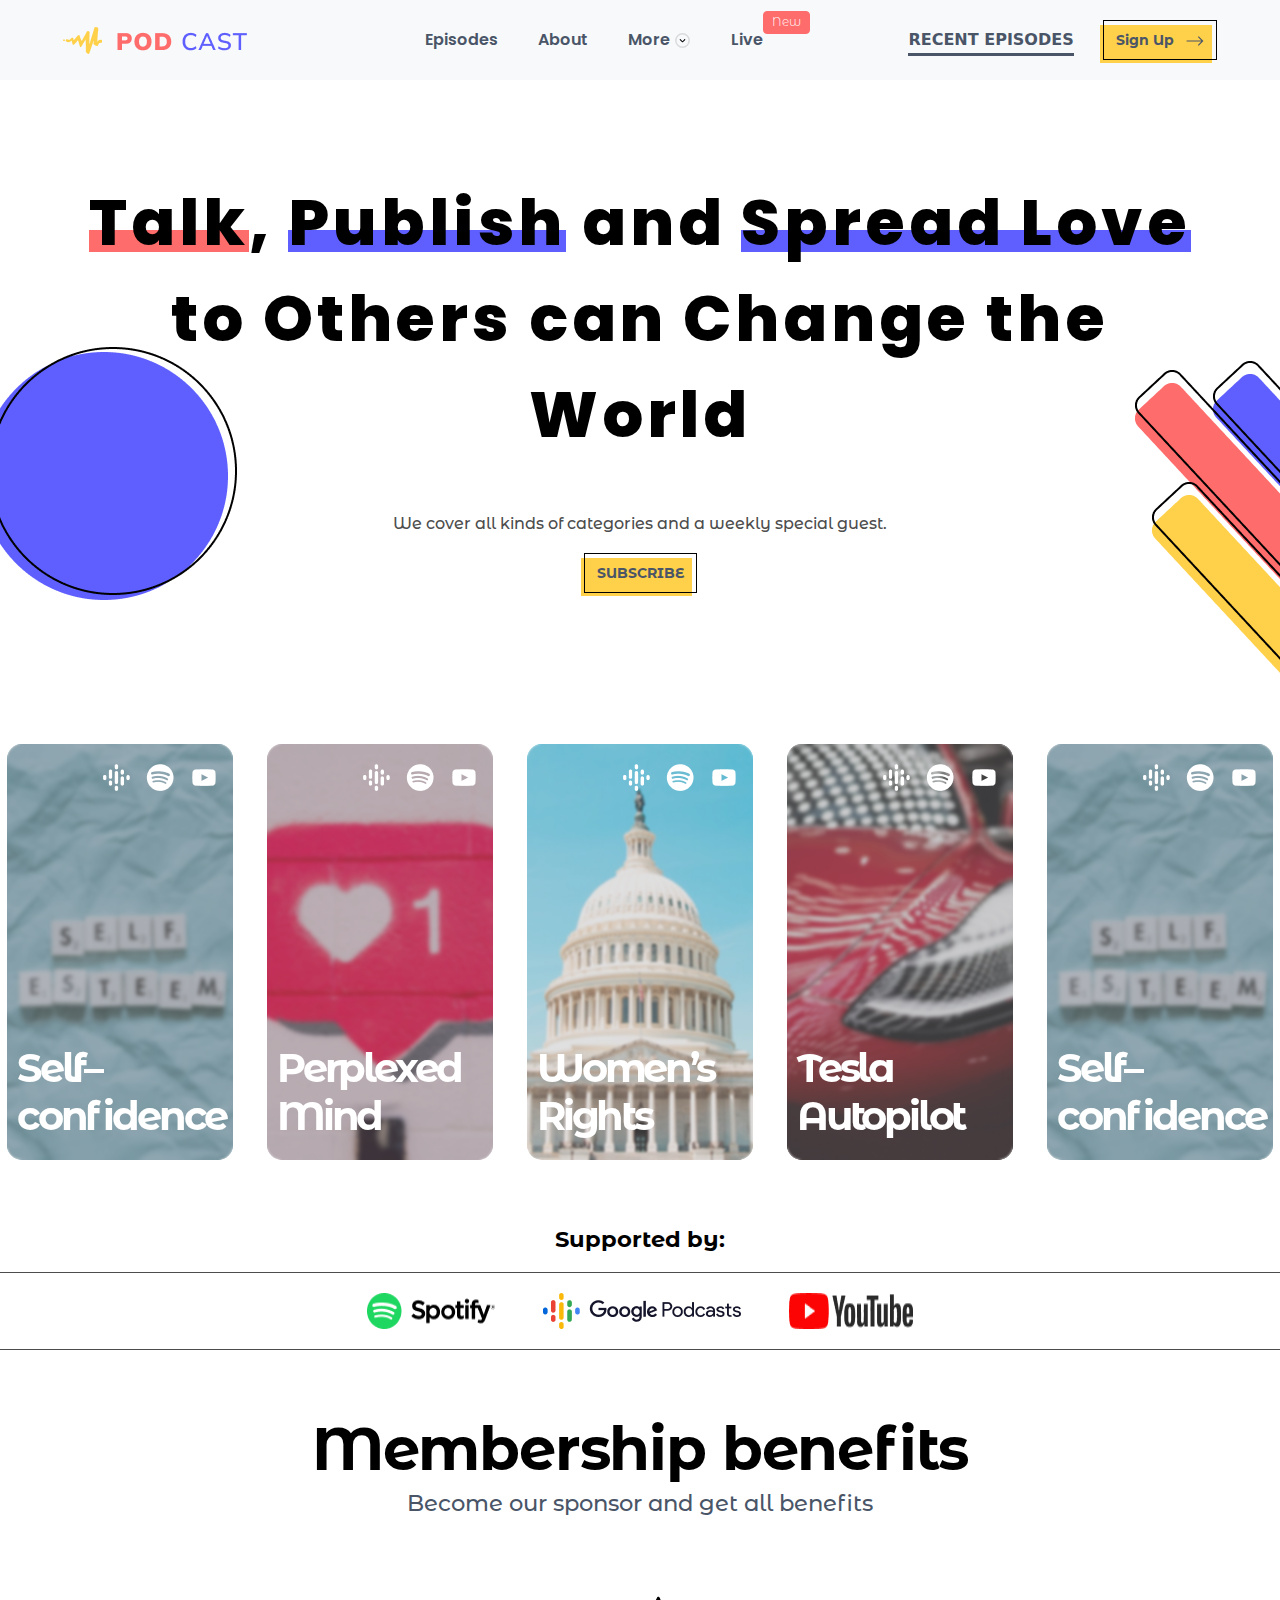
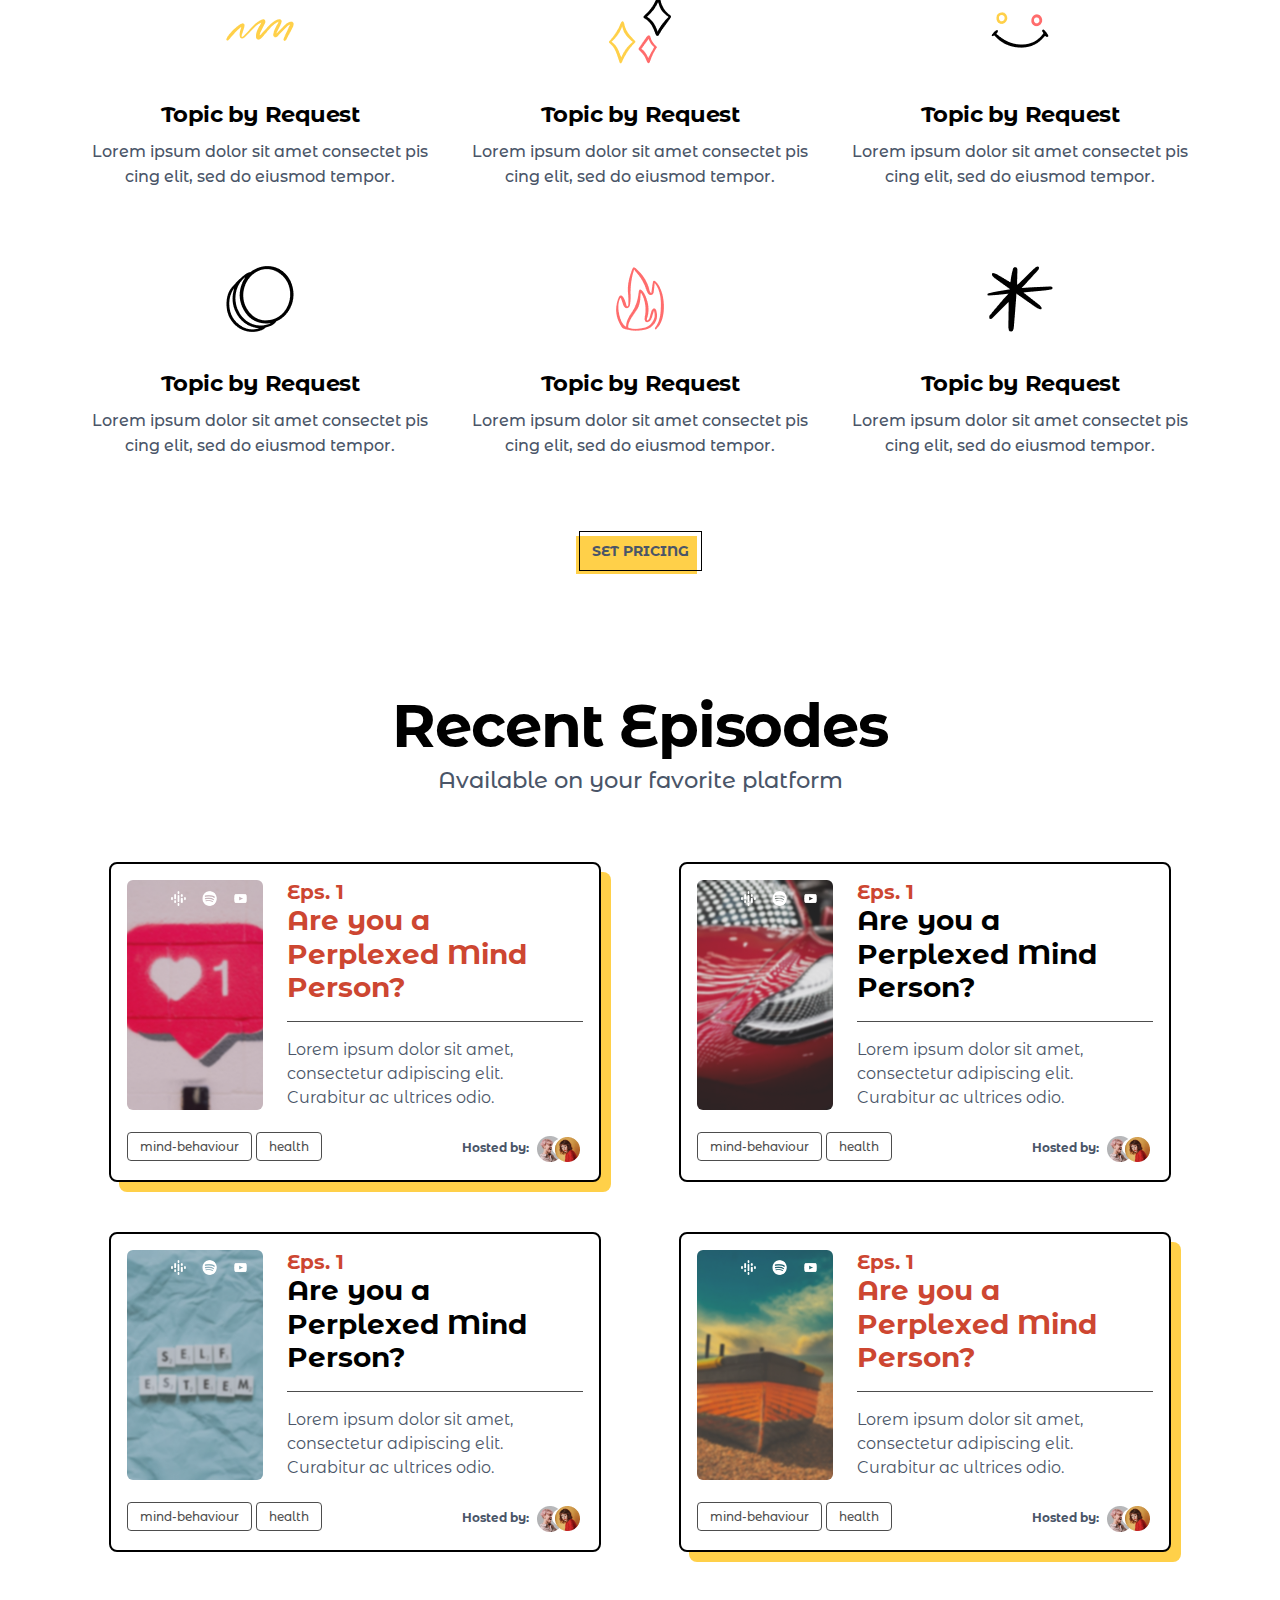
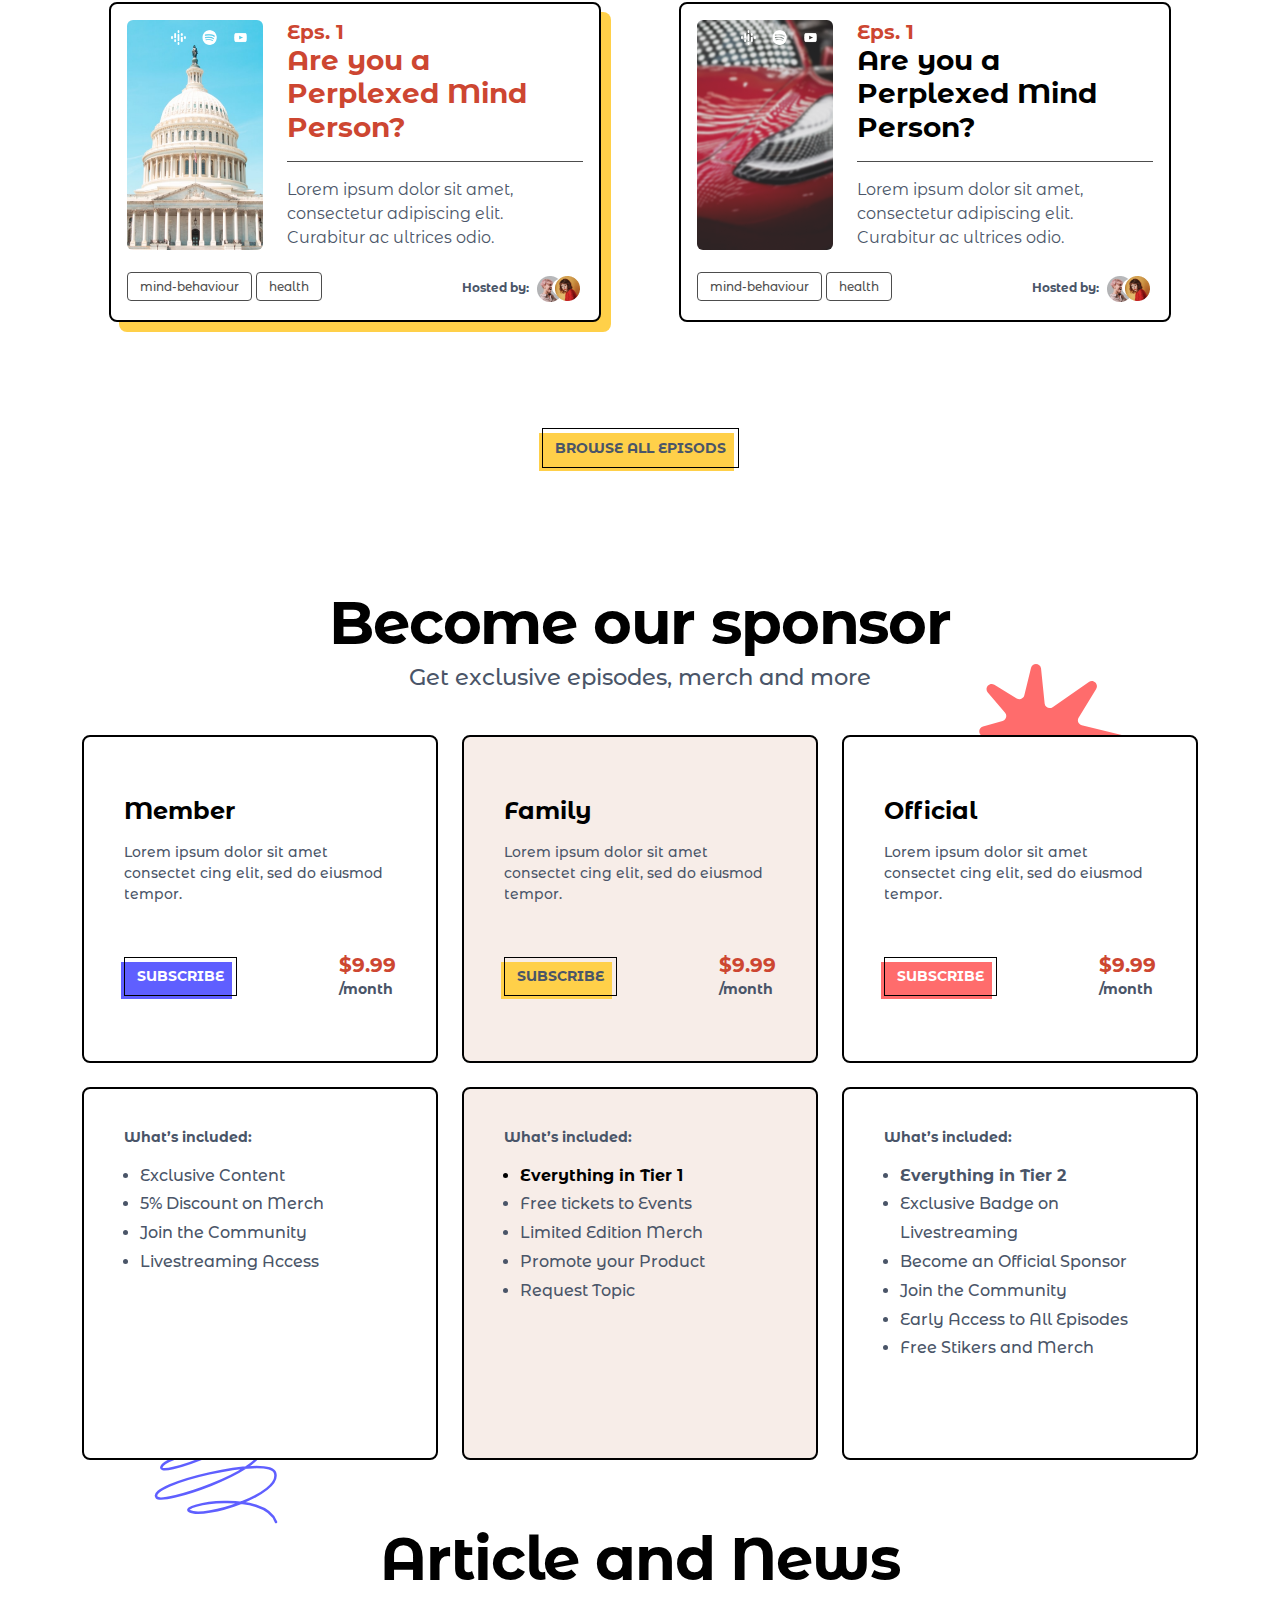
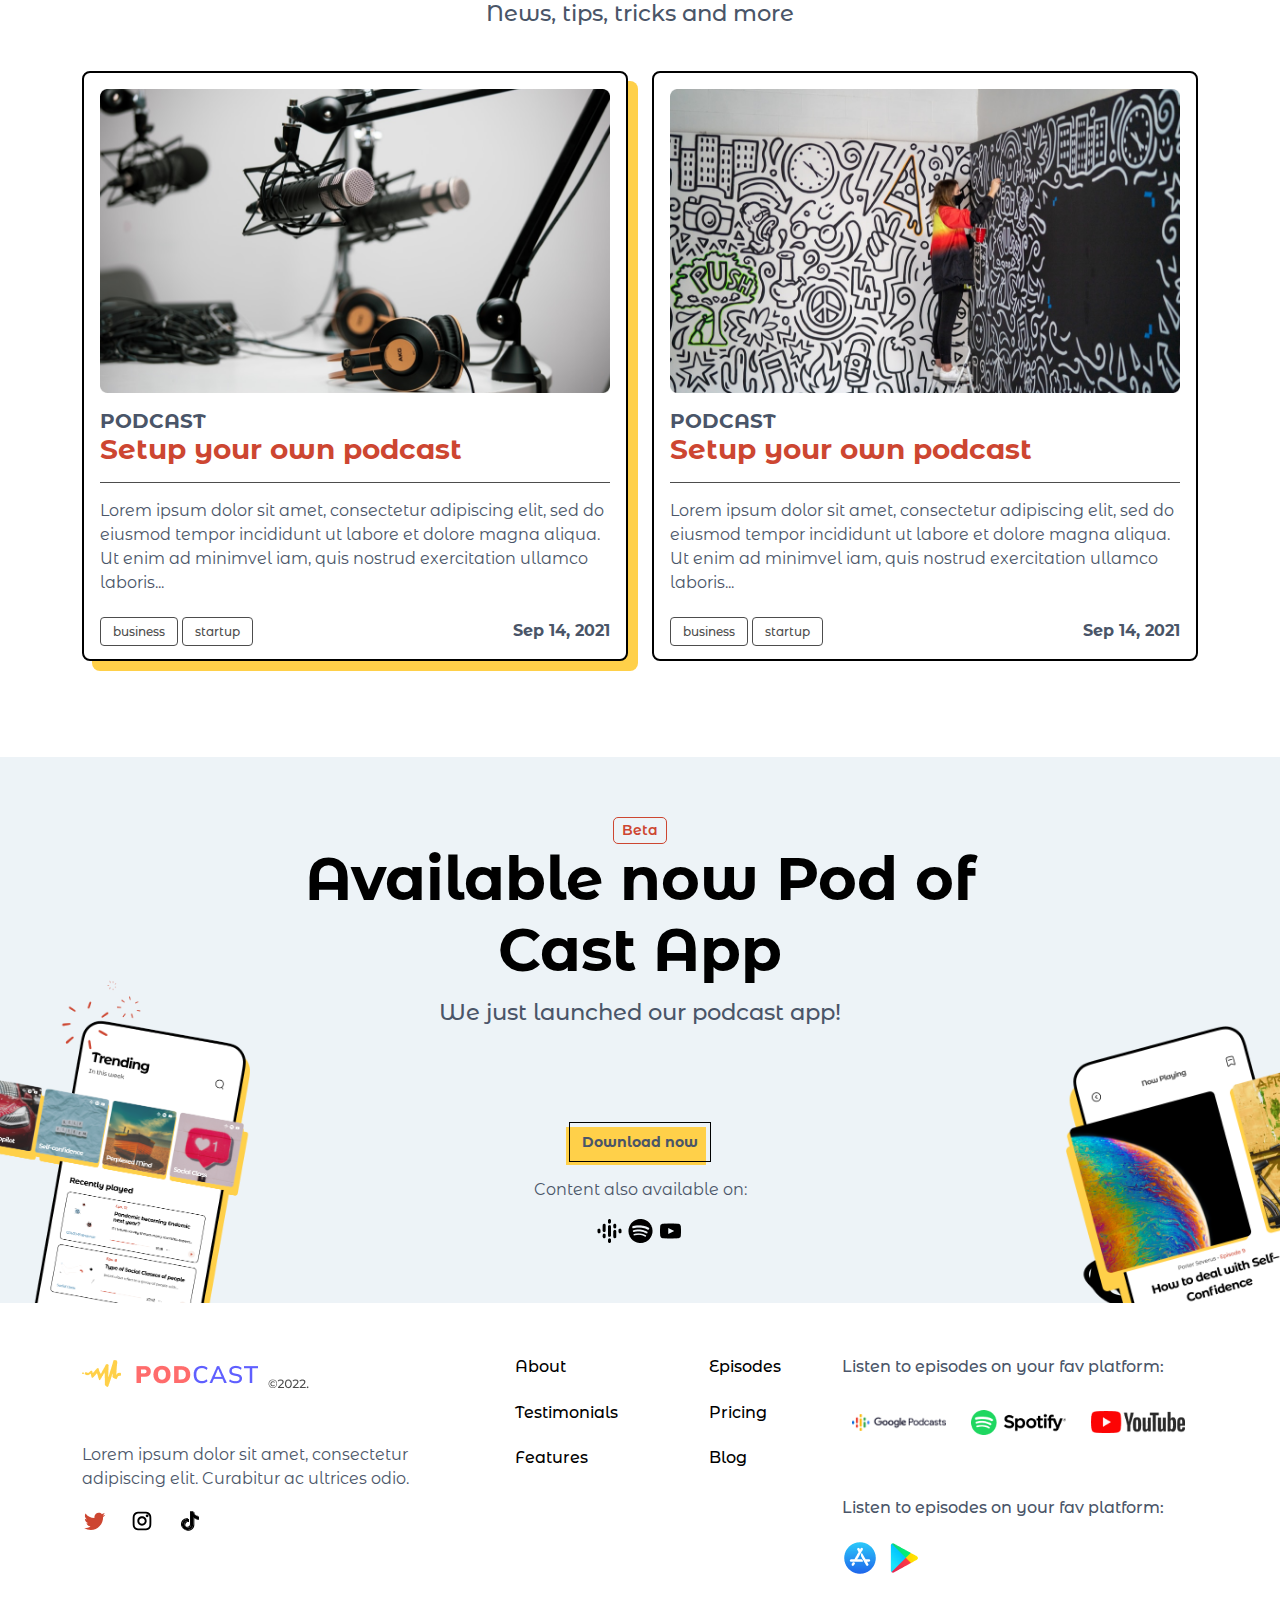
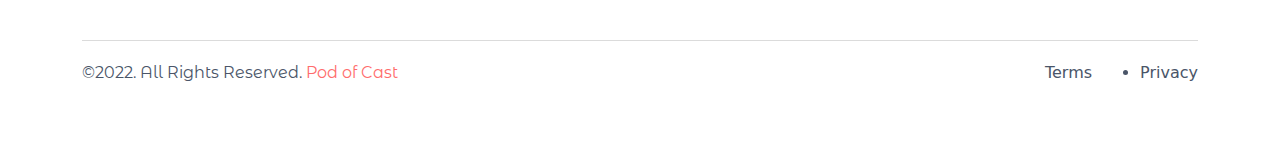
==== index.html @ 9b9adf83 "Desktop" ====
<!DOCTYPE html>

<html>

<head>
  <meta charset="utf-8">
  <meta http-equiv="X-UA-Compatible" content="IE=edge">
  <title></title>
  <meta name="description" content="">
  <meta name="viewport" content="width=device-width, initial-scale=1">
  <link rel="stylesheet" href="assets/css/preloader.css" type="text/css">
  <link rel="stylesheet" href="assets/plugins/slick/slick.1.8.1.css" type="text/css">
  <link rel="stylesheet" href="assets/css/index.css" type="text/css">
  <link rel="stylesheet" href="assets/css/bootstrap.min.css" type="text/css">

  <!-- Make css by page name and individual responsive -->
</head>

<body>

  <main id="main">

    <!-- Preloader started  -->
    <section id="preloader">
      <div class="loading">
        <span style="width:80px"><img class="img-fluid w-100" src="assets/images/loader/loader_icon.svg" alt=""></span>
        <span style="color: #FF6C6C; font-weight: bold;">P</span>
        <span style="color: #FF6C6C; font-weight: bold;">O</span>
        <span style="color: #FF6C6C; font-weight: bold;">D</span>
        <span style="color: #5F5FFF; font-weight: bold;">C</span>
        <span style="color: #5F5FFF;">A</span>
        <span style="color: #5F5FFF;">S</span>
        <span style="color: #5F5FFF;">T</span>
      </div>
    </section>
    <!-- Preloader Ended  -->


    <section id="navbar">
      <nav class="navbar navbar-expand-lg navbar-light bg-light fixed-top">
        <div class="container-fluid">
          <a class="navbar-brand" href="/"><img class="img-fluid" src="assets/images/logo/Logo.png" alt=""></a>
          <button class="navbar-toggler" type="button" data-bs-toggle="collapse"
            data-bs-target="#navbarSupportedContent" aria-controls="navbarSupportedContent" aria-expanded="false"
            aria-label="Toggle navigation">
            <span class="navbar-toggler-icon"></span>
          </button>
          <div class="collapse navbar-collapse" id="navbarSupportedContent">
            <ul class="navbar-nav mx-auto mb-2 mb-lg-0 d-flex gap-4">

              <li class="nav-item">
                <a class="nav-link active" aria-current="page" href="pages/episod.html">Episodes</a>
              </li>
              <li class="nav-item">
                <a class="nav-link" href="pages/about.html">About</a>
              </li>
              <li class="nav-item dropdown">
                <a class="nav-link dropdown-toggle" href="#" id="navbarDropdown" role="button" data-bs-toggle="dropdown"
                  aria-expanded="false">
                  More

                  <svg width="17" height="17" viewBox="0 0 17 17" fill="none" xmlns="http://www.w3.org/2000/svg">
                    <path opacity="0.3"
                      d="M15.1668 8.49992C15.1668 12.1766 12.1762 15.1666 8.50016 15.1666C4.82416 15.1666 1.8335 12.1766 1.8335 8.49992C1.8335 4.82392 4.82416 1.83325 8.50016 1.83325C12.1762 1.83325 15.1668 4.82392 15.1668 8.49992"
                      stroke="black" stroke-opacity="0.4" stroke-width="1.5" />
                    <path
                      d="M11.3141 7.5384C11.3141 7.66574 11.2654 7.79374 11.1681 7.89107L8.85472 10.2157C8.76072 10.3097 8.63338 10.3624 8.50005 10.3624C8.36738 10.3624 8.24005 10.3097 8.14605 10.2157L5.83138 7.89107C5.63671 7.69574 5.63671 7.37974 5.83271 7.1844C6.02871 6.98974 6.34538 6.9904 6.54005 7.18574L8.50005 9.1544L10.46 7.18574C10.6547 6.9904 10.9707 6.98974 11.1667 7.1844C11.2654 7.28174 11.3141 7.4104 11.3141 7.5384Z"
                      fill="black" />
                  </svg>

                </a>
                <ul class="dropdown-menu" aria-labelledby="navbarDropdown">
                  <div class="arrow"></div>
                  <li><a class="dropdown-item" href="pages/news.html">Article & News</a></li>
                  <li><a class="dropdown-item" href="pages/atwork.html">Doodle</a></li>
                </ul>
              </li>
              <li class="nav-item position-relative">
                <a href="" class="nav-link ">Live <sup class="badge position-absolute">New</sup></a>
              </li>
            </ul>

            <div class="right_side_nav ">

              <a style="border-bottom: 3px solid #4A5568;" class="text-dark fw-bold pb-1 me-4" href="pages/episod.html">RECENT
                EPISODES</a>
              <a class="them_btn text-dark yellow_btn text-capitalize" href="">Sign Up
                <svg class="ms-2" width="18" height="10" viewBox="0 0 18 10" fill="none"
                  xmlns="http://www.w3.org/2000/svg">
                  <path
                    d="M12.7046 0.26716L17.4375 5.00004L12.7046 9.73291L11.9091 8.93739L15.284 5.5625L0.589361 5.5625V4.4375L15.2839 4.4375L11.9091 1.06268L12.7046 0.26716Z"
                    fill="#4A5568" />
                </svg>

              </a>
            </div>
          </div>
        </div>
      </nav>
    </section>
    <section id="page_content">

      <section  id="hero" class="animated_banner d-flex align-items-center position-relative overflow-hidden first_content">
        <div class="hero_text text-center mx-auto">
          <h1>
            <span class="text1">Talk</span>, <span class="text2">Publish</span> and <span class="text2">Spread
              Love</span> to Others can Change the World
          </h1>

          <p class="mt-5">We cover all kinds of categories and a weekly special guest.</p>
          <br>
          <a class="them_btn text-dark yellow_btn text-uppercase" href="">Subscribe</a>
        </div>

        <img class="line position-absolute" src="assets/images/hero/lines.png " alt="">
        <img class="circle img-fluid  position-absolute" src="assets/images/hero/circle.png" alt="">
      </section>

      <div class="gap_64"></div>
      <section id="photo_slider">
        <div class="photo_slider_wrapper">

          <div class="img_card"style="background-image:url('assets/images/card/card5.png')">
            <div class="overlay">

              <div class="card_links d-flex gap-3">
                <a href=""><img src="assets/images/icon/podcast_white.png" alt=""></a>
                <a href=""><img src="assets/images/icon/spotify_white.png" alt=""></a>
                <a href=""><img src="assets/images/icon/youtube_white.png" alt=""></a>
              </div>

               <h5 class="caption text-white">Women’s Rights</h5> 
            </div>
          </div>
          <div class="img_card" style="background-image:url('assets/images/card/card_img2.png')">
            <div class="overlay">
              <div class="card_links d-flex gap-3">
                <a href=""><img src="assets/images/icon/podcast_white.png" alt=""></a>
                <a href=""><img src="assets/images/icon/spotify_white.png" alt=""></a>
                <a href=""><img src="assets/images/icon/youtube_white.png" alt=""></a>
    
              </div>
               <h5 class="caption text-white">Tesla Autopilot</h5> 
            </div>
          </div>

          <div class="img_card" style="background-image:url('assets/images/card/card_img3.png') ;">
            <div class="overlay">
              <div class="card_links d-flex gap-3">
                <a href=""><img src="assets/images/icon/podcast_white.png" alt=""></a>
                <a href=""><img src="assets/images/icon/spotify_white.png" alt=""></a>
                <a href=""><img src="assets/images/icon/youtube_white.png" alt=""></a>
    
              </div>
               <h5 class="caption text-white">Self–confidence</h5> 
            </div>
          </div>

          <div class="img_card" style="background-image: url('assets/images/card/card_img.png');">
            <div class="overlay">
              <div class="card_links d-flex gap-3">
                <a href=""><img src="assets/images/icon/podcast_white.png" alt=""></a>
                <a href=""><img src="assets/images/icon/spotify_white.png" alt=""></a>
                <a href=""><img src="assets/images/icon/youtube_white.png" alt=""></a>
    
              </div>
               <h5 class="caption text-white">Perplexed Mind</h5> 
            </div>
          </div>

        </div>



      </section>

      <div class="gap_64"></div>

      <div id="support_slider">
        <h4 class="fw-bold text-center mb-3 text-black"> Supported by: </h4>
        <div class="support_slider_wrapper d-flex justify-content-center gap-5">
          <img src="assets/images/icon/Spotify_logo.png" alt="">
          <img src="assets/images/icon/Google Podcast.png" alt="">
          <img src="assets/images/icon/Youtube_logo.png" alt="">
        </div>
      </div>

      <div class="gap_64"></div>

      <section id="memberships" >

          
        <div class="container">
          <div class="heading_group text-center">
            <h2 class="heading_2">Membership benefits</h2>
            <h6 class="sub_heading">Become our sponsor and get all benefits</h6>
          </div>

          <div class="gap_40"></div>
  
          <div class="row">
            <div class="col-12 col-md-6 col-lg-4">
              <div class="service_cards text-center mx-auto">
                <img class="mx-auto" src="assets/images/icon/Scribble.png" alt="">
                <div class="heading_4 text-black mb-2">Topic by Request</div>
                <p class="text-dark">
                 Lorem ipsum dolor sit amet consectet pis
                 cing elit, sed do eiusmod tempor.
                </p>
             </div>
            </div>
            <div class="col-12 col-md-6 col-lg-4">
              <div class="service_cards text-center mx-auto">
                <img class="mx-auto" src="assets/images/icon/Shining stars.png" alt="">
                <div class="heading_4 text-black mb-2">Topic by Request</div>
                <p class="text-dark">
                 Lorem ipsum dolor sit amet consectet pis
                 cing elit, sed do eiusmod tempor.
                </p>
             </div>
            </div>
            <div class="col-12 col-md-6 col-lg-4">
              <div class="service_cards text-center mx-auto">
                <img class="mx-auto" src="assets/images/icon/Face 1.png" alt="">
                <div class="heading_4 text-black mb-2">Topic by Request</div>
                <p class="text-dark">
                 Lorem ipsum dolor sit amet consectet pis
                 cing elit, sed do eiusmod tempor.
                </p>
             </div>
            </div>
            <div class="col-12 col-md-6 col-lg-4">
              <div class="service_cards text-center mx-auto">
                <img class="mx-auto" src="assets/images/icon/Coin.png" alt="">
                <div class="heading_4 text-black mb-2">Topic by Request</div>
                <p class="text-dark">
                 Lorem ipsum dolor sit amet consectet pis
                 cing elit, sed do eiusmod tempor.
                </p>
             </div>
            </div>
            <div class="col-12 col-md-6 col-lg-4">
              <div class="service_cards text-center mx-auto">
                <img class="mx-auto" src="assets/images/icon/Fire.png" alt="">
                <div class="heading_4 text-black mb-2">Topic by Request</div>
                <p class="text-dark">
                 Lorem ipsum dolor sit amet consectet pis
                 cing elit, sed do eiusmod tempor.
                </p>
             </div>
            </div>
            <div class="col-12 col-md-6 col-lg-4">
              <div class="service_cards text-center mx-auto">
                <img class="mx-auto" src="assets/images/icon/Star.png" alt="">
                <div class="heading_4 text-black mb-2">Topic by Request</div>
                <p class="text-dark">
                 Lorem ipsum dolor sit amet consectet pis
                 cing elit, sed do eiusmod tempor.
                </p>
             </div>
            </div>
          </div>

          <div class="gap_40"></div>
           <div class="btn_wrapper text-center">
            <a class="them_btn yellow_btn text-dark " href="">SET PRICING</a>
           </div>
        </div>
        <div class="gap_64"></div>
      </section>


      <section id="episods">
        <div class="gap_64"></div>
        <div class="heading_group text-center">
          <h2 class="heading_2">Recent Episodes</h2>
          <h6 class="sub_heading">Available on your favorite platform</h6>
        </div>

        <div class="gap_64"></div>
        <div class="container">
          <div class="row">
            <div class="col-12 col-md-6">
              <div class="card card1 has_shadow   p-1 p-md-3">
                <div class="card_body ">
                    <div class="row">
                      <div class="col-12 col-lg-4">
                       
                        <div class="left_img">
                          <div class="card_links d-flex gap-3">
                            <a href=""><img src="assets/images/icon/podcast_white.png" alt=""></a>
                            <a href=""><img src="assets/images/icon/spotify_white.png" alt=""></a>
                            <a href=""><img src="assets/images/icon/youtube_white.png" alt=""></a>
                          </div>
                          <img class="w-100 img-fluid" src="assets/images/card/card_img.png" alt="">
                        </div>
                      </div>
                      <div class="col-12 col-lg-8">
                        <div class="card_info">
                          <div class="card_heading d-flex flex-column justify-content-between pb-1 pb-md-3 mt-2 mt-md-0">
                            <h5 class="text-brown fw-bold">Eps. 1</h5>
                            <h3 class="text-black fw-bold">Are you a Perplexed Mind Person?</h3>
                          </div>
        
                          <div class="card_details mt-1 mt-md-3">
                            <p>Lorem ipsum dolor sit amet, consectetur adipiscing elit. Curabitur ac ultrices odio. </p>
                          </div>
                        </div>
                      </div>
                    </div>
                </div>
                <div class="card_footer d-flex justify-content-between mt-2 mt-md-4">
                  <div class="btn_group">
                    <a class="bordered_btn" href="">mind-behaviour</a>
                    <a class="bordered_btn" href="">health</a>
                  </div>
      
                  <div class="hosters">
                    <span class="fw-bold">Hosted by: </span>
                    <span class="hosters_img">
                      <a href=""><img class="avatar" src="assets/images/avatar/avatar1.png" alt=""></a>
                      <a href=""><img class="avatar" src="assets/images/avatar/avatar2.png" alt=""></a>
                    </span>
                  </div>
                </div>
              </div>
            </div>
            <div class="col-12 col-md-6">
              <div class="card card1    p-1 p-md-3">
                <div class="card_body ">
                    <div class="row">
                      <div class="col-12 col-lg-4">
                        <div class="left_img">
                          <div class="card_links d-flex gap-3">
                            <a href=""><img src="assets/images/icon/podcast_white.png" alt=""></a>
                            <a href=""><img src="assets/images/icon/spotify_white.png" alt=""></a>
                            <a href=""><img src="assets/images/icon/youtube_white.png" alt=""></a>
                          </div>
                          <img class="w-100 img-fluid" src="assets/images/card/card_img2.png" alt="">
                        </div>
                      </div>
                      <div class="col-12 col-lg-8">
                        <div class="card_info">
                          <div class="card_heading d-flex flex-column justify-content-between pb-1 pb-md-3 mt-2 mt-md-0">
                            <h5 class="text-brown fw-bold">Eps. 1</h5>
                            <h3 class="text-black fw-bold">Are you a Perplexed Mind Person?</h3>
                          </div>
        
                          <div class="card_details mt-1 mt-md-3">
                            <p>Lorem ipsum dolor sit amet, consectetur adipiscing elit. Curabitur ac ultrices odio. </p>
                          </div>
                        </div>
                      </div>
                    </div>
                </div>
                <div class="card_footer d-flex justify-content-between mt-2 mt-md-4">
                  <div class="btn_group">
                    <a class="bordered_btn" href="">mind-behaviour</a>
                    <a class="bordered_btn" href="">health</a>
                  </div>
      
                  <div class="hosters">
                    <span class="fw-bold">Hosted by: </span>
                    <span class="hosters_img">
                      <a href=""><img class="avatar" src="assets/images/avatar/avatar1.png" alt=""></a>
                      <a href=""><img class="avatar" src="assets/images/avatar/avatar2.png" alt=""></a>
                    </span>
                  </div>
                </div>
              </div>
            </div>
            <div class="col-12 col-md-6">
              <div class="card card1     p-1 p-md-3">
                <div class="card_body ">
                    <div class="row">
                      <div class="col-12 col-lg-4">
                        <div class="left_img">
                          <div class="card_links d-flex gap-3">
                            <a href=""><img src="assets/images/icon/podcast_white.png" alt=""></a>
                            <a href=""><img src="assets/images/icon/spotify_white.png" alt=""></a>
                            <a href=""><img src="assets/images/icon/youtube_white.png" alt=""></a>
                          </div>
                          <img class="w-100 img-fluid" src="assets/images/card/card_img3.png" alt="">
                        </div>
                      </div>
                      <div class="col-12 col-lg-8">
                        <div class="card_info">
                          <div class="card_heading d-flex flex-column justify-content-between pb-1 pb-md-3 mt-2 mt-md-0">
                            <h5 class="text-brown fw-bold">Eps. 1</h5>
                            <h3 class="text-black fw-bold">Are you a Perplexed Mind Person?</h3>
                          </div>
        
                          <div class="card_details mt-1 mt-md-3">
                            <p>Lorem ipsum dolor sit amet, consectetur adipiscing elit. Curabitur ac ultrices odio. </p>
                          </div>
                        </div>
                      </div>
                    </div>
                </div>
                <div class="card_footer d-flex justify-content-between mt-2 mt-md-4">
                  <div class="btn_group">
                    <a class="bordered_btn" href="">mind-behaviour</a>
                    <a class="bordered_btn" href="">health</a>
                  </div>
      
                  <div class="hosters">
                    <span class="fw-bold">Hosted by: </span>
                    <span class="hosters_img">
                      <a href=""><img class="avatar" src="assets/images/avatar/avatar1.png" alt=""></a>
                      <a href=""><img class="avatar" src="assets/images/avatar/avatar2.png" alt=""></a>
                    </span>
                  </div>
                </div>
              </div>
            </div>
            <div class="col-12 col-md-6">
              <div class="card card1 has_shadow   p-1 p-md-3">
                <div class="card_body ">
                    <div class="row">
                      <div class="col-12 col-lg-4">
                        <div class="left_img">
                          <div class="card_links d-flex gap-3">
                            <a href=""><img src="assets/images/icon/podcast_white.png" alt=""></a>
                            <a href=""><img src="assets/images/icon/spotify_white.png" alt=""></a>
                            <a href=""><img src="assets/images/icon/youtube_white.png" alt=""></a>
                          </div>
                          <img class="w-100 img-fluid" src="assets/images/card/card_img4.png" alt="">
                        </div>
                      </div>
                      <div class="col-12 col-lg-8">
                        <div class="card_info">
                          <div class="card_heading d-flex flex-column justify-content-between pb-1 pb-md-3 mt-2 mt-md-0">
                            <h5 class="text-brown fw-bold">Eps. 1</h5>
                            <h3 class="text-black fw-bold">Are you a Perplexed Mind Person?</h3>
                          </div>
        
                          <div class="card_details mt-1 mt-md-3">
                            <p>Lorem ipsum dolor sit amet, consectetur adipiscing elit. Curabitur ac ultrices odio. </p>
                          </div>
                        </div>
                      </div>
                    </div>
                </div>
                <div class="card_footer d-flex justify-content-between mt-2 mt-md-4">
                  <div class="btn_group">
                    <a class="bordered_btn" href="">mind-behaviour</a>
                    <a class="bordered_btn" href="">health</a>
                  </div>
      
                  <div class="hosters">
                    <span class="fw-bold">Hosted by: </span>
                    <span class="hosters_img">
                      <a href=""><img class="avatar" src="assets/images/avatar/avatar1.png" alt=""></a>
                      <a href=""><img class="avatar" src="assets/images/avatar/avatar2.png" alt=""></a>
                    </span>
                  </div>
                </div>
              </div>
            </div>
            <div class="col-12 col-md-6">
              <div class="card card1 has_shadow   p-1 p-md-3">
                <div class="card_body ">
                    <div class="row">
                      <div class="col-12 col-lg-4">
                        <div class="left_img">
                          <div class="card_links d-flex gap-3">
                            <a href=""><img src="assets/images/icon/podcast_white.png" alt=""></a>
                            <a href=""><img src="assets/images/icon/spotify_white.png" alt=""></a>
                            <a href=""><img src="assets/images/icon/youtube_white.png" alt=""></a>
                          </div>
                          <img class="w-100 img-fluid" src="assets/images/card/card5.png" alt="">
                        </div>
                      </div>
                      <div class="col-12 col-lg-8">
                        <div class="card_info">
                          <div class="card_heading d-flex flex-column justify-content-between pb-1 pb-md-3 mt-2 mt-md-0">
                            <h5 class="text-brown fw-bold">Eps. 1</h5>
                            <h3 class="text-black fw-bold">Are you a Perplexed Mind Person?</h3>
                          </div>
        
                          <div class="card_details mt-1 mt-md-3">
                            <p>Lorem ipsum dolor sit amet, consectetur adipiscing elit. Curabitur ac ultrices odio. </p>
                          </div>
                        </div>
                      </div>
                    </div>
                </div>
                <div class="card_footer d-flex justify-content-between mt-2 mt-md-4">
                  <div class="btn_group">
                    <a class="bordered_btn" href="">mind-behaviour</a>
                    <a class="bordered_btn" href="">health</a>
                  </div>
      
                  <div class="hosters">
                    <span class="fw-bold">Hosted by: </span>
                    <span class="hosters_img">
                      <a href=""><img class="avatar" src="assets/images/avatar/avatar1.png" alt=""></a>
                      <a href=""><img class="avatar" src="assets/images/avatar/avatar2.png" alt=""></a>
                    </span>
                  </div>
                </div>
              </div>
            </div>
            <div class="col-12 col-md-6">
              <div class="card card1   p-1 p-md-3">
                <div class="card_body ">
                    <div class="row">
                      <div class="col-12 col-lg-4">
                        <div class="left_img">
                          <div class="card_links d-flex gap-3">
                            <a href=""><img src="assets/images/icon/podcast_white.png" alt=""></a>
                            <a href=""><img src="assets/images/icon/spotify_white.png" alt=""></a>
                            <a href=""><img src="assets/images/icon/youtube_white.png" alt=""></a>
                          </div>
                          <img class="w-100 img-fluid" src="assets/images/card/card_img2.png" alt="">
                        </div>
                      </div>
                      <div class="col-12 col-lg-8">
                        <div class="card_info">
                          <div class="card_heading d-flex flex-column justify-content-between pb-1 pb-md-3 mt-2 mt-md-0">
                            <h5 class="text-brown fw-bold">Eps. 1</h5>
                            <h3 class="text-black fw-bold">Are you a Perplexed Mind Person?</h3>
                          </div>
        
                          <div class="card_details mt-1 mt-md-3">
                            <p>Lorem ipsum dolor sit amet, consectetur adipiscing elit. Curabitur ac ultrices odio. </p>
                          </div>
                        </div>
                      </div>
                    </div>
                </div>
                <div class="card_footer d-flex justify-content-between mt-2 mt-md-4">
                  <div class="btn_group">
                    <a class="bordered_btn" href="">mind-behaviour</a>
                    <a class="bordered_btn" href="">health</a>
                  </div>
      
                  <div class="hosters">
                    <span class="fw-bold">Hosted by: </span>
                    <span class="hosters_img">
                      <a href=""><img class="avatar" src="assets/images/avatar/avatar1.png" alt=""></a>
                      <a href=""><img class="avatar" src="assets/images/avatar/avatar2.png" alt=""></a>
                    </span>
                  </div>
                </div>
              </div>
            </div>

          </div>
        </div>
        <div class="gap_64"></div>

        <div class="btn_wrapper text-center">
          <a class="them_btn yellow_btn text-uppercase text-dark" href="">Browse All Episods</a>
        </div>
        <div class="gap_64"></div>
      </section>

      <section id="sponsor">
        <div class="gap_64"></div>
        <svg class="chorki star" width="147" height="153" viewBox="0 0 147 153" fill="none" xmlns="http://www.w3.org/2000/svg">
          <path d="M51.9887 4.87672C53.3442 -0.705837 61.4555 -0.155127 62.044 5.5594L65.6395 40.4751C66.0381 44.3452 70.4411 46.3701 73.6387 44.1538L109.872 19.0398C114.413 15.8926 120.026 21.1847 117.152 25.9027L99.5972 54.7149C97.7956 57.672 99.3924 61.5272 102.757 62.3443L142.68 72.0374C147.588 73.2291 147.98 80.0588 143.24 81.8045L102.008 96.991C98.8376 98.1586 97.651 102.025 99.6203 104.77L115.053 126.281C118.301 130.807 112.996 136.527 108.238 133.628L80.2851 116.597C77.328 114.796 73.4728 116.392 72.6557 119.757L65.7196 148.325C64.3741 153.866 56.3387 153.379 55.6724 147.716L50.7185 105.607C50.246 101.591 45.5186 99.6866 42.3941 102.254L15.36 124.467C10.8054 128.21 4.57888 122.546 7.87398 117.658L33.0832 80.2626C35.4422 76.7633 32.7859 72.0742 28.5717 72.2984L5.65256 73.5178C-0.451023 73.8426 -1.87764 65.1227 4.0112 63.4854L23.5438 58.0546C27.1391 57.055 28.4874 52.6655 26.073 49.82L8.79029 29.4511C5.0341 25.0242 10.3917 18.7556 15.3497 21.7763L37.7149 35.4028C40.672 37.2044 44.5272 35.6076 45.3443 32.2426L51.9887 4.87672Z" fill="#FF6C6C"/>
          </svg>
          <svg class="spring" width="124" height="124" viewBox="0 0 124 124" fill="none" xmlns="http://www.w3.org/2000/svg">
            <path d="M86.3474 2C76.4722 11.0172 63.6396 29.7092 31.2177 32.9779C-0.450531 36.1705 74.6031 3.02726 97.5111 17.6517C124.289 34.7467 -8.1881 84.113 8.77193 64.9345C18.2604 54.205 106.907 33.3564 106.907 50.2606C106.907 71.7648 8.77179 104.986 2.66813 97.3922C-8.09955 83.9963 114.757 54.8902 121.001 72.7607C128.447 94.07 50.0547 119.321 35.4387 111.169C23.7459 104.647 110.256 89.7993 122 122" stroke="#5F5FFF" stroke-width="2.5" stroke-linecap="round"/>
            </svg>
            
        <div class="heading_group text-center">
          <h2 class="heading_2">Become our sponsor</h2>
          <h6 class="sub_heading">Get exclusive episodes, merch and more</h6>
        </div>

        <div class="gap_40"></div>
        <div class="container">
          <div class="row">
            <div class="col-12 col-md-6 col-lg-4">
              <div class="group_card">
                <div class="card  d-flex flex-column gap-5 ">
                  
                  <div class="part1 card_heading border-0">
                    <h4 class="text-black fw-bold ">Member</h4>
                    <p class="mt-3">Lorem ipsum dolor sit amet consectet
                      cing elit, sed do eiusmod tempor.</p>
                    </div>
      
                    <div class="button_and_price d-flex align-items-center justify-content-between">
                      <a class="them_btn blue_btn text-white text-uppercase" href="">Subscribe</a>
                      <div>
                        <h5 class="text-brown fw-bold">$9.99</h5>
                        <small class="text-dark text-lowercase fw-bold">/month</small>
                      </div>
                    </div>
                </div>
      
                <div class="part2 card mt-4">
                  <h6>What’s included:</h6>
                  <div class="features mt-3">
                    <ul>
                      <li>Exclusive Content</li>
                      <li>5% Discount on Merch</li>
                      <li>Join the Community</li>
                      <li>Livestreaming Access</li>
                    </ul>
                  </div>
                </div>
              </div>
            </div>
            <div class="col-12 col-md-6 col-lg-4">
              <div class="group_card popular">
                <div class="card d-flex flex-column gap-5 ">
                  
                  <div class="part1 card_heading border-0">
                    <h4 class="text-black fw-bold ">Family</h4>
                    <p class="mt-3">Lorem ipsum dolor sit amet consectet
                      cing elit, sed do eiusmod tempor.</p>
                    </div>
      
                    <div class="button_and_price d-flex align-items-center justify-content-between">
                      <a class="them_btn yellow_btn text-dark text-uppercase" href="">Subscribe</a>
                      <div>
                        <h5 class="text-brown fw-bold">$9.99</h5>
                        <small class="text-dark  fw-bold">/month</small>
                      </div>
                    </div>
                </div>
      
                <div class="part2 card mt-4">
                  <h6>What’s included:</h6>
                  <div class="features mt-3">
                    <ul>
                      <li class="fw-bold text-black">Everything in Tier 1</li>
                      <li>Free tickets to Events</li>
                      <li>Limited Edition Merch</li>
                      <li>Promote your Product</li>
                      <li>Request Topic</li>
                    </ul>
                  </div>
                </div>
              </div>
            </div>
            <div class="col-12 col-md-6 col-lg-4">
              <div class="group_card">
                <div class="card  d-flex flex-column gap-5 ">
                  
                  <div class="part1 card_heading border-0">
                    <h4 class="text-black fw-bold ">Official</h4>
                    <p class="mt-3">Lorem ipsum dolor sit amet consectet
                      cing elit, sed do eiusmod tempor.</p>
                    </div>
      
                    <div class="button_and_price d-flex align-items-center justify-content-between">
                      <a class="them_btn red_btn text-white text-uppercase" href="">Subscribe</a>
                      <div>
                        <h5 class="text-brown fw-bold">$9.99</h5>
                        <small class="text-dark text-lowercase fw-bold">/month</small>
                      </div>
                    </div>
                </div>
      
                <div class="part2 card mt-4">
                  <h6>What’s included:</h6>
                  <div class="features mt-3">
                    <ul>
                      <li class="fw-bold">Everything in Tier 2</li>
                      <li >Exclusive Badge on Livestreaming</li>
                      <li>Become an Official Sponsor</li>
                      <li>Join the Community</li>
                      <li>Early Access to All Episodes</li>
                      <li>Free Stikers and Merch</li>
                    </ul>
                  </div>
                </div>
              </div>
            </div>

          </div>
        </div>
        <div class="gap_64"></div>
      </section>

      <section id="article_news">
        <div class="heading_group text-center">
          <h2 class="heading_2">Article and News</h2>
          <h6 class="sub_heading">News, tips, tricks and more</h6>
        </div>
        <div class="gap_40"></div>
        <div class="container">
          <div class="row">
            <div class="col-12 col-md-6">
              <div class="card card2 has_shadow  p-1 p-md-3 ">
                <div class="card_body ">
                    <div class="row">
                      <div class="col-12 ">
                        <div class="left_img"><img class="w-100 img-fluid" src="assets/images/card/card2_1.png" alt=""></div>
                      </div>
                      <div class="col-12">
                        <div class="card_info">
                          <div class="card_heading d-flex flex-column justify-content-between pb-1 pb-md-3 mt-2 mt-md-0">
                            <h5 class="text-uppercase mt-1 mt-md-3 fw-bold">Podcast</h5>
                            <h3 class="text-brown fw-bold ">Setup your own podcast</h3>
                          </div>
        
                          <div class="card_details mt-1 mt-md-3">
                            <p>Lorem ipsum dolor sit amet, consectetur adipiscing elit, sed do eiusmod tempor incididunt ut labore et dolore magna aliqua. Ut enim ad minimvel iam, quis nostrud exercitation ullamco laboris... </p>
                          </div>
                        </div>
                      </div>
                    </div>
                </div>
                <div class="card_footer d-flex flex-wrap justify-content-between mt-2 mt-md-4 gap-2">
                  <div class="btn_group">
                    <a class="bordered_btn" href="">business</a>
                    <a class="bordered_btn" href="">startup</a>
                  </div>
      
                  <div class="date">
                    <p class="fw-bold">Sep 14, 2021</p>
                  </div>
                </div>
              </div>
      
            </div>
            <div class="col-12 col-md-6">
              <div class="card card2   p-1 p-md-3 ">
                <div class="card_body ">
                    <div class="row">
                      <div class="col-12 ">
                        <div class="left_img"><img class="w-100 img-fluid" src="assets/images/card/card2_2.png" alt=""></div>
                      </div>
                      <div class="col-12">
                        <div class="card_info">
                          <div class="card_heading d-flex flex-column justify-content-between pb-1 pb-md-3 mt-2 mt-md-0">
                            <h5 class="text-uppercase mt-1 mt-md-3 fw-bold">Podcast</h5>
                            <h3 class="text-brown fw-bold ">Setup your own podcast</h3>
                          </div>
        
                          <div class="card_details mt-1 mt-md-3">
                            <p>Lorem ipsum dolor sit amet, consectetur adipiscing elit, sed do eiusmod tempor incididunt ut labore et dolore magna aliqua. Ut enim ad minimvel iam, quis nostrud exercitation ullamco laboris... </p>
                          </div>
                        </div>
                      </div>
                    </div>
                </div>
                <div class="card_footer d-flex flex-wrap justify-content-between mt-2 mt-md-4 gap-2">
                  <div class="btn_group">
                    <a class="bordered_btn" href="">business</a>
                    <a class="bordered_btn" href="">startup</a>
                  </div>
      
                  <div class="date">
                    <p class="fw-bold">Sep 14, 2021</p>
                  </div>
                </div>
              </div>
      
            </div>
          </div>
        </div>

        <div class="gap_64"></div>
      </section>

      <section id="app_ad">
        <div class="gap_32"></div>
        <div class="banner1 position-relative overflow-hidden">
          <div style="gap:100px" class="banner_el_wrapper d-flex flex-column ">
            <div class="banner_text text-center text-center">

              <div class="red_badge mx-auto"> Beta</div>
              <h2 class="text-black mx-auto">Available now
                Pod of Cast App</h2>
  
                <p class="text-dark mt-2">We just launched our podcast app!</p>
            </div>
  
            <div class="banner_actions text-center">
              <div>
                <a class="them_btn yellow_btn text-dark" href=""> Download now </a>

                <p class="text-dark mt-4">Content also available on:</p>

              </div>
              
              <div class="mt-3">
                <a href=""><img src="assets/images/icon/podcast.png" alt=""></a>
                <a href=""><img src="assets/images/icon/spotify.png" alt=""></a>
                <a href=""><img src="assets/images/icon/youtube.png" alt=""></a>
              </div>
            </div>
          </div>

          <img class="l_moving_img" src="assets/images/banner/mobile1.png" alt="">
          <img class="r_moving_img" src="assets/images/banner/mobile2.png" alt="">
        </div>

      </section> 



    <section id="footer" class="d-flex  justify-content-center flex-column">
      <div class="container">
        <div  class="row">
          <div class="col-lg-4">
            <div class="footer_logo">
              <img src="assets/images/logo/footer_logo.png">
            </div>
            <p>
              Lorem ipsum dolor sit amet, consectetur adipiscing elit. Curabitur ac ultrices odio. 
            </p>
            <div class="footer_socials d-flex gap-4">
              <a href="">
                <svg width="24" height="24" viewBox="0 0 24 24" fill="none" xmlns="http://www.w3.org/2000/svg">
                  <path d="M8.84156 21C6.41531 21 4.15363 20.2943 2.25 19.0767C3.86624 19.1813 6.71855 18.9308 8.49268 17.2386C5.82381 17.1161 4.6202 15.0692 4.4632 14.1945C4.68997 14.2819 5.77148 14.3869 6.382 14.142C3.31192 13.3722 2.84095 10.678 2.94561 9.85573C3.52125 10.2581 4.49809 10.3981 4.88185 10.3631C2.02109 8.31618 3.05027 5.23707 3.55613 4.57226C5.60912 7.4165 8.6859 9.01393 12.4923 9.10278C12.4205 8.78802 12.3826 8.46032 12.3826 8.12373C12.3826 5.70819 14.3351 3.75 16.7435 3.75C18.0019 3.75 19.1358 4.28457 19.9318 5.13963C20.7727 4.94258 22.0382 4.4813 22.6569 4.0824C22.3451 5.20208 21.3742 6.13612 20.7869 6.48231C20.7918 6.49408 20.7821 6.47048 20.7869 6.48231C21.3028 6.40428 22.6986 6.13603 23.25 5.76192C22.9773 6.39094 21.948 7.4368 21.1033 8.02232C21.2605 14.9535 15.9574 21 8.84156 21Z" fill="#CD4631"/>
                  </svg>
              </a>

              <a href="">
                <svg width="24" height="24" viewBox="0 0 24 24" fill="none" xmlns="http://www.w3.org/2000/svg">
                  <path d="M18.5332 6.86675C18.5332 7.63995 17.9064 8.26675 17.1332 8.26675C16.36 8.26675 15.7332 7.63995 15.7332 6.86675C15.7332 6.09355 16.36 5.46675 17.1332 5.46675C17.9064 5.46675 18.5332 6.09355 18.5332 6.86675Z" fill="black"/>
                  <path fill-rule="evenodd" clip-rule="evenodd" d="M11.9998 16.6667C14.5772 16.6667 16.6665 14.5774 16.6665 12.0001C16.6665 9.42275 14.5772 7.33342 11.9998 7.33342C9.42251 7.33342 7.33317 9.42275 7.33317 12.0001C7.33317 14.5774 9.42251 16.6667 11.9998 16.6667ZM11.9998 14.8001C13.5462 14.8001 14.7998 13.5465 14.7998 12.0001C14.7998 10.4537 13.5462 9.20008 11.9998 9.20008C10.4534 9.20008 9.19984 10.4537 9.19984 12.0001C9.19984 13.5465 10.4534 14.8001 11.9998 14.8001Z" fill="black"/>
                  <path fill-rule="evenodd" clip-rule="evenodd" d="M2.6665 11.6267C2.6665 8.49045 2.6665 6.92231 3.27687 5.7244C3.81376 4.67069 4.67045 3.814 5.72416 3.27711C6.92206 2.66675 8.49021 2.66675 11.6265 2.66675H12.3732C15.5095 2.66675 17.0776 2.66675 18.2755 3.27711C19.3292 3.814 20.1859 4.67069 20.7228 5.7244C21.3332 6.92231 21.3332 8.49045 21.3332 11.6267V12.3734C21.3332 15.5097 21.3332 17.0779 20.7228 18.2758C20.1859 19.3295 19.3292 20.1862 18.2755 20.7231C17.0776 21.3334 15.5095 21.3334 12.3732 21.3334H11.6265C8.49021 21.3334 6.92206 21.3334 5.72416 20.7231C4.67045 20.1862 3.81376 19.3295 3.27687 18.2758C2.6665 17.0779 2.6665 15.5097 2.6665 12.3734V11.6267ZM11.6265 4.53341H12.3732C13.9721 4.53341 15.0591 4.53487 15.8992 4.60351C16.7176 4.67037 17.1361 4.79157 17.4281 4.94032C18.1305 5.29825 18.7017 5.86938 19.0596 6.57185C19.2084 6.8638 19.3295 7.28231 19.3964 8.10069C19.4651 8.94085 19.4665 10.0278 19.4665 11.6267V12.3734C19.4665 13.9724 19.4651 15.0593 19.3964 15.8995C19.3295 16.7179 19.2084 17.1364 19.0596 17.4283C18.7017 18.1308 18.1305 18.7019 17.4281 19.0598C17.1361 19.2086 16.7176 19.3298 15.8992 19.3967C15.0591 19.4653 13.9721 19.4667 12.3732 19.4667H11.6265C10.0276 19.4667 8.94061 19.4653 8.10044 19.3967C7.28207 19.3298 6.86355 19.2086 6.57161 19.0598C5.86913 18.7019 5.29801 18.1308 4.94008 17.4283C4.79133 17.1364 4.67013 16.7179 4.60327 15.8995C4.53462 15.0593 4.53317 13.9724 4.53317 12.3734V11.6267C4.53317 10.0278 4.53462 8.94085 4.60327 8.10069C4.67013 7.28231 4.79133 6.8638 4.94008 6.57185C5.29801 5.86938 5.86913 5.29825 6.57161 4.94032C6.86355 4.79157 7.28207 4.67037 8.10044 4.60351C8.94061 4.53487 10.0276 4.53341 11.6265 4.53341Z" fill="black"/>
                  </svg>
                  
              </a>

              <a href="">
                <svg width="24" height="24" viewBox="0 0 24 24" fill="none" xmlns="http://www.w3.org/2000/svg">
                  <path d="M6.33822 14.8446C6.45542 13.8742 6.85342 13.3308 7.60344 12.7739C8.67659 12.0195 10.0171 12.4462 10.0171 12.4462V9.91486C10.343 9.90653 10.669 9.92585 10.9914 9.97259V13.2302C10.9914 13.2302 9.65125 12.8035 8.5781 13.5582C7.82849 14.1148 7.42967 14.6586 7.31288 15.629C7.30921 16.1559 7.4081 16.8447 7.86349 17.4403C7.7509 17.3826 7.63614 17.3168 7.5192 17.243C6.51606 16.5694 6.33333 15.5588 6.33822 14.8446ZM16.5264 5.23436C15.7881 4.42541 15.509 3.60866 15.4081 3.03491H16.3367C16.3367 3.03491 16.1516 4.5393 17.501 6.01873L17.5197 6.03863C17.156 5.80985 16.8225 5.5398 16.5264 5.23436ZM21 7.52781V10.7199C21 10.7199 19.815 10.6735 18.938 10.4504C17.7135 10.1384 16.9264 9.65977 16.9264 9.65977C16.9264 9.65977 16.3827 9.31849 16.3388 9.2947V15.8864C16.3388 16.2534 16.2382 17.17 15.9318 17.9345C15.5318 18.9346 14.9144 19.591 14.8009 19.7252C14.8009 19.7252 14.05 20.6125 12.7254 21.2101C11.5314 21.7491 10.4831 21.7355 10.1697 21.7491C10.1697 21.7491 8.35753 21.8209 6.72686 20.7612C6.37424 20.5276 6.04508 20.263 5.74365 19.9709L5.75179 19.9768C7.38287 21.0365 9.19464 20.9648 9.19464 20.9648C9.5084 20.9511 10.5567 20.9648 11.7503 20.4257C13.0738 19.8282 13.8258 18.9408 13.8258 18.9408C13.9381 18.8066 14.5583 18.1502 14.9567 17.1498C15.2624 16.3857 15.3637 15.4687 15.3637 15.1016V8.51071C15.4076 8.53489 15.9509 8.87618 15.9509 8.87618C15.9509 8.87618 16.7384 9.35515 17.9629 9.6668C18.8403 9.8899 20.025 9.93631 20.025 9.93631V7.43498C20.4303 7.52586 20.7758 7.55043 21 7.52781Z" fill="black"/>
                  <path d="M20.0252 7.43497V9.93553C20.0252 9.93553 18.8405 9.88912 17.9631 9.66601C16.7386 9.35398 15.9511 8.8754 15.9511 8.8754C15.9511 8.8754 15.4078 8.53411 15.3639 8.50993V15.1024C15.3639 15.4694 15.2634 16.3864 14.9569 17.1505C14.5569 18.151 13.9395 18.8074 13.826 18.9416C13.826 18.9416 13.0747 19.8289 11.7505 20.4265C10.5569 20.9655 9.50859 20.9519 9.19483 20.9655C9.19483 20.9655 7.38306 21.0373 5.75198 19.9776L5.74384 19.9717C5.57163 19.805 5.40953 19.6289 5.25834 19.4444C4.73784 18.8098 4.41879 18.0593 4.33862 17.8452C4.33848 17.8443 4.33848 17.8434 4.33862 17.8425C4.20961 17.4704 3.93858 16.5768 3.97561 15.7113C4.04113 14.1843 4.57831 13.247 4.72034 13.0122C5.09649 12.3719 5.58572 11.799 6.16626 11.319C6.67855 10.9048 7.25921 10.5753 7.88443 10.3439C8.56031 10.0722 9.28406 9.92661 10.0169 9.91486V12.4462C10.0169 12.4462 8.67636 12.0211 7.60363 12.7739C6.85361 13.3308 6.4556 13.8742 6.3384 14.8446C6.33352 15.5588 6.51624 16.5694 7.51857 17.2434C7.63551 17.3175 7.75027 17.3833 7.86286 17.4407C8.03797 17.6683 8.2511 17.8667 8.49364 18.0277C9.47278 18.6475 10.2932 18.6908 11.3423 18.2883C12.0419 18.0192 12.5685 17.4126 12.8127 16.7406C12.9661 16.3209 12.9641 15.8985 12.9641 15.4616V3.03491H15.4058C15.5067 3.60866 15.7859 4.42541 16.5241 5.23436C16.8202 5.5398 17.1538 5.80985 17.5175 6.03862C17.6249 6.14979 18.1743 6.69936 18.8796 7.03674C19.2442 7.21114 19.6286 7.34476 20.0252 7.43497Z" fill="black"/>
                  <path d="M3.3667 17.0676V17.0696L3.42729 17.2338C3.42033 17.2147 3.39781 17.1566 3.3667 17.0676Z" fill="black"/>
                  <path d="M7.88461 10.3437C7.25939 10.5751 6.67873 10.9047 6.16644 11.3188C5.58572 11.7999 5.09661 12.374 4.72093 13.0155C4.57891 13.2495 4.04172 14.1876 3.9762 15.7146C3.93917 16.5801 4.2102 17.4737 4.33921 17.8458C4.33907 17.8467 4.33907 17.8476 4.33921 17.8485C4.4206 18.0607 4.73843 18.8112 5.25893 19.4477C5.41012 19.6322 5.57222 19.8083 5.74443 19.975C5.19268 19.6093 4.7006 19.1671 4.28427 18.6629C3.76825 18.0338 3.45001 17.2912 3.36699 17.072C3.36689 17.0704 3.36689 17.0688 3.36699 17.0673V17.0645C3.23758 16.6928 2.96573 15.7989 3.00358 14.9322C3.0691 13.4052 3.60628 12.4679 3.74831 12.2331C4.12388 11.5915 4.613 11.0174 5.19382 10.5364C5.706 10.1221 6.28669 9.79254 6.91199 9.56131C7.30202 9.40621 7.70833 9.29179 8.1239 9.22002C8.75019 9.11524 9.38984 9.10616 10.0191 9.19311V9.91469C9.2856 9.92619 8.56113 10.0718 7.88461 10.3437Z" fill="black"/>
                  <path d="M15.4078 3.03476H12.9661V15.4619C12.9661 15.8987 12.9661 16.32 12.8147 16.7408C12.5681 17.4125 12.0435 18.019 11.3444 18.2881C10.2948 18.6922 9.47442 18.6474 8.49569 18.0276C8.25273 17.8673 8.03905 17.6696 7.86328 17.4425C8.69713 17.8688 9.44349 17.8614 10.3681 17.5057C11.0668 17.2366 11.5922 16.6301 11.838 15.958C11.9919 15.5383 11.9898 15.1159 11.9898 14.6795V2.25H15.3615C15.3615 2.25 15.3236 2.55891 15.4078 3.03476ZM20.0252 6.74328V7.43483C19.6293 7.34447 19.2456 7.21085 18.8816 7.0366C18.1764 6.69921 17.627 6.14964 17.5195 6.03848C17.6442 6.11693 17.7736 6.1883 17.907 6.25222C18.7644 6.66255 19.6089 6.78502 20.0252 6.74328Z" fill="black"/>
                  </svg>
                  
              </a>
            </div>
          </div>
          <div class="col-lg-4">
            <div class="footer_link_wrapper d-flex justify-content-around">
              <ul class="footer_links">
                <li><a href="pages/about.html">About</a></li>
                <li><a href="#">Testimonials</a></li>
                <li><a href="#">Features</a></li>
              </ul>

              <ul class="footer_links">
                <li><a href="pages/episod.html">Episodes</a></li>
                <li><a href="#">Pricing</a></li>
                <li><a href="#">Blog</a></li>
              </ul>
            </div>
          </div>
          <div class="col-lg-4 ">
            <div class="footer_add d-flex flex-column justify-content-end">
              <p class="text-dark">Listen to episodes on your fav platform:</p>
              <div class="add_wrapper">
              <a href="https://podcasts.google.com/"><img src="assets/images/icon/Google Podcast.png" alt=""></a>
              <a href="https://open.spotify.com/"><img src="assets/images/icon/Spotify_logo.png" alt=""></a>
              <a href="https://www.youtube.com/"><img src="assets/images/icon/Youtube_logo.png" alt=""></a>
              </div>
            </div>

            <div class="app_market">
              <p class="text-dark">Listen to episodes on your fav platform:</p>

              <a href="https://www.apple.com/app-store/"><img src="assets/images/icon/app_store.png" alt=""></a>
              <a href="https://play.google.com/store/"><img src="assets/images/icon/google_play.png" alt=""></a>

            </div>
          </div>
        </div>
        <div class="gap_64"></div>
        <div class="tiny_footer d-flex justify-content-between">
          <p>©2022. All Rights Reserved. <span class="text_first_color">Pod of Cast</span></p>
          <div class="conditions">
            <ul class="d-flex">
              <li class="me-5" style="list-style:none;">Terms</li>
              <li>Privacy</li>
            </ul>
          </div>
        </div>
      </div>

      
    </section>
  </main>

  <script src="assets/js/core/jquery-3.6.0.js" type="text/javascript"></script>
  <script src="assets/js/core/bootstrap.min.js" type="text/javascript"></script>
  <script src="assets/js/core/popper.min.js" type="text/javascript"></script>
  <script src="assets/js/preloader.js" type="text/javascript"></script>
  <script src="assets/plugins/twin_max/twin_max.js" type="text/javascript"></script>
  <script src="assets/plugins/chorki/chorki.js" type="text/javascript"></script>
  <script src="assets/plugins/slick/slick.1.8.1.js" type="text/javascript"></script>
  <script src="assets/js/common.js" type="text/javascript"></script>

  <script>
    
$('.photo_slider_wrapper').slick({
  centerMode: true,
  infinite: true,
  centerPadding: '250px',
  slidesToShow: 3,
  arrows:false,
  responsive: [
    {
      breakpoint: 1200,
      settings: {
        slidesToShow: 2,
        centerPadding: '150px',

      }
    },
    {
      breakpoint: 1030,
      settings: {
        slidesToShow: 2,
        centerPadding: '100px',

      }
    },

    {
      breakpoint: 992,
      settings: {
        slidesToShow: 1,
        centerPadding: '50px',

      }
    }

  ]
});
  </script>



  <script>
    var rect = $('#hero')[0].getBoundingClientRect();
    var mouse = {
      x: 0,
      y: 0,
      moved: false
    };

    $("#hero").mousemove(function (e) {
      mouse.moved = true;
      mouse.x = e.clientX - rect.left;
      mouse.y = e.clientY - rect.top;
    });

    // Ticker event will be called on every frame
    TweenLite.ticker.addEventListener('tick', function () {
      if (mouse.moved) {
        parallaxIt(" #hero img", -150);
      }
      mouse.moved = false;
    });

    function parallaxIt(target, movement) {
      TweenMax.to(target, 0.5, {
        x: (mouse.x - rect.width / 2) / rect.width * movement,
        y: (mouse.y - rect.height / 2) / rect.height * movement
      });
    }

    $(window).on('resize scroll', function () {
      rect = $('#hero')[0].getBoundingClientRect();
    });



  </script>
</body>

</html>
---- assets/css/preloader.css ----
#main {
    overflow: hidden;
}

/* Code for preloader */

.loader h1 {
    position: relative;
    margin: 0;
    color: #fff;
    font-size: 34px;
    font-family: 'Montserrat', sans-serif;
    font-weight: 400;
    text-align: center;
  }
  

  #preloader{
    display: flex;
    align-items: center;
    justify-content: center;
    position: absolute;
    height: 100%;
    width: 100%;
    z-index: 99999;
    background: white;
  }
  
  .loading {
    text-align: center;
    font-weight: 700;
    font-size: 64px;
    line-height: 68px;
    text-align: center;
    color: rgba(129, 163, 198, 1);
    margin-bottom: 41px;
  }
  .loading span {
    display: inline-block;
    margin: 0 -0.05em;
  }
 
  
  .loading span {
    animation: loading 1s infinite alternate;
  }
  .loading span:nth-child(1) {
    animation-delay: 0s;
  }
  .loading span:nth-child(2) {
    animation-delay: 0.1s;
  }
  .loading span:nth-child(3) {
    animation-delay: 0.2s;
  }
  .loading span:nth-child(4) {
    animation-delay: 0.3s;
  }
  .loading span:nth-child(5) {
    animation-delay: 0.4s;
  }
  .loading span:nth-child(6) {
    animation-delay: 0.5s;
  }
  .loading span:nth-child(7) {
    animation-delay: 0.6s;
  }
  .loading span:nth-child(8) {
    animation-delay: 0.7s;
  }
  @keyframes loading {
    0% {
      opacity: 1;
    }
    100% {
      opacity: 0;
    }
  }
  
  @media screen and (max-width: 768px){
    .loading {
        font-size: 20px;
    }
  }


@media screen and (max-width: 992px){
    .loading {
        font-size: 30px;
    }
}

/* Code for preloader ended  */
---- assets/css/index.css ----
@import url('./common.css');


/* Css for hero section has started  */
#hero{
    min-height: 600px;
  }
  .hero_text{
    max-width: 1122px;
  }
  .hero_text h1{
    font-family: 'Poppins';
    font-style: normal;
    font-weight: 800;
    font-size: 64px;
    line-height: 96px;
    /* or 150% */
    text-align: center;
    letter-spacing: 0.06em;
    color: #000000;
  }
  
  .text1, .text2{
    position: relative;
  }
  .text1::after, .text2::after{
    content: '';
    position: absolute;
    height: 22px;
    width: 100%;
    left: 0px;
    bottom: 15px;
    z-index: -1;
    background-color: var(--first-color);
  }
  
  .text2::after{
    background-color:var(--second-color);
  }
  
  .hero_text p{
    font-family: 'Montserrat Alternates';
    font-style: normal;
    font-weight: 500;
    font-size: 16px;
    line-height: 160%;
        /* identical to box height, or 26px */
    
        text-align: center;
    
        /* Davys Grey */
    
        color: #4D4D4D;
  }

#hero img.line{
    right: -250px;
    bottom: -150px;
}

#hero img.circle{
    left: -20px;
    bottom: 80px;
}






/* Episods section css has started  */
#episods .card1{
  max-width: 90%;
  margin: auto;
  margin-bottom: 50px;
}

#sponsor{
  position: relative;
}
.star {
  position: absolute;
  right: 12%;
  top: 139px;
  transition: 3s;
}

.spring {
  position: absolute;
  left: 12%;
  bottom: 0px;
  animation: float 4s ease-in-out infinite;
}

#article_news .card2{
  max-width:570px;
  margin: auto;
}




/* Media query starting from here  */
@media screen and (max-width:1200px){
  #hero{
    min-height: 400px;
  }
  .hero_text h1{
    font-size: 48px;
    line-height: 75px;
    max-width: 800px;
    width: 100%;
  }
  #hero img {
   width: 200px;
}
#hero img.line {
  right: -100px;
  bottom: 100px;
}
}


@media screen and (max-width:992px){
  .hero_text h1{
    max-width: 600px;
    line-height:58px ;
  }
  .hero_text h1{
    font-size: 40px;
  }
  #hero img {
    width: 150px;
 }

}



@media screen and (max-width:768px){
  .hero_text h1{
    max-width: 600px;
    line-height:58px ;
  }
  .hero_text h1{
    font-size: 36px;
  }
  #hero img {
    width: 150px;
 }

}
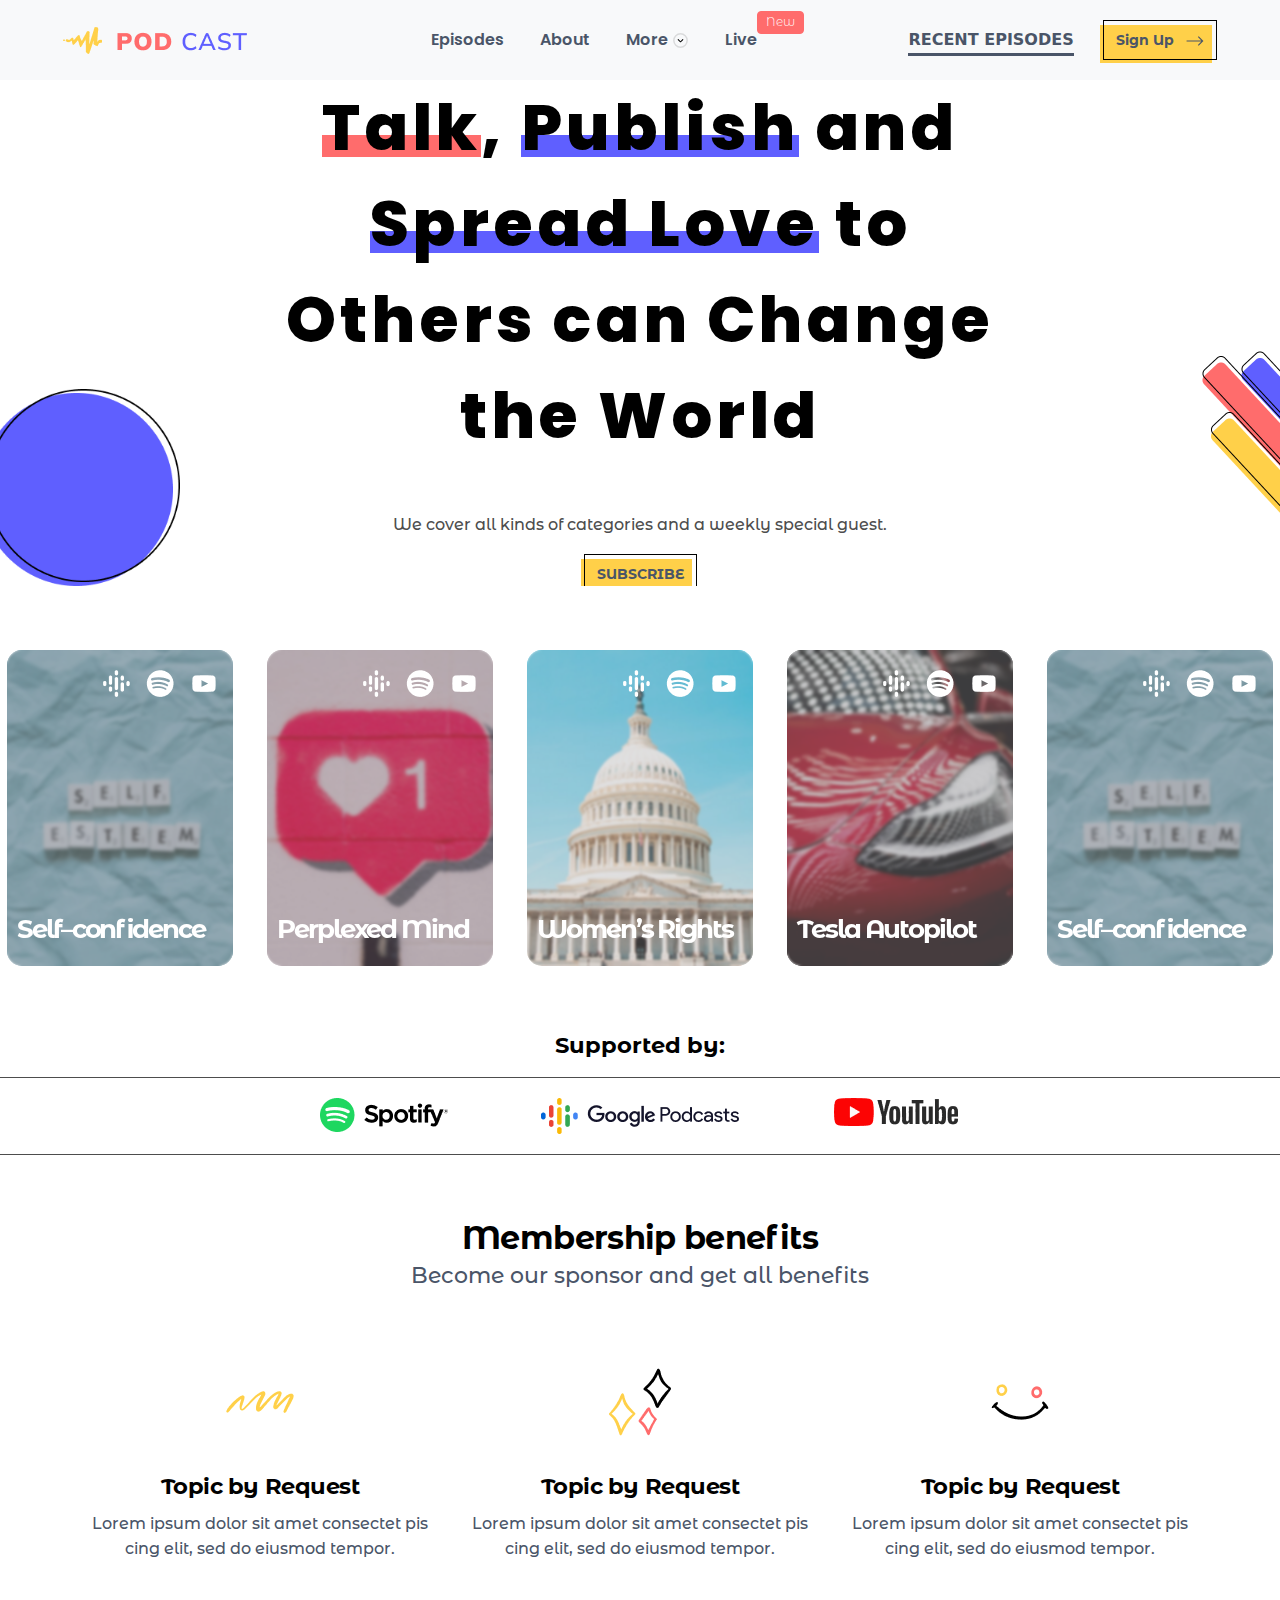
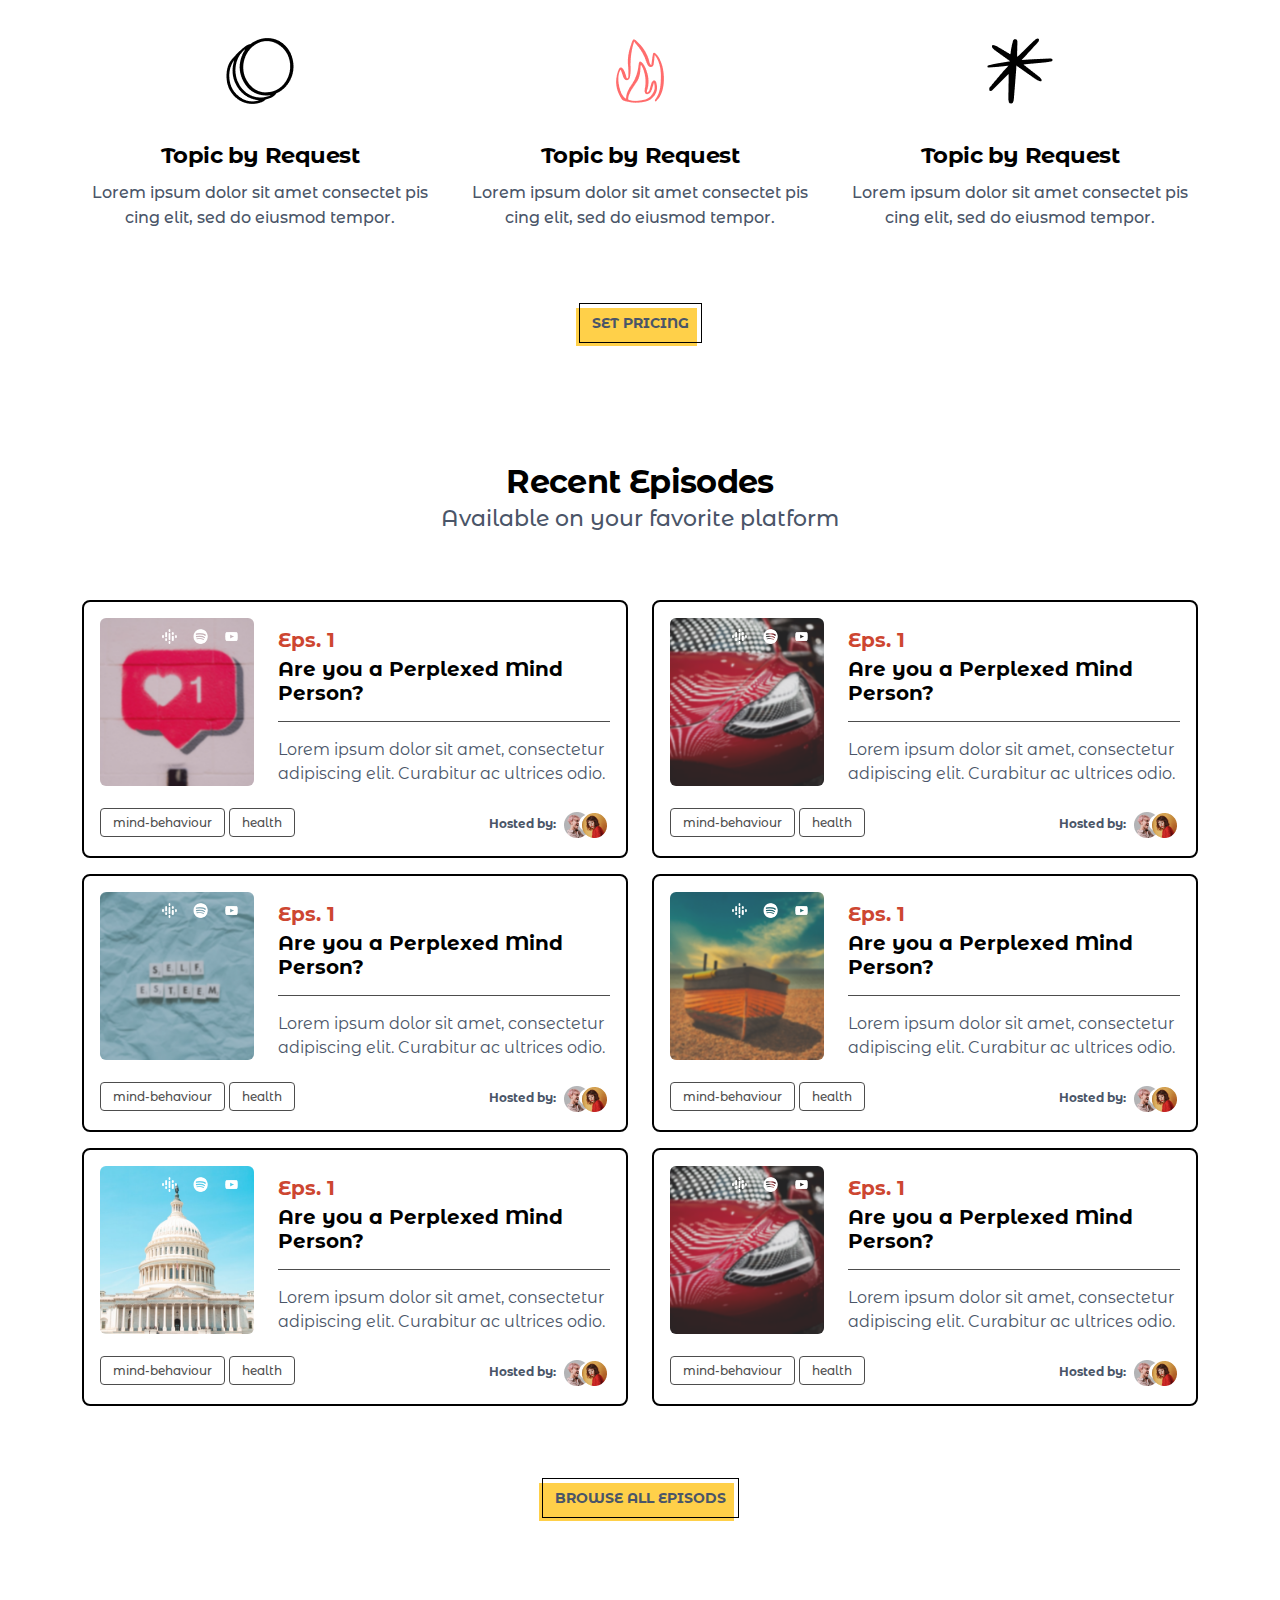
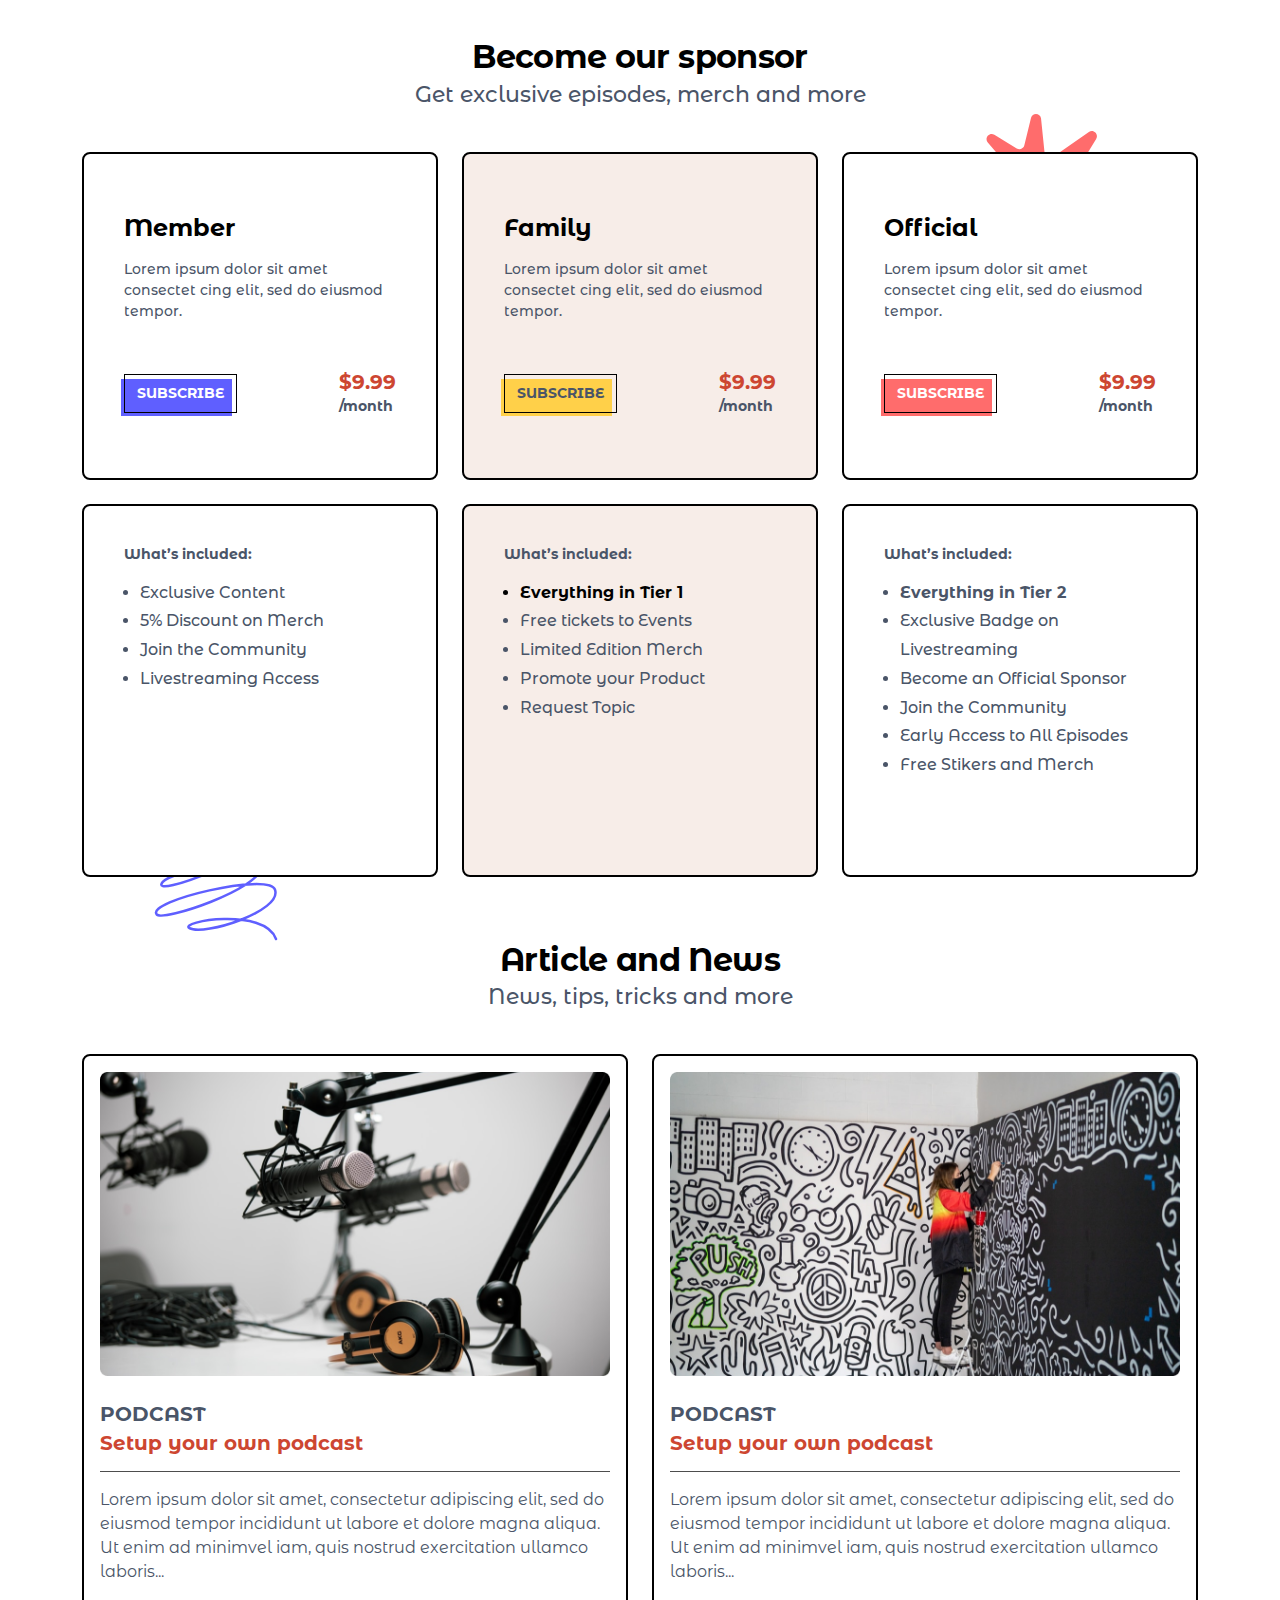
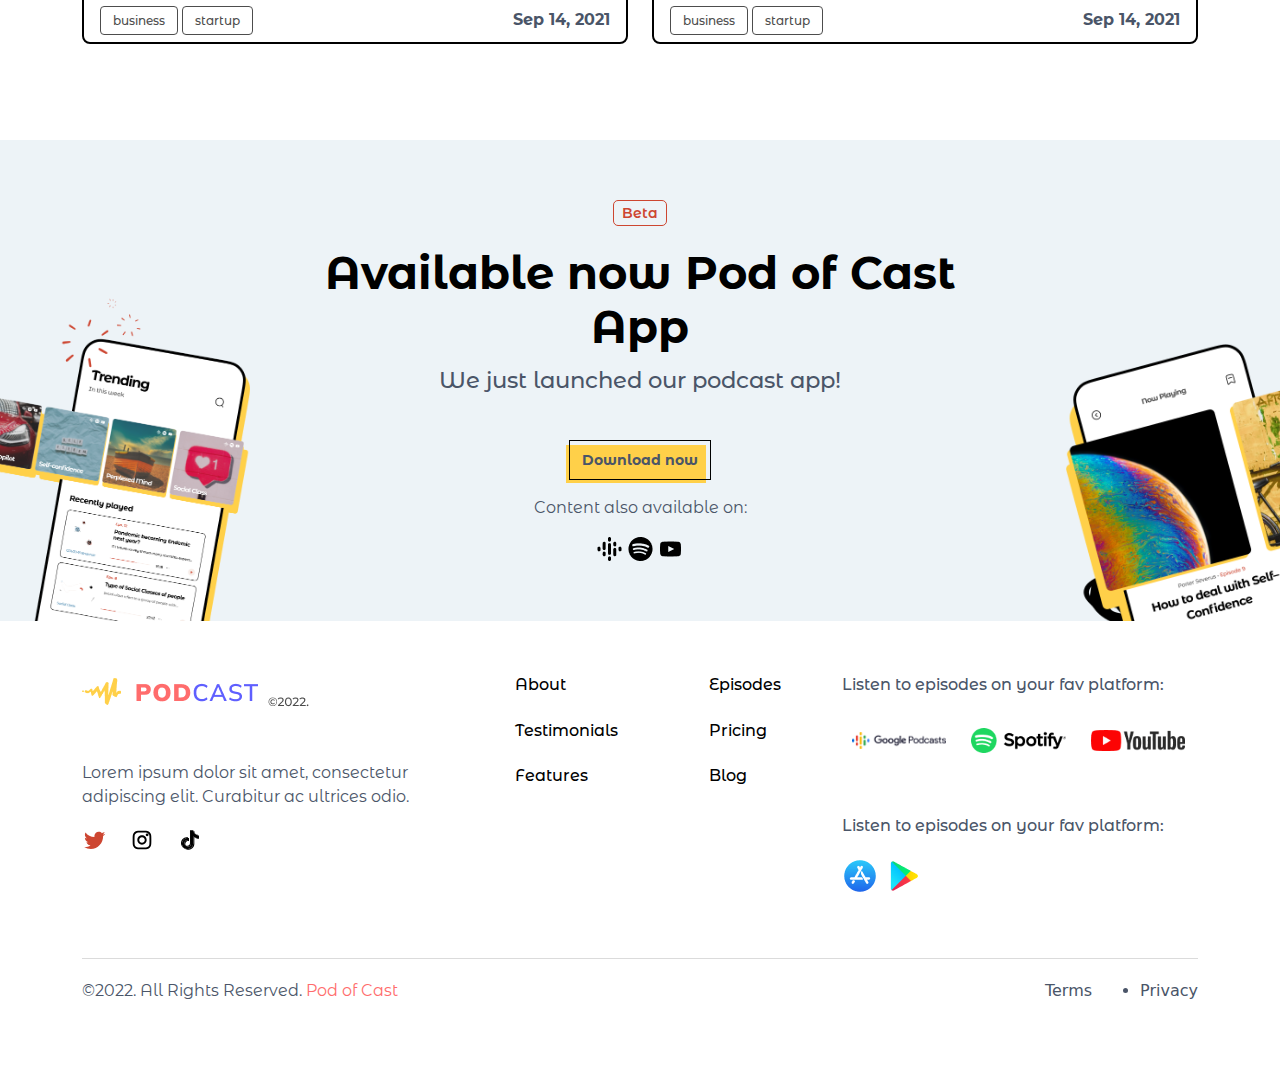
==== commit 4acad570: "test" ====
--- a/index.html
+++ b/index.html
@@ -46,7 +46,7 @@
             <span class="navbar-toggler-icon"></span>
           </button>
           <div class="collapse navbar-collapse" id="navbarSupportedContent">
-            <ul class="navbar-nav mx-auto mb-2 mb-lg-0 d-flex gap-4">
+            <ul class="navbar-nav mx-auto mb-2 mb-lg-0 d-flex ">
 
               <li class="nav-item">
                 <a class="nav-link active" aria-current="page" href="pages/episod.html">Episodes</a>
@@ -107,7 +107,7 @@
               Love</span> to Others can Change the World
           </h1>
 
-          <p class="mt-5">We cover all kinds of categories and a weekly special guest.</p>
+          <p class="mt-2 mt-md-5">We cover all kinds of categories and a weekly special guest.</p>
           <br>
           <a class="them_btn text-dark yellow_btn text-uppercase" href="">Subscribe</a>
         </div>
@@ -178,10 +178,16 @@
 
       <div id="support_slider">
         <h4 class="fw-bold text-center mb-3 text-black"> Supported by: </h4>
-        <div class="support_slider_wrapper d-flex justify-content-center gap-5">
-          <img src="assets/images/icon/Spotify_logo.png" alt="">
-          <img src="assets/images/icon/Google Podcast.png" alt="">
-          <img src="assets/images/icon/Youtube_logo.png" alt="">
+        <div class="support_slider_wrapper ">
+          <div>
+            <img class="img-fluid" src="assets/images/icon/Spotify_logo.png" alt="">
+          </div>
+          <div>
+            <img class="img-fluid" src="assets/images/icon/Google Podcast.png" alt="">
+          </div>
+          <div>
+            <img class="img-fluid" src="assets/images/icon/Youtube_logo.png" alt="">
+          </div>
         </div>
       </div>
 
@@ -281,7 +287,7 @@
         <div class="container">
           <div class="row">
             <div class="col-12 col-md-6">
-              <div class="card card1 has_shadow   p-1 p-md-3">
+              <div class="card card1 p-2 p-md-3 mb-3">
                 <div class="card_body ">
                     <div class="row">
                       <div class="col-12 col-lg-4">
@@ -326,7 +332,7 @@
               </div>
             </div>
             <div class="col-12 col-md-6">
-              <div class="card card1    p-1 p-md-3">
+              <div class="card card1 p-2 p-md-3 mb-3">
                 <div class="card_body ">
                     <div class="row">
                       <div class="col-12 col-lg-4">
@@ -370,7 +376,7 @@
               </div>
             </div>
             <div class="col-12 col-md-6">
-              <div class="card card1     p-1 p-md-3">
+              <div class="card card1  p-2 p-md-3 mb-3">
                 <div class="card_body ">
                     <div class="row">
                       <div class="col-12 col-lg-4">
@@ -414,7 +420,7 @@
               </div>
             </div>
             <div class="col-12 col-md-6">
-              <div class="card card1 has_shadow   p-1 p-md-3">
+              <div class="card card1   p-2 p-md-3 mb-3">
                 <div class="card_body ">
                     <div class="row">
                       <div class="col-12 col-lg-4">
@@ -458,7 +464,7 @@
               </div>
             </div>
             <div class="col-12 col-md-6">
-              <div class="card card1 has_shadow   p-1 p-md-3">
+              <div class="card card1   p-2 p-md-3 mb-3">
                 <div class="card_body ">
                     <div class="row">
                       <div class="col-12 col-lg-4">
@@ -502,7 +508,7 @@
               </div>
             </div>
             <div class="col-12 col-md-6">
-              <div class="card card1   p-1 p-md-3">
+              <div class="card card1  p-2 p-md-3 mb-3">
                 <div class="card_body ">
                     <div class="row">
                       <div class="col-12 col-lg-4">
@@ -574,7 +580,7 @@
         <div class="container">
           <div class="row">
             <div class="col-12 col-md-6 col-lg-4">
-              <div class="group_card">
+              <div class="group_card mb-3 mb-lg-0">
                 <div class="card  d-flex flex-column gap-5 ">
                   
                   <div class="part1 card_heading border-0">
@@ -606,7 +612,7 @@
               </div>
             </div>
             <div class="col-12 col-md-6 col-lg-4">
-              <div class="group_card popular">
+              <div class="group_card popular mb-3 mb-lg-0">
                 <div class="card d-flex flex-column gap-5 ">
                   
                   <div class="part1 card_heading border-0">
@@ -638,8 +644,8 @@
                 </div>
               </div>
             </div>
-            <div class="col-12 col-md-6 col-lg-4">
-              <div class="group_card">
+            <div class="col-12 col-md-6 col-lg-4 mx-auto">
+              <div class="group_card mb-3 mb-lg-0">
                 <div class="card  d-flex flex-column gap-5 ">
                   
                   <div class="part1 card_heading border-0">
@@ -687,7 +693,7 @@
         <div class="container">
           <div class="row">
             <div class="col-12 col-md-6">
-              <div class="card card2 has_shadow  p-1 p-md-3 ">
+              <div class="card card2    p-2 p-md-3 mb-4 mb-lg-0 ">
                 <div class="card_body ">
                     <div class="row">
                       <div class="col-12 ">
@@ -721,7 +727,7 @@
       
             </div>
             <div class="col-12 col-md-6">
-              <div class="card card2   p-1 p-md-3 ">
+              <div class="card card2    p-2 p-md-3 mb-4 mb-lg-0 ">
                 <div class="card_body ">
                     <div class="row">
                       <div class="col-12 ">
@@ -752,7 +758,6 @@
                   </div>
                 </div>
               </div>
-      
             </div>
           </div>
         </div>
@@ -836,7 +841,7 @@
             </div>
           </div>
           <div class="col-lg-4">
-            <div class="footer_link_wrapper d-flex justify-content-around">
+            <div class="footer_link_wrapper d-flex justify-content-between justify-content-lg-around">
               <ul class="footer_links">
                 <li><a href="pages/about.html">About</a></li>
                 <li><a href="#">Testimonials</a></li>
@@ -914,7 +919,7 @@
     {
       breakpoint: 1030,
       settings: {
-        slidesToShow: 2,
+        slidesToShow: 2, 
         centerPadding: '100px',
 
       }
@@ -923,6 +928,14 @@
     {
       breakpoint: 992,
       settings: {
+        slidesToShow: 2,
+        centerPadding: '50px',
+
+      }
+    },
+    {
+      breakpoint: 768,
+      settings: {
         slidesToShow: 1,
         centerPadding: '50px',
 
@@ -932,6 +945,37 @@
   ]
 });
   </script>
+
+
+<script>
+    
+  $('.support_slider_wrapper').slick({
+    infinite: true,
+    slidesToShow: 5,
+    arrows:false,
+    responsive: [
+
+  
+      {
+        breakpoint: 992,
+        settings: {
+          slidesToShow: 3,
+  
+        }
+      },
+      {
+        breakpoint: 768,
+        settings: {
+          slidesToShow: 2,
+          autoplay:true
+  
+        }
+      }
+  
+    ]
+  });
+    </script>
+
 
 
 
--- a/assets/css/preloader.css
+++ b/assets/css/preloader.css
@@ -1,5 +1,6 @@
 #main {
     overflow: hidden;
+    height: 100vh;
 }
 
 /* Code for preloader */
--- a/assets/css/index.css
+++ b/assets/css/index.css
@@ -60,7 +60,7 @@
 
 #hero img.circle{
     left: -20px;
-    bottom: 80px;
+    bottom: 0px;
 }
 
 
@@ -70,9 +70,12 @@
 
 /* Episods section css has started  */
 #episods .card1{
-  max-width: 90%;
+  max-width: 100%;
   margin: auto;
   margin-bottom: 50px;
+}
+#episods .card1:last-child{
+  margin-bottom: 0px;
 }
 
 #sponsor{
@@ -95,6 +98,7 @@
 #article_news .card2{
   max-width:570px;
   margin: auto;
+  padding-bottom: 10px !important;
 }
 
 
@@ -102,51 +106,18 @@
 
 /* Media query starting from here  */
 @media screen and (max-width:1200px){
-  #hero{
-    min-height: 400px;
-  }
-  .hero_text h1{
-    font-size: 48px;
-    line-height: 75px;
-    max-width: 800px;
-    width: 100%;
-  }
-  #hero img {
-   width: 200px;
-}
-#hero img.line {
-  right: -100px;
-  bottom: 100px;
-}
+
 }
 
 
 @media screen and (max-width:992px){
-  .hero_text h1{
-    max-width: 600px;
-    line-height:58px ;
-  }
-  .hero_text h1{
-    font-size: 40px;
-  }
-  #hero img {
-    width: 150px;
- }
+
 
 }
 
 
 
 @media screen and (max-width:768px){
-  .hero_text h1{
-    max-width: 600px;
-    line-height:58px ;
-  }
-  .hero_text h1{
-    font-size: 36px;
-  }
-  #hero img {
-    width: 150px;
- }
 
-}+}
+
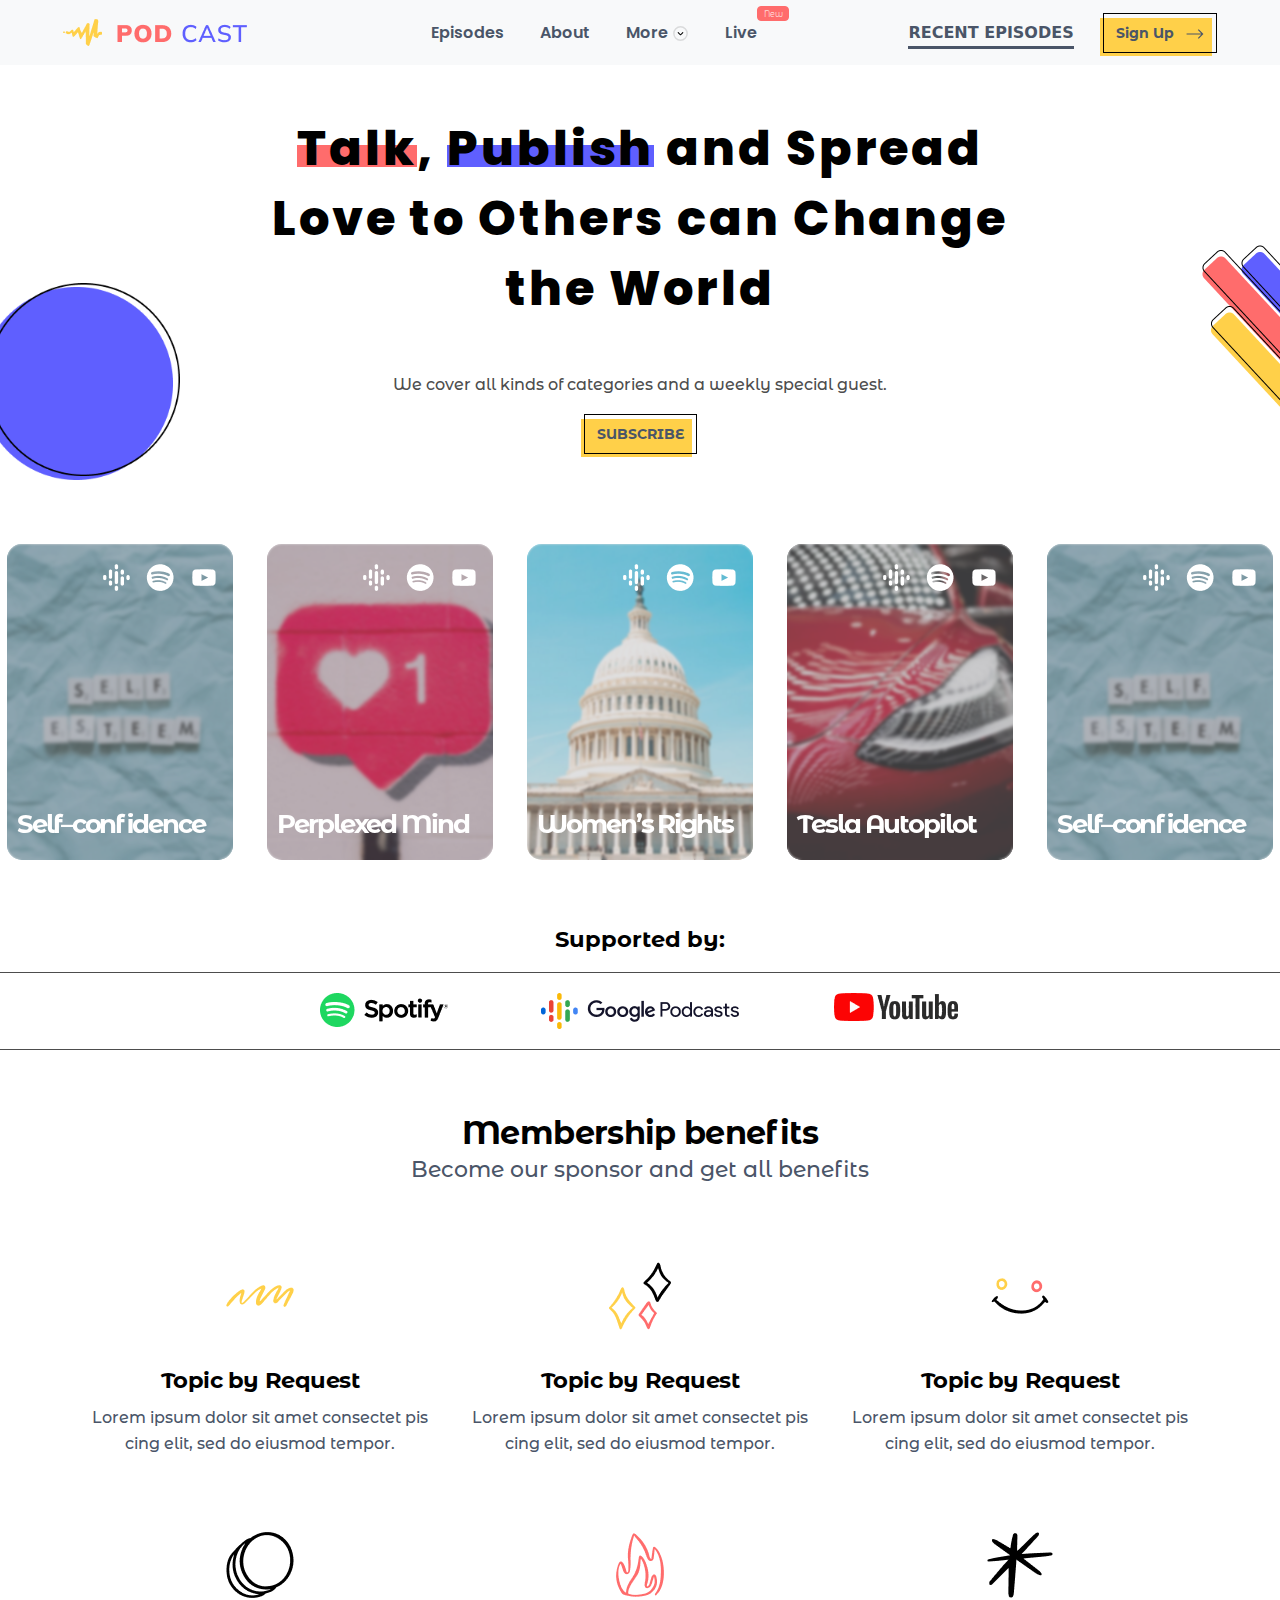
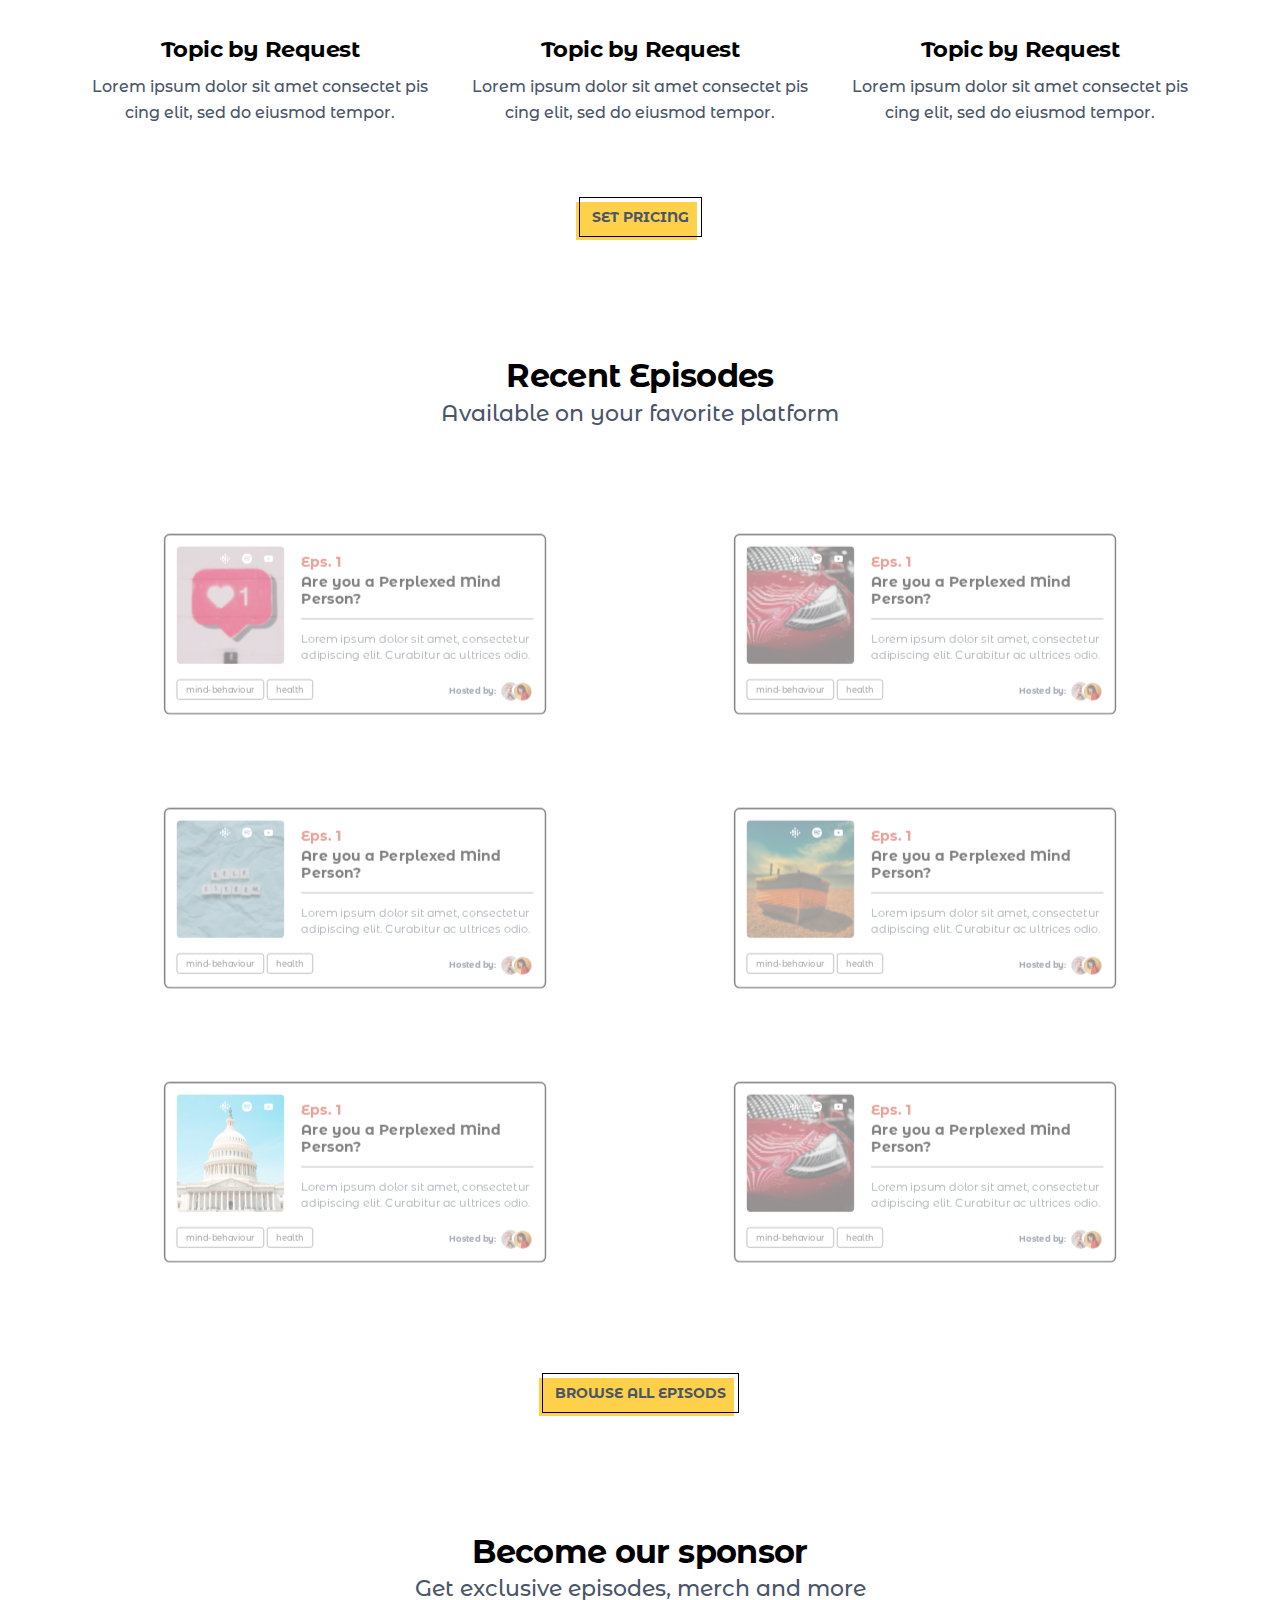
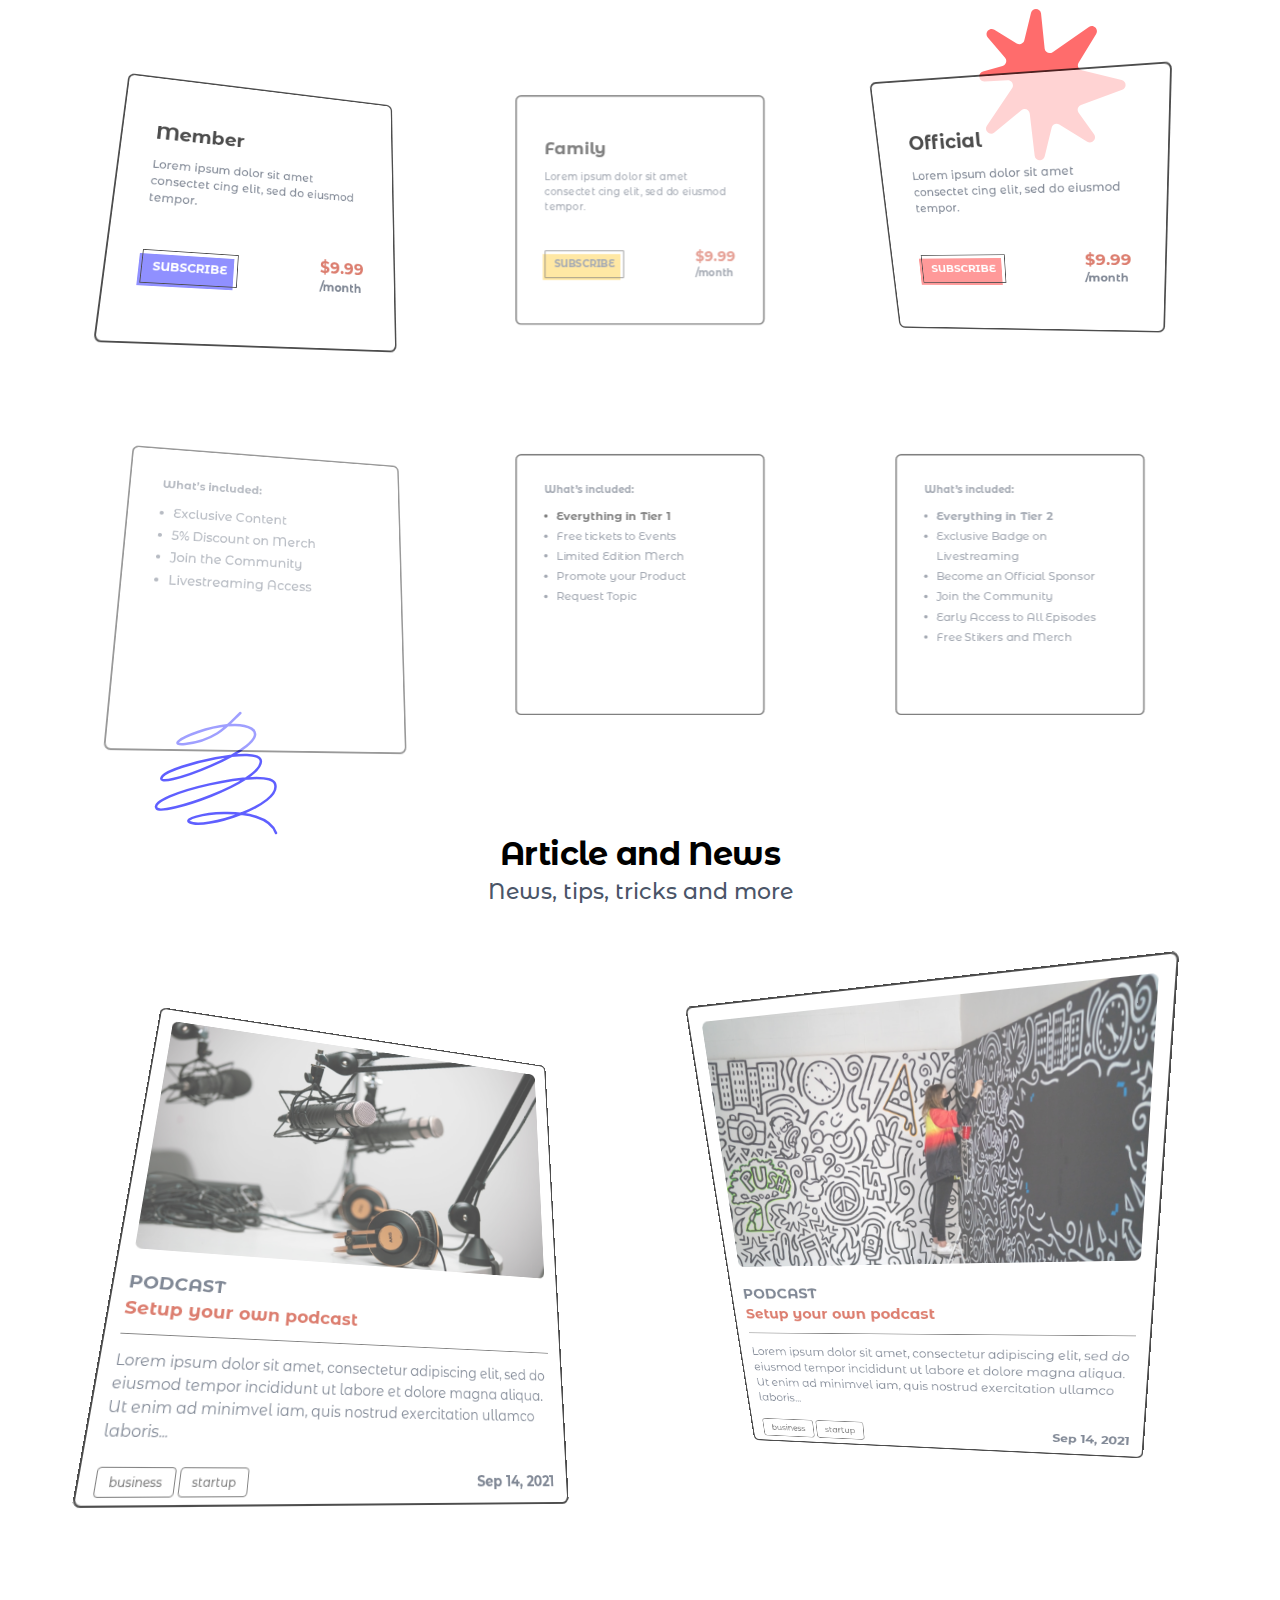
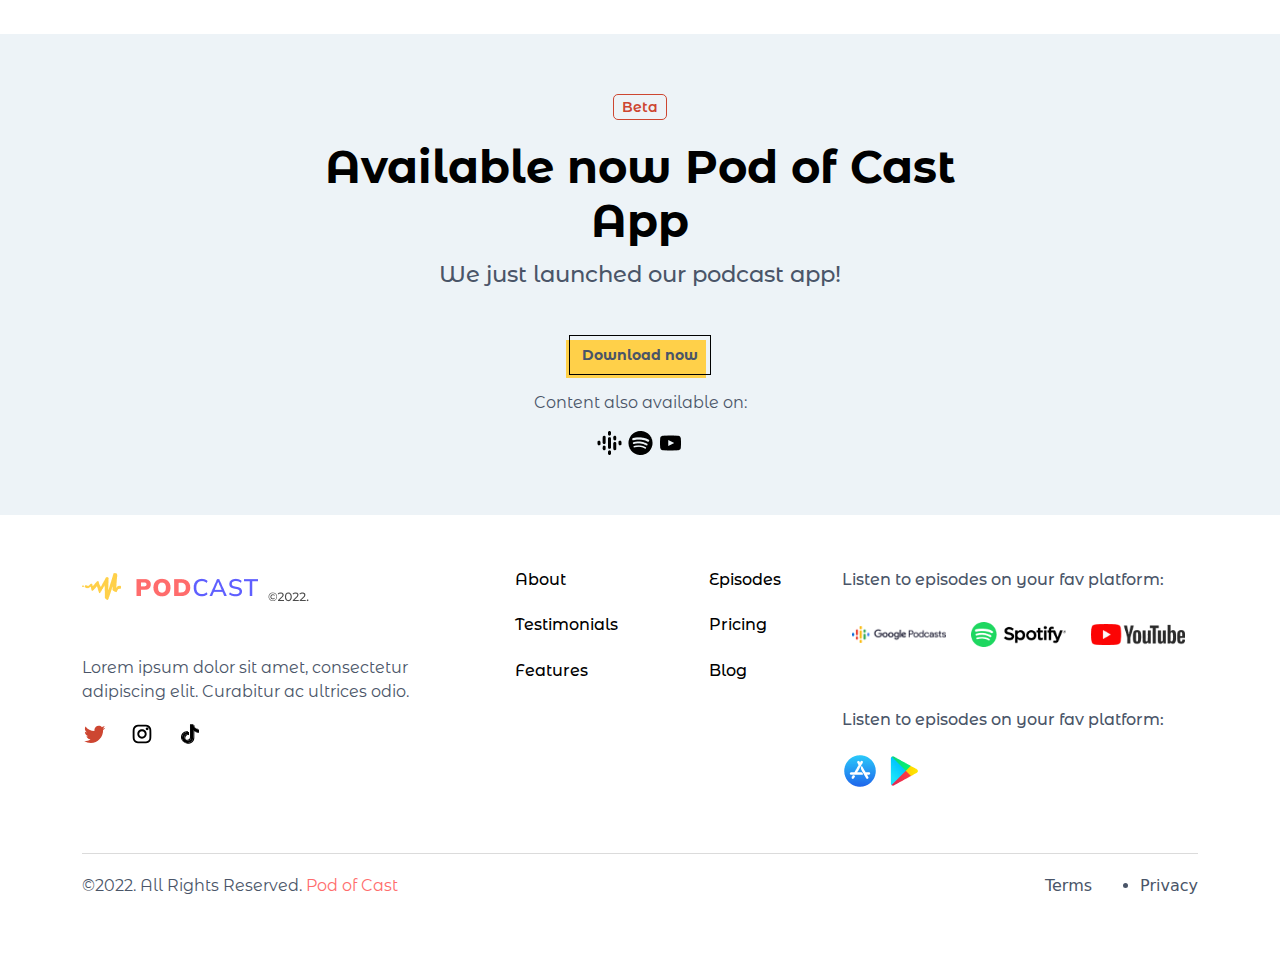
==== commit b03c0d89: "Podcast" ====
--- a/index.html
+++ b/index.html
@@ -287,7 +287,7 @@
         <div class="container">
           <div class="row">
             <div class="col-12 col-md-6">
-              <div class="card card1 p-2 p-md-3 mb-3">
+              <div class="card card1 p-2 p-md-3 mb-3 " data-aos="wake-up" data-aos-duration="1200">
                 <div class="card_body ">
                     <div class="row">
                       <div class="col-12 col-lg-4">
@@ -332,7 +332,7 @@
               </div>
             </div>
             <div class="col-12 col-md-6">
-              <div class="card card1 p-2 p-md-3 mb-3">
+              <div class="card card1 p-2 p-md-3 mb-3" data-aos="wake-up" data-aos-duration="1400">
                 <div class="card_body ">
                     <div class="row">
                       <div class="col-12 col-lg-4">
@@ -376,7 +376,7 @@
               </div>
             </div>
             <div class="col-12 col-md-6">
-              <div class="card card1  p-2 p-md-3 mb-3">
+              <div class="card card1  p-2 p-md-3 mb-3" data-aos="wake-up" data-aos-duration="1200">
                 <div class="card_body ">
                     <div class="row">
                       <div class="col-12 col-lg-4">
@@ -420,7 +420,7 @@
               </div>
             </div>
             <div class="col-12 col-md-6">
-              <div class="card card1   p-2 p-md-3 mb-3">
+              <div class="card card1   p-2 p-md-3 mb-3" data-aos="wake-up" data-aos-duration="1400">
                 <div class="card_body ">
                     <div class="row">
                       <div class="col-12 col-lg-4">
@@ -464,7 +464,7 @@
               </div>
             </div>
             <div class="col-12 col-md-6">
-              <div class="card card1   p-2 p-md-3 mb-3">
+              <div class="card card1   p-2 p-md-3 mb-3" data-aos="wake-up" data-aos-duration="1200">
                 <div class="card_body ">
                     <div class="row">
                       <div class="col-12 col-lg-4">
@@ -508,7 +508,7 @@
               </div>
             </div>
             <div class="col-12 col-md-6">
-              <div class="card card1  p-2 p-md-3 mb-3">
+              <div class="card card1  p-2 p-md-3 mb-3" data-aos="wake-up" data-aos-duration="1400">
                 <div class="card_body ">
                     <div class="row">
                       <div class="col-12 col-lg-4">
@@ -581,7 +581,7 @@
           <div class="row">
             <div class="col-12 col-md-6 col-lg-4">
               <div class="group_card mb-3 mb-lg-0">
-                <div class="card  d-flex flex-column gap-5 ">
+                <div class="card  d-flex flex-column gap-5 " data-aos="left-skew" data-aos-duration="1000" >
                   
                   <div class="part1 card_heading border-0">
                     <h4 class="text-black fw-bold ">Member</h4>
@@ -598,7 +598,7 @@
                     </div>
                 </div>
       
-                <div class="part2 card mt-4">
+                <div class="part2 card mt-4" data-aos="laying-left" data-aos-duration="1000">
                   <h6>What’s included:</h6>
                   <div class="features mt-3">
                     <ul>
@@ -612,8 +612,8 @@
               </div>
             </div>
             <div class="col-12 col-md-6 col-lg-4">
-              <div class="group_card popular mb-3 mb-lg-0">
-                <div class="card d-flex flex-column gap-5 ">
+              <div class="group_card  mb-3 mb-lg-0">
+                <div class="card d-flex flex-column gap-5 " data-aos="wake-up" data-aos-duration="1400">
                   
                   <div class="part1 card_heading border-0">
                     <h4 class="text-black fw-bold ">Family</h4>
@@ -630,7 +630,7 @@
                     </div>
                 </div>
       
-                <div class="part2 card mt-4">
+                <div class="part2 card mt-4" data-aos="wake-up" data-aos-duration="1400">
                   <h6>What’s included:</h6>
                   <div class="features mt-3">
                     <ul>
@@ -646,7 +646,7 @@
             </div>
             <div class="col-12 col-md-6 col-lg-4 mx-auto">
               <div class="group_card mb-3 mb-lg-0">
-                <div class="card  d-flex flex-column gap-5 ">
+                <div class="card  d-flex flex-column gap-5 " data-aos="right-skew" data-aos-duration="1400">
                   
                   <div class="part1 card_heading border-0">
                     <h4 class="text-black fw-bold ">Official</h4>
@@ -663,7 +663,7 @@
                     </div>
                 </div>
       
-                <div class="part2 card mt-4">
+                <div class="part2 card mt-4" data-aos="wake-up" data-aos-duration="1400">
                   <h6>What’s included:</h6>
                   <div class="features mt-3">
                     <ul>
@@ -693,7 +693,7 @@
         <div class="container">
           <div class="row">
             <div class="col-12 col-md-6">
-              <div class="card card2    p-2 p-md-3 mb-4 mb-lg-0 ">
+              <div class="card card2    p-2 p-md-3 mb-4 mb-lg-0 " data-aos="left-skew" data-aos-duration="1200">
                 <div class="card_body ">
                     <div class="row">
                       <div class="col-12 ">
@@ -727,7 +727,7 @@
       
             </div>
             <div class="col-12 col-md-6">
-              <div class="card card2    p-2 p-md-3 mb-4 mb-lg-0 ">
+              <div class="card card2    p-2 p-md-3 mb-4 mb-lg-0 " data-aos="right-skew" data-aos-duration="1200">
                 <div class="card_body ">
                     <div class="row">
                       <div class="col-12 ">
@@ -794,8 +794,8 @@
             </div>
           </div>
 
-          <img class="l_moving_img" src="assets/images/banner/mobile1.png" alt="">
-          <img class="r_moving_img" src="assets/images/banner/mobile2.png" alt="">
+          <img class="l_moving_img" data-aos="zoom-out-up" data-aos-duration="1200" src="assets/images/banner/mobile1.png" alt="">
+          <img class="r_moving_img" data-aos="zoom-out-down" data-aos-duration="1200" src="assets/images/banner/mobile2.png" alt="">
         </div>
 
       </section> 
@@ -897,8 +897,13 @@
   <script src="assets/plugins/twin_max/twin_max.js" type="text/javascript"></script>
   <script src="assets/plugins/chorki/chorki.js" type="text/javascript"></script>
   <script src="assets/plugins/slick/slick.1.8.1.js" type="text/javascript"></script>
+  <script src="assets/plugins/aos/aos-2.3.1.js" type="text/javascript"></script>
   <script src="assets/js/common.js" type="text/javascript"></script>
 
+  <script>
+    AOS.init();
+  
+  </script>
   <script>
     
 $('.photo_slider_wrapper').slick({
@@ -907,6 +912,7 @@
   centerPadding: '250px',
   slidesToShow: 3,
   arrows:false,
+  autoplay:true,
   responsive: [
     {
       breakpoint: 1200,
@@ -953,6 +959,7 @@
     infinite: true,
     slidesToShow: 5,
     arrows:false,
+    autoplay:true,
     responsive: [
 
   
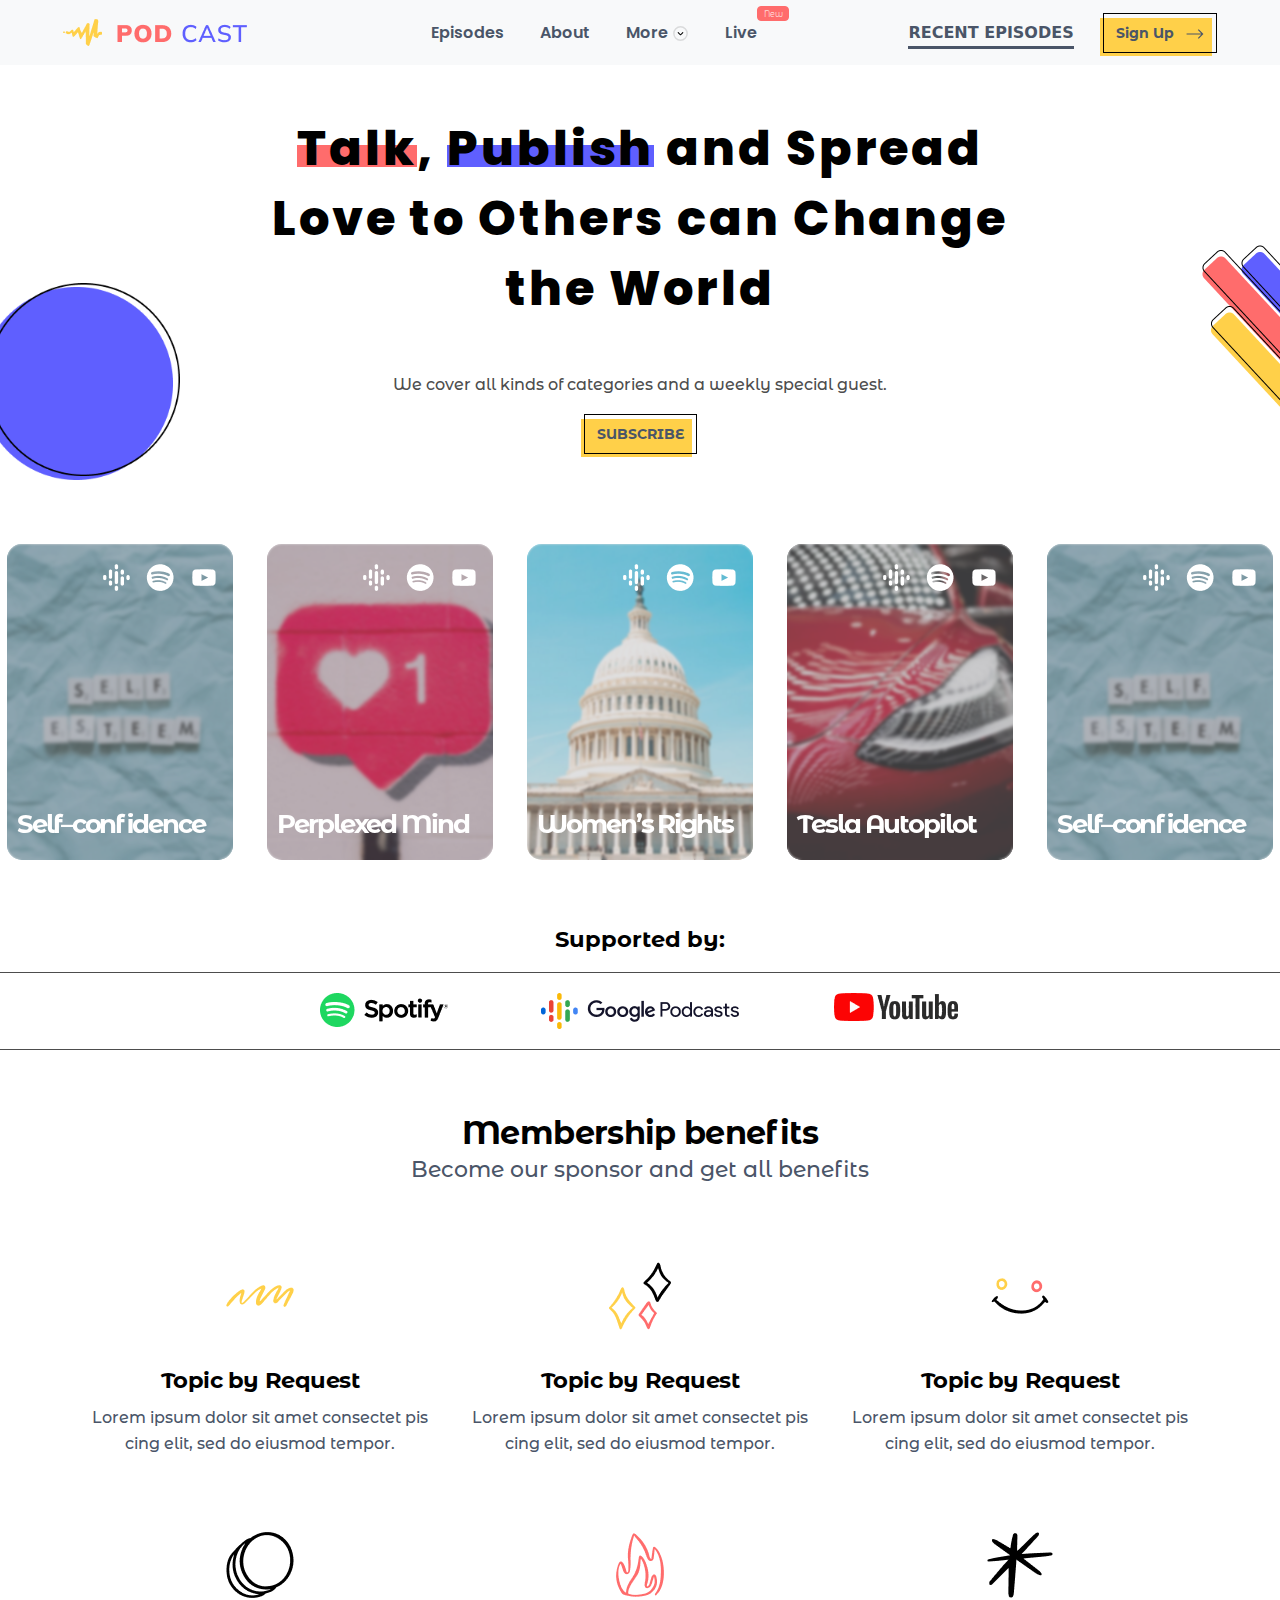
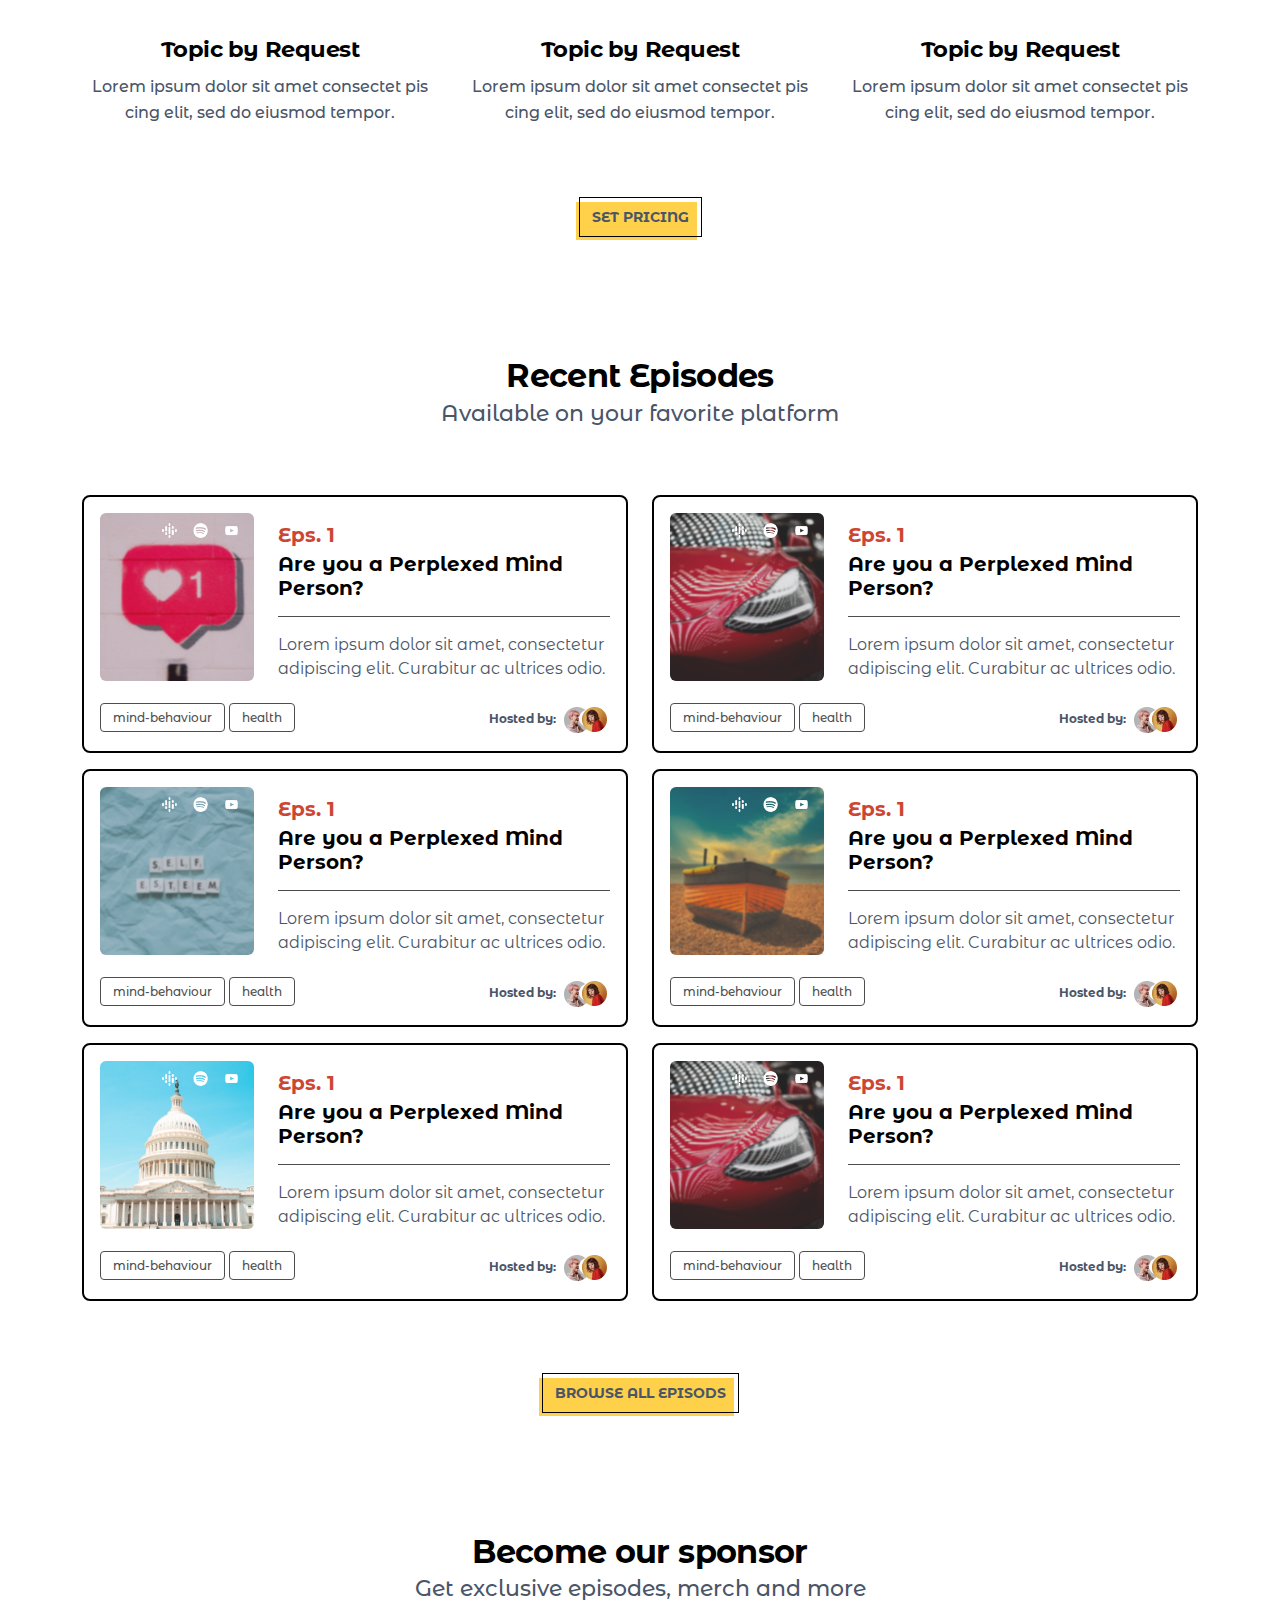
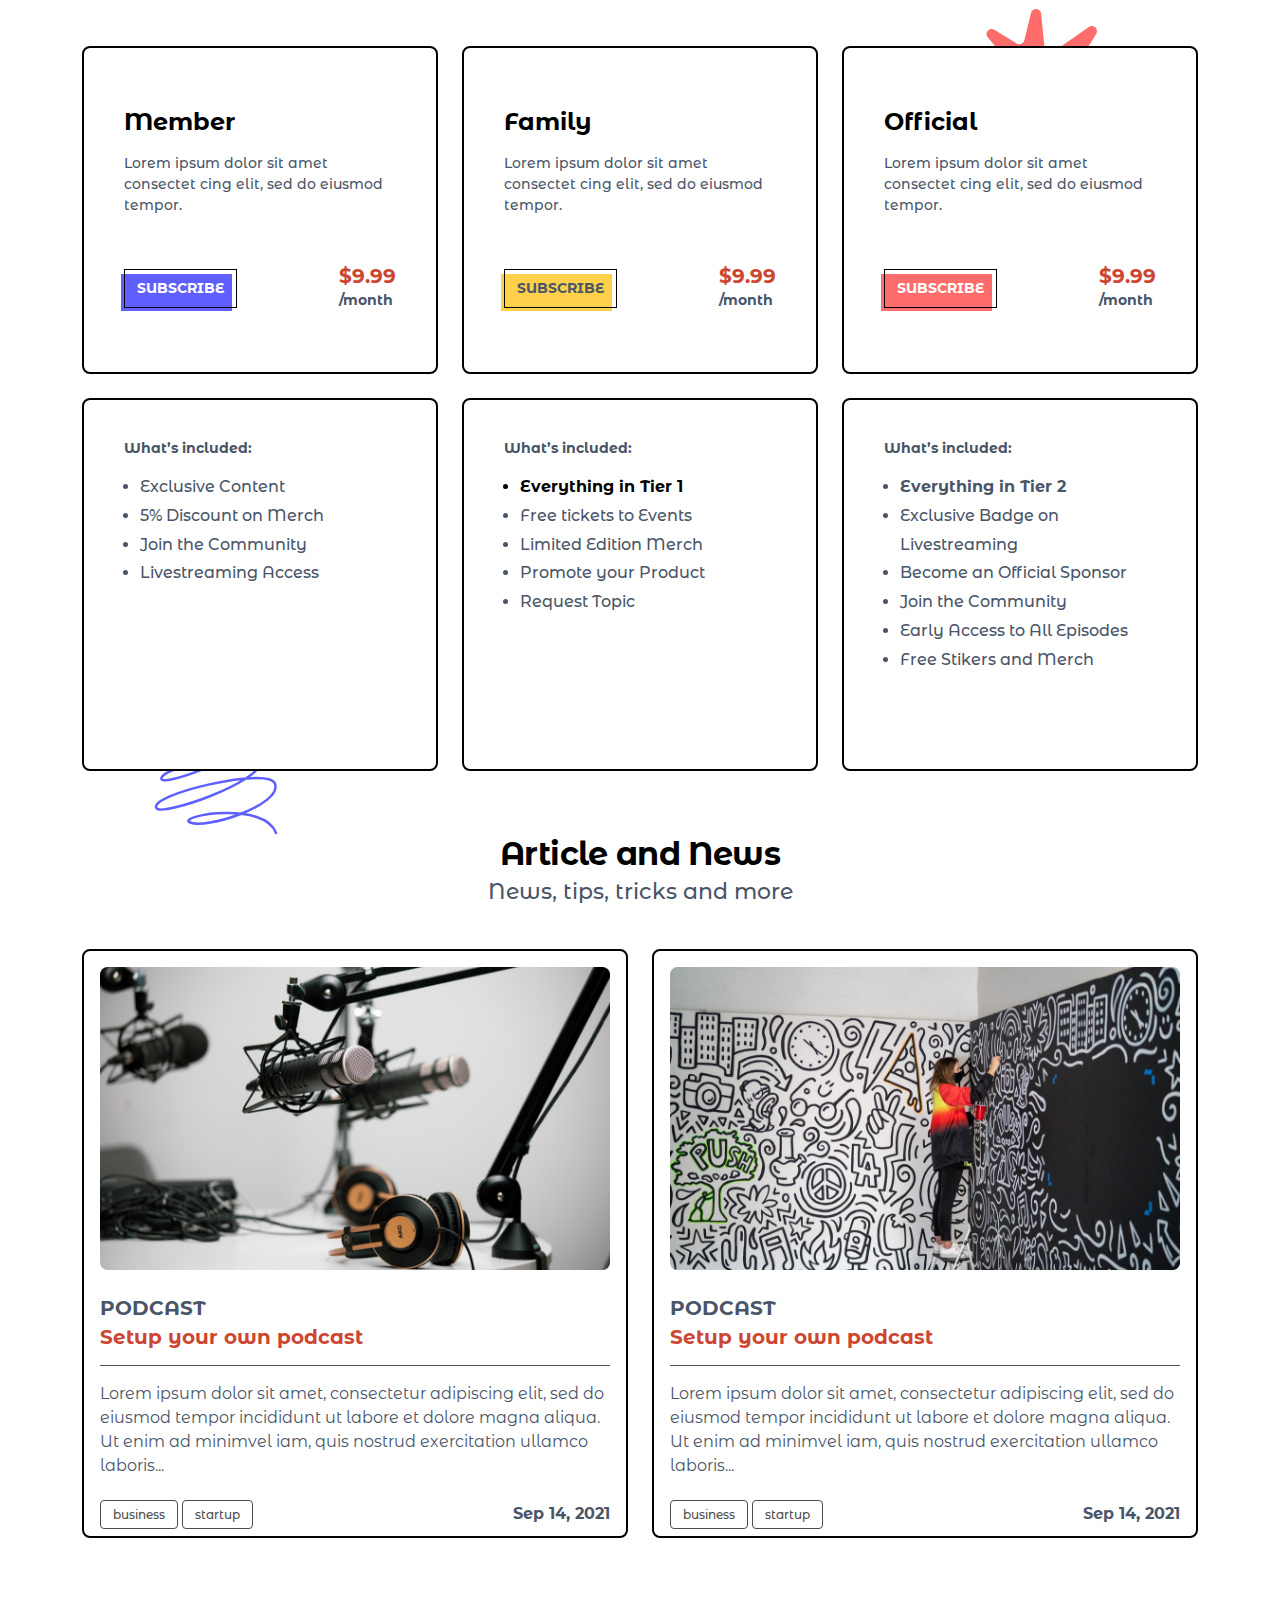
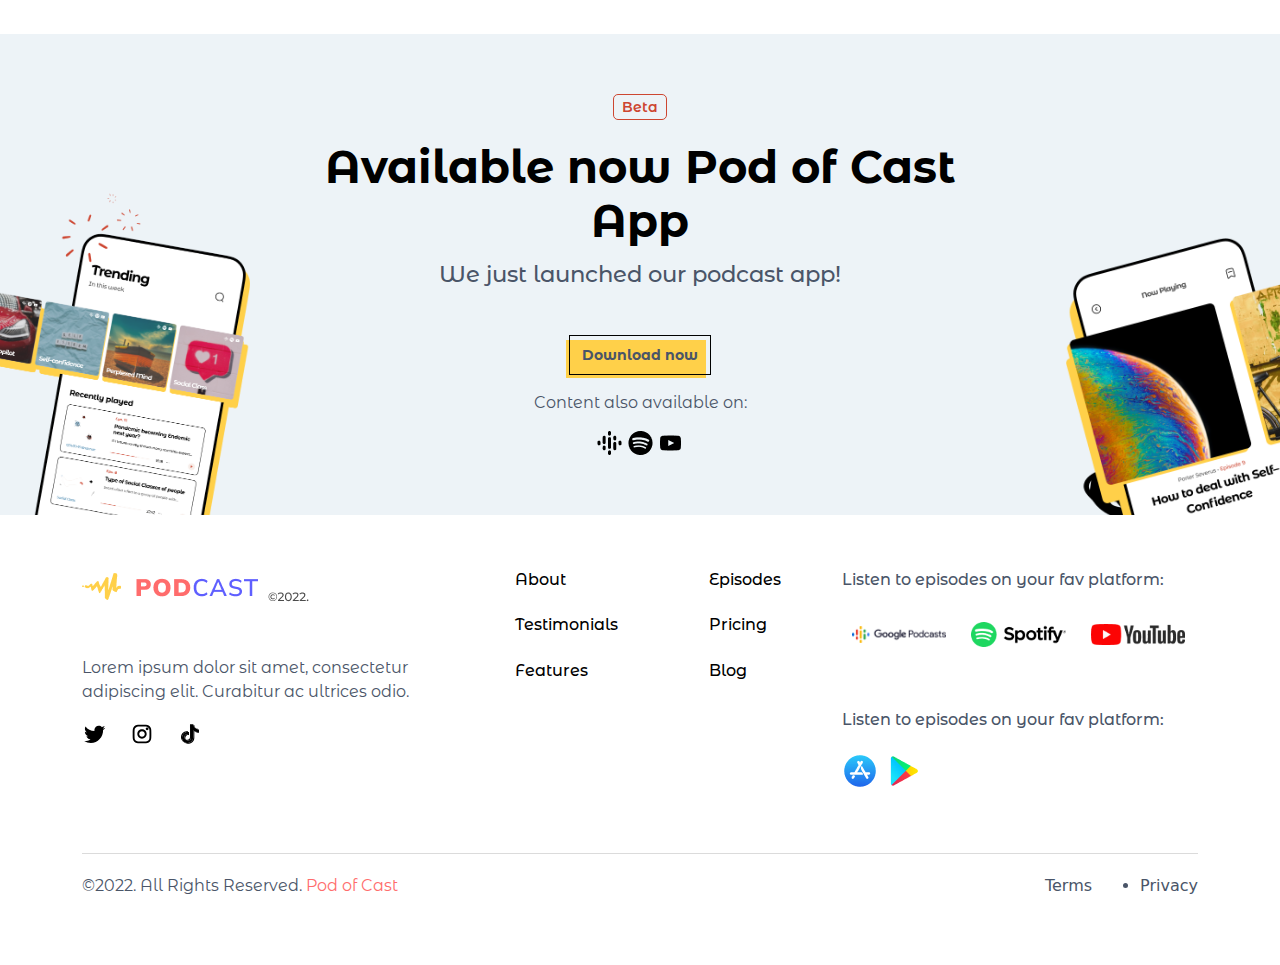
==== commit 423b8f79: "Testing" ====
--- a/index.html
+++ b/index.html
@@ -815,7 +815,7 @@
             <div class="footer_socials d-flex gap-4">
               <a href="">
                 <svg width="24" height="24" viewBox="0 0 24 24" fill="none" xmlns="http://www.w3.org/2000/svg">
-                  <path d="M8.84156 21C6.41531 21 4.15363 20.2943 2.25 19.0767C3.86624 19.1813 6.71855 18.9308 8.49268 17.2386C5.82381 17.1161 4.6202 15.0692 4.4632 14.1945C4.68997 14.2819 5.77148 14.3869 6.382 14.142C3.31192 13.3722 2.84095 10.678 2.94561 9.85573C3.52125 10.2581 4.49809 10.3981 4.88185 10.3631C2.02109 8.31618 3.05027 5.23707 3.55613 4.57226C5.60912 7.4165 8.6859 9.01393 12.4923 9.10278C12.4205 8.78802 12.3826 8.46032 12.3826 8.12373C12.3826 5.70819 14.3351 3.75 16.7435 3.75C18.0019 3.75 19.1358 4.28457 19.9318 5.13963C20.7727 4.94258 22.0382 4.4813 22.6569 4.0824C22.3451 5.20208 21.3742 6.13612 20.7869 6.48231C20.7918 6.49408 20.7821 6.47048 20.7869 6.48231C21.3028 6.40428 22.6986 6.13603 23.25 5.76192C22.9773 6.39094 21.948 7.4368 21.1033 8.02232C21.2605 14.9535 15.9574 21 8.84156 21Z" fill="#CD4631"/>
+                  <path d="M8.84156 21C6.41531 21 4.15363 20.2943 2.25 19.0767C3.86624 19.1813 6.71855 18.9308 8.49268 17.2386C5.82381 17.1161 4.6202 15.0692 4.4632 14.1945C4.68997 14.2819 5.77148 14.3869 6.382 14.142C3.31192 13.3722 2.84095 10.678 2.94561 9.85573C3.52125 10.2581 4.49809 10.3981 4.88185 10.3631C2.02109 8.31618 3.05027 5.23707 3.55613 4.57226C5.60912 7.4165 8.6859 9.01393 12.4923 9.10278C12.4205 8.78802 12.3826 8.46032 12.3826 8.12373C12.3826 5.70819 14.3351 3.75 16.7435 3.75C18.0019 3.75 19.1358 4.28457 19.9318 5.13963C20.7727 4.94258 22.0382 4.4813 22.6569 4.0824C22.3451 5.20208 21.3742 6.13612 20.7869 6.48231C20.7918 6.49408 20.7821 6.47048 20.7869 6.48231C21.3028 6.40428 22.6986 6.13603 23.25 5.76192C22.9773 6.39094 21.948 7.4368 21.1033 8.02232C21.2605 14.9535 15.9574 21 8.84156 21Z" fill="black"/>
                   </svg>
               </a>
 
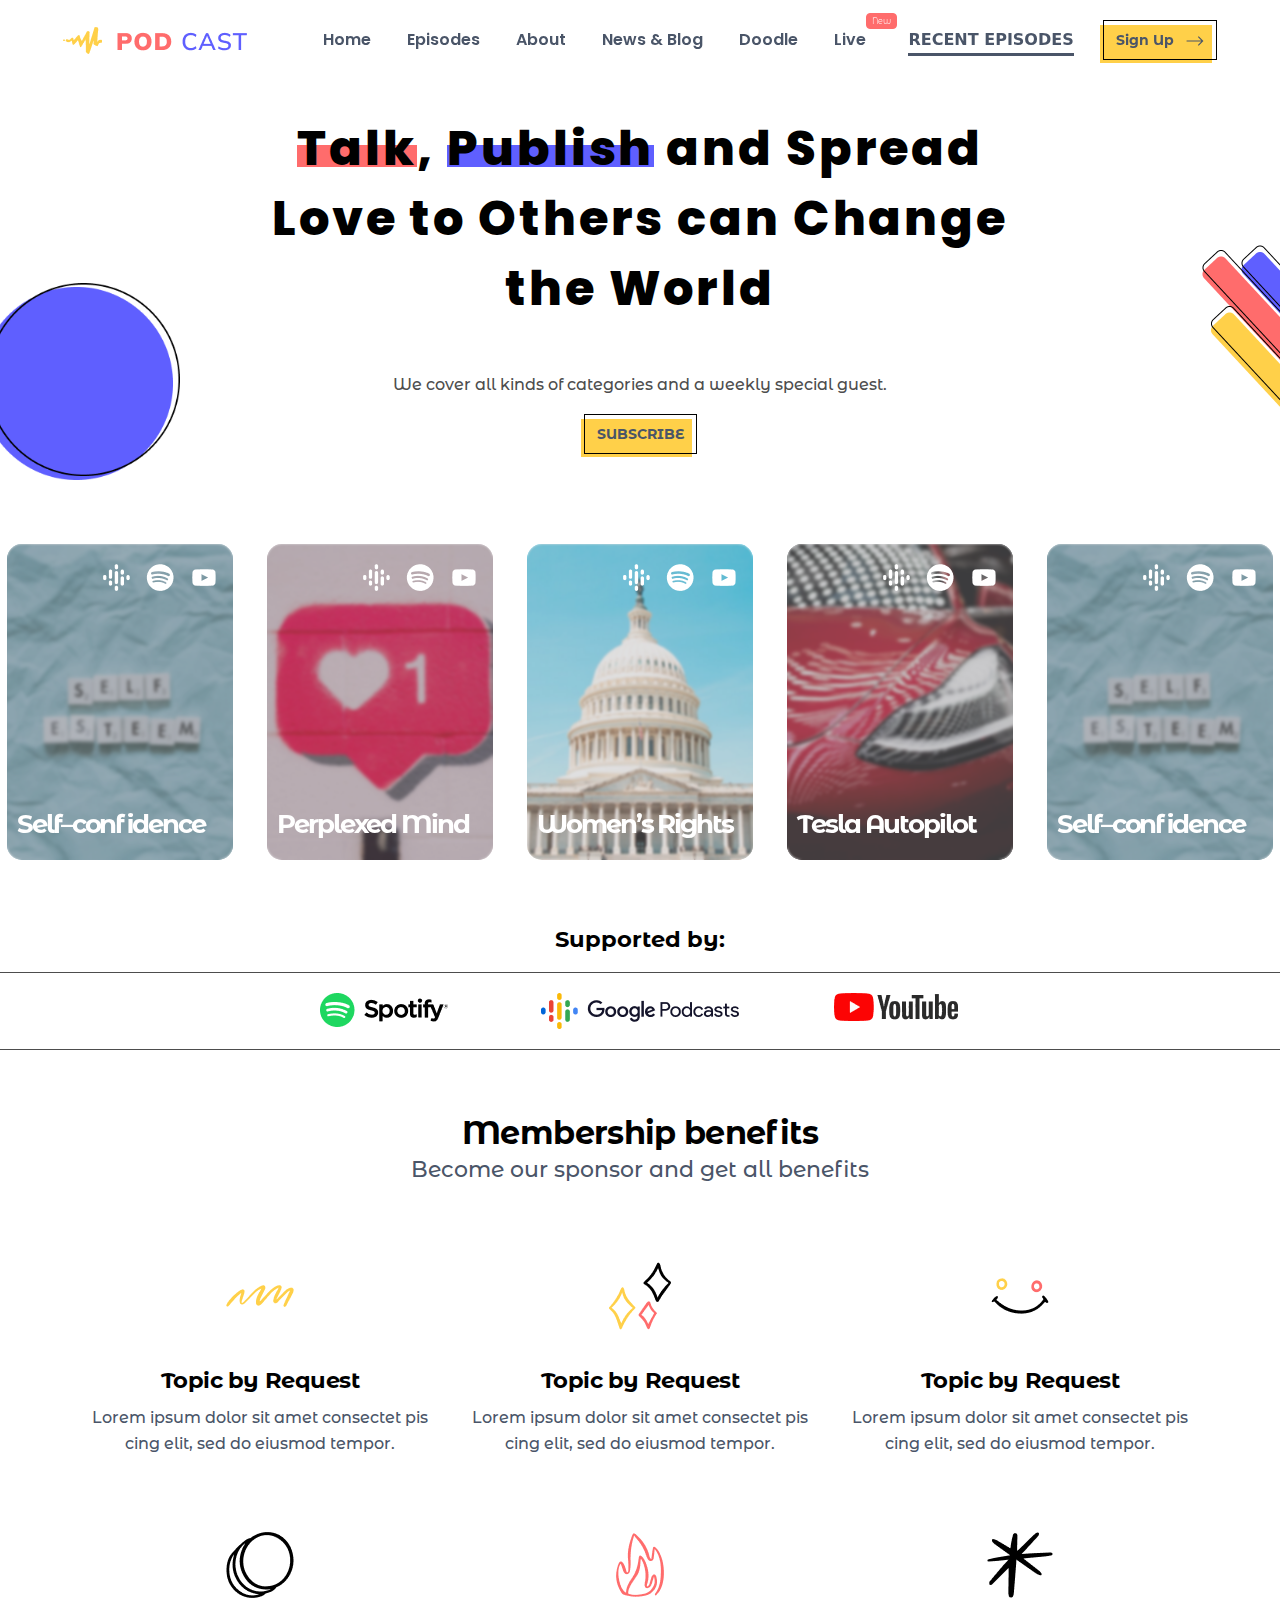
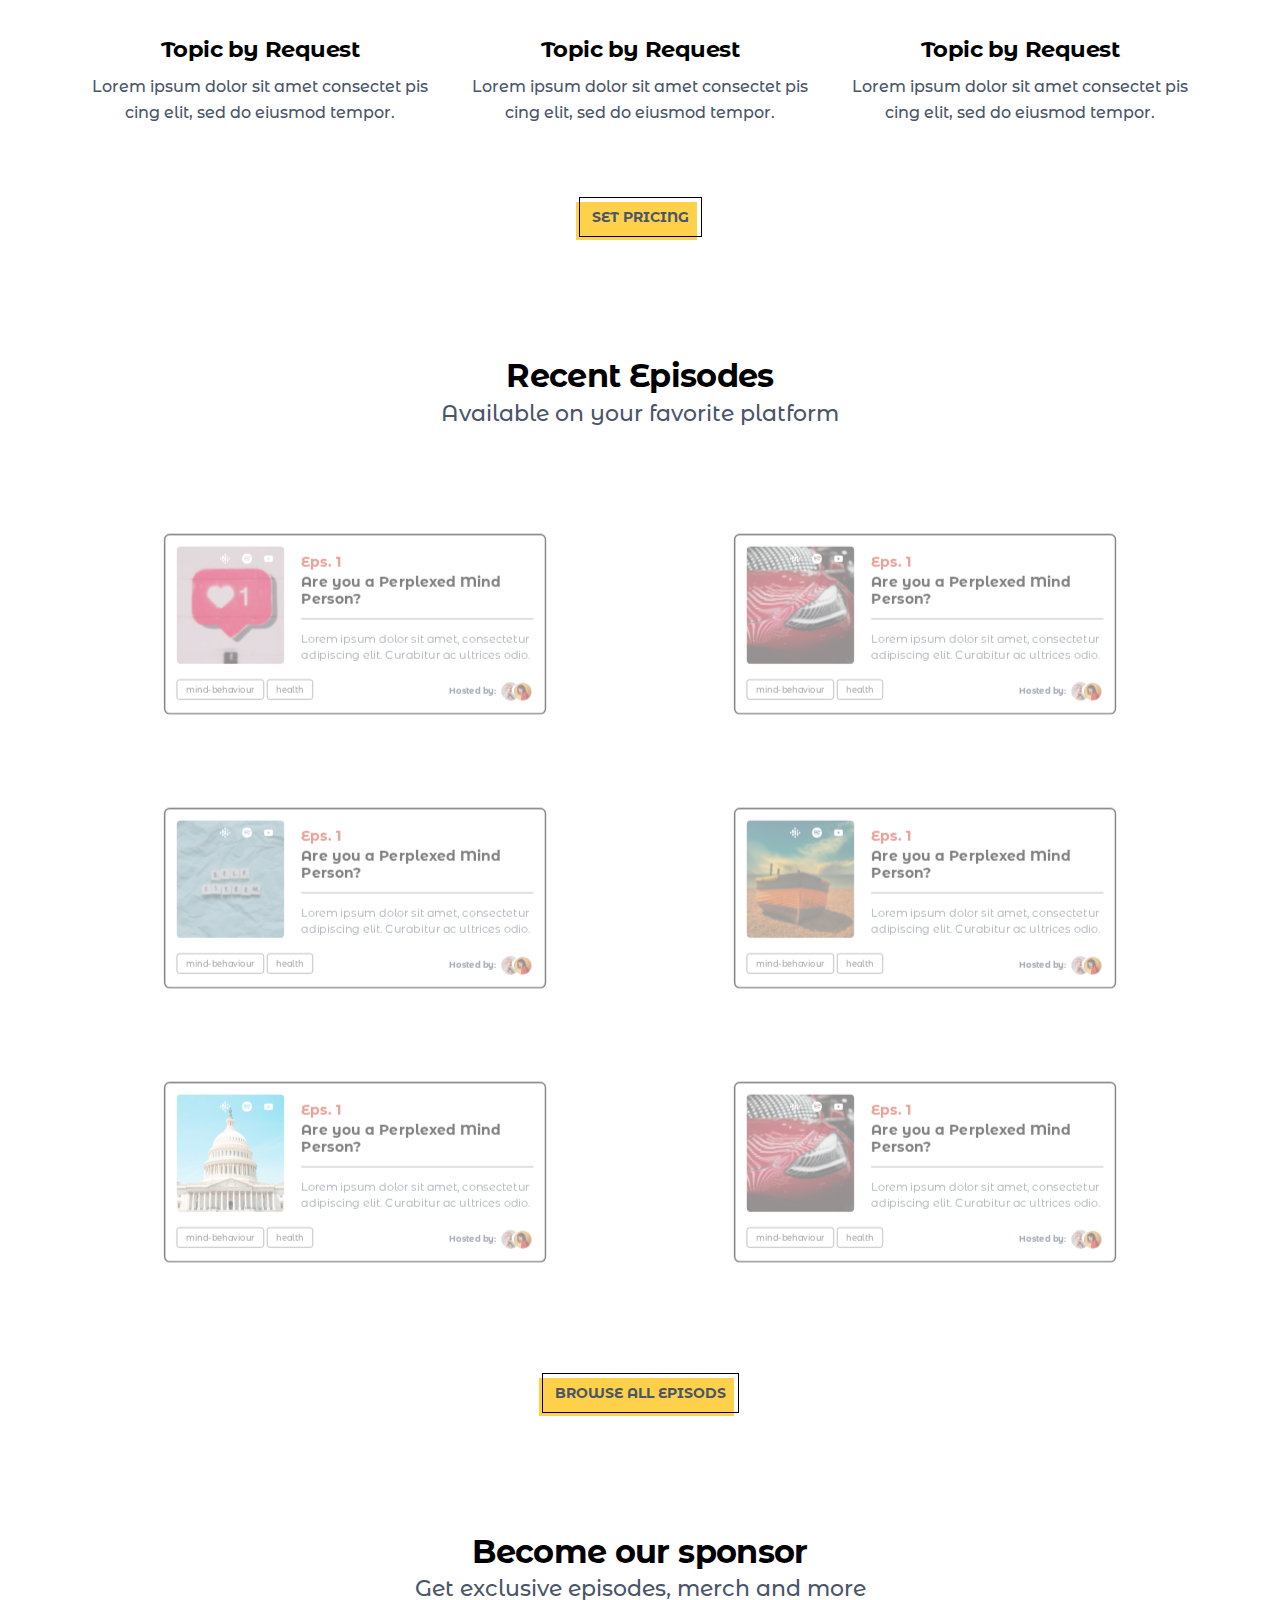
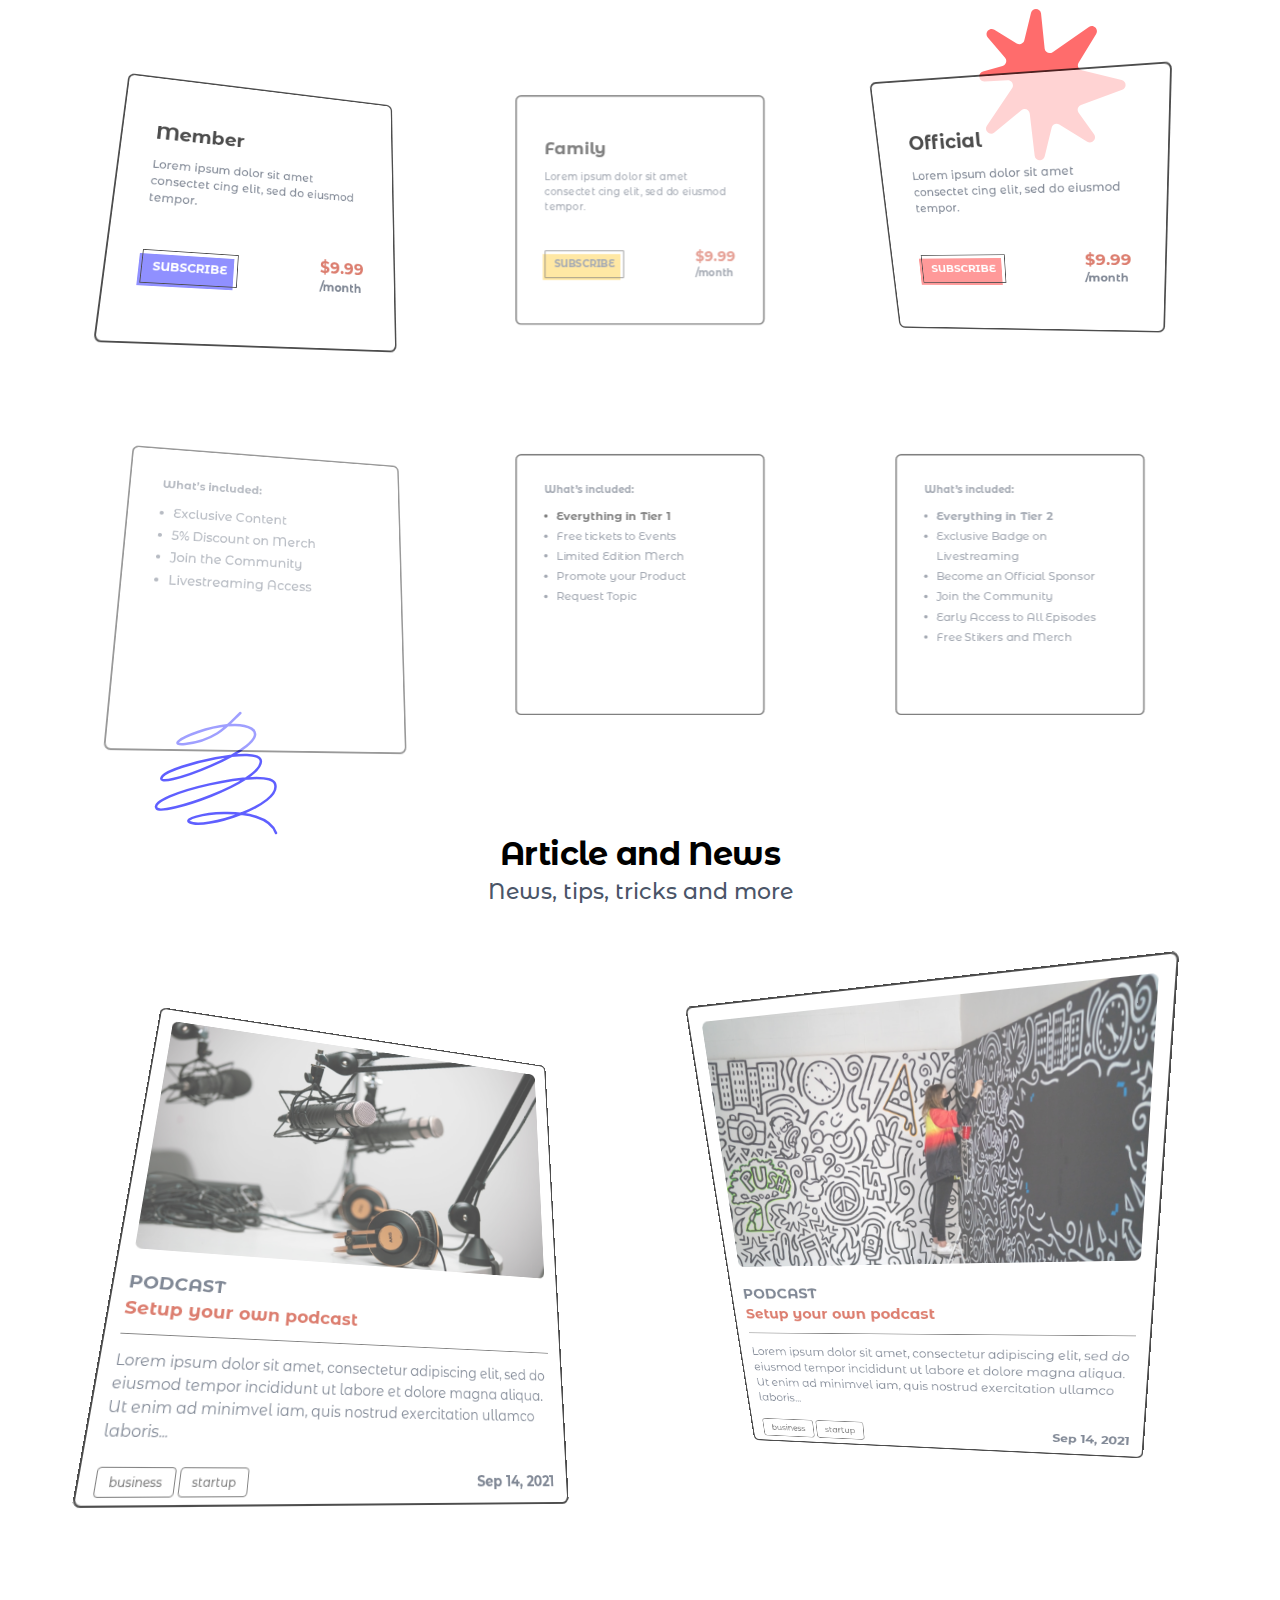
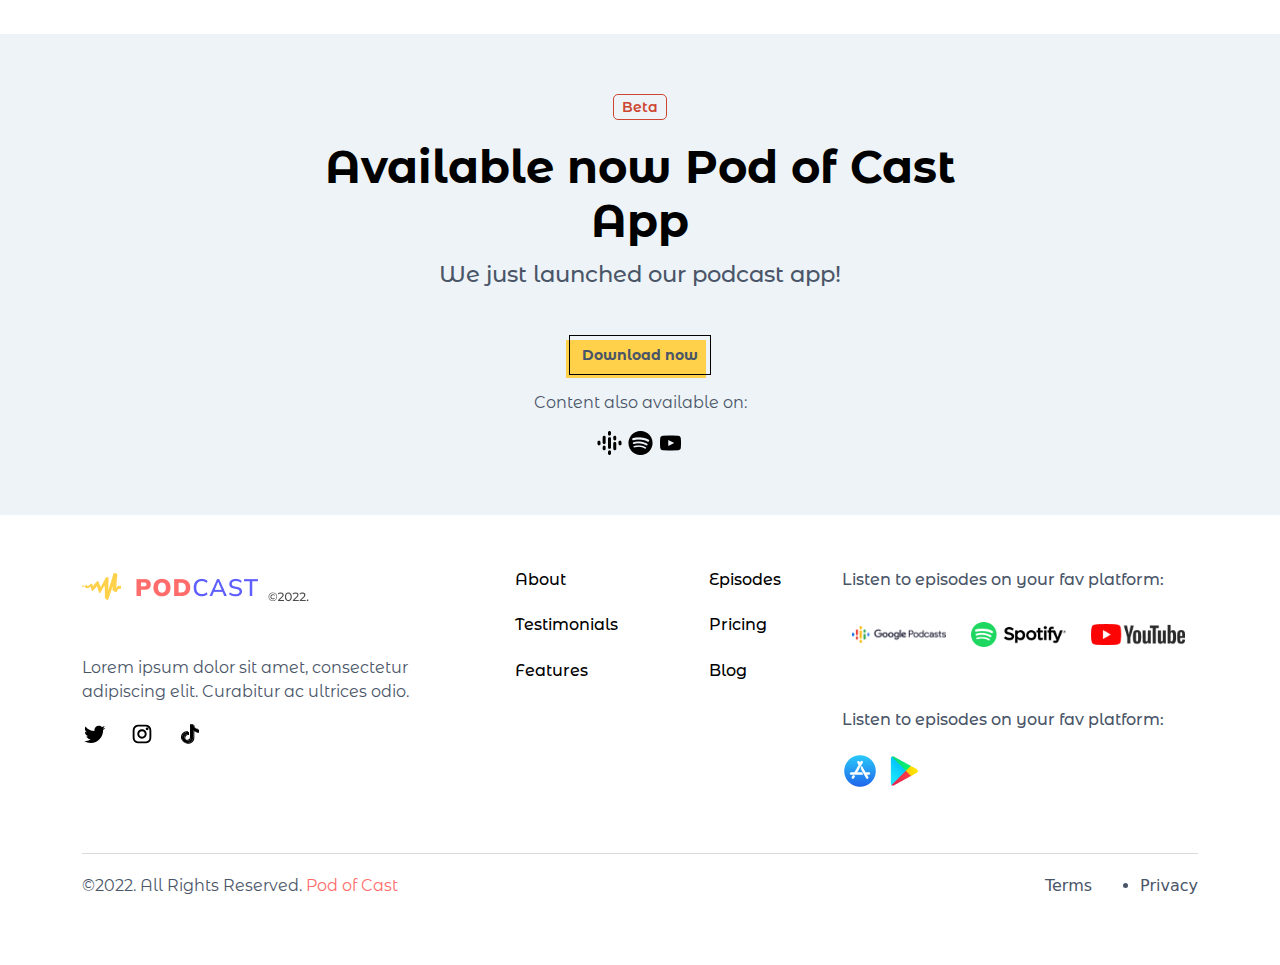
==== commit a2a42cec: "Podcast final" ====
--- a/index.html
+++ b/index.html
@@ -49,12 +49,16 @@
             <ul class="navbar-nav mx-auto mb-2 mb-lg-0 d-flex ">
 
               <li class="nav-item">
-                <a class="nav-link active" aria-current="page" href="pages/episod.html">Episodes</a>
+                <a class="nav-link active" aria-current="page" href="/">Home</a>
+              </li>
+
+              <li class="nav-item">
+                <a class="nav-link " aria-current="page" href="pages/episod.html">Episodes</a>
               </li>
               <li class="nav-item">
                 <a class="nav-link" href="pages/about.html">About</a>
               </li>
-              <li class="nav-item dropdown">
+              <!-- <li class="nav-item dropdown">
                 <a class="nav-link dropdown-toggle" href="#" id="navbarDropdown" role="button" data-bs-toggle="dropdown"
                   aria-expanded="false">
                   More
@@ -74,9 +78,19 @@
                   <li><a class="dropdown-item" href="pages/news.html">Article & News</a></li>
                   <li><a class="dropdown-item" href="pages/atwork.html">Doodle</a></li>
                 </ul>
+                
+              </li> -->
+
+              <li class="nav-item position-relative">
+                <a href="pages/news.html" class="nav-link ">News & Blog</a>
               </li>
+
               <li class="nav-item position-relative">
-                <a href="" class="nav-link ">Live <sup class="badge position-absolute">New</sup></a>
+                <a href="pages/atwork.html" class="nav-link ">Doodle</a>
+              </li>
+
+              <li class="nav-item position-relative">
+                <a href="pages/episod.html" class="nav-link ">Live <sup class="badge position-absolute">New</sup></a>
               </li>
             </ul>
 
--- a/assets/css/preloader.css
+++ b/assets/css/preloader.css
@@ -78,17 +78,31 @@
     }
   }
   
-  @media screen and (max-width: 768px){
-    .loading {
-        font-size: 20px;
-    }
+  @media screen and (max-width:1400px){
+    
+  .loading {
+    font-size: 40px;
   }
+  .loading span:first-child{
+    width: 50px !important;
+  }
+  }
+
 
 
 @media screen and (max-width: 992px){
     .loading {
         font-size: 30px;
     }
+
+}
+
+@media screen and (max-width: 768px){
+  .loading {
+      font-size: 30px !important ;
+  }
+
+
 }
 
 /* Code for preloader ended  */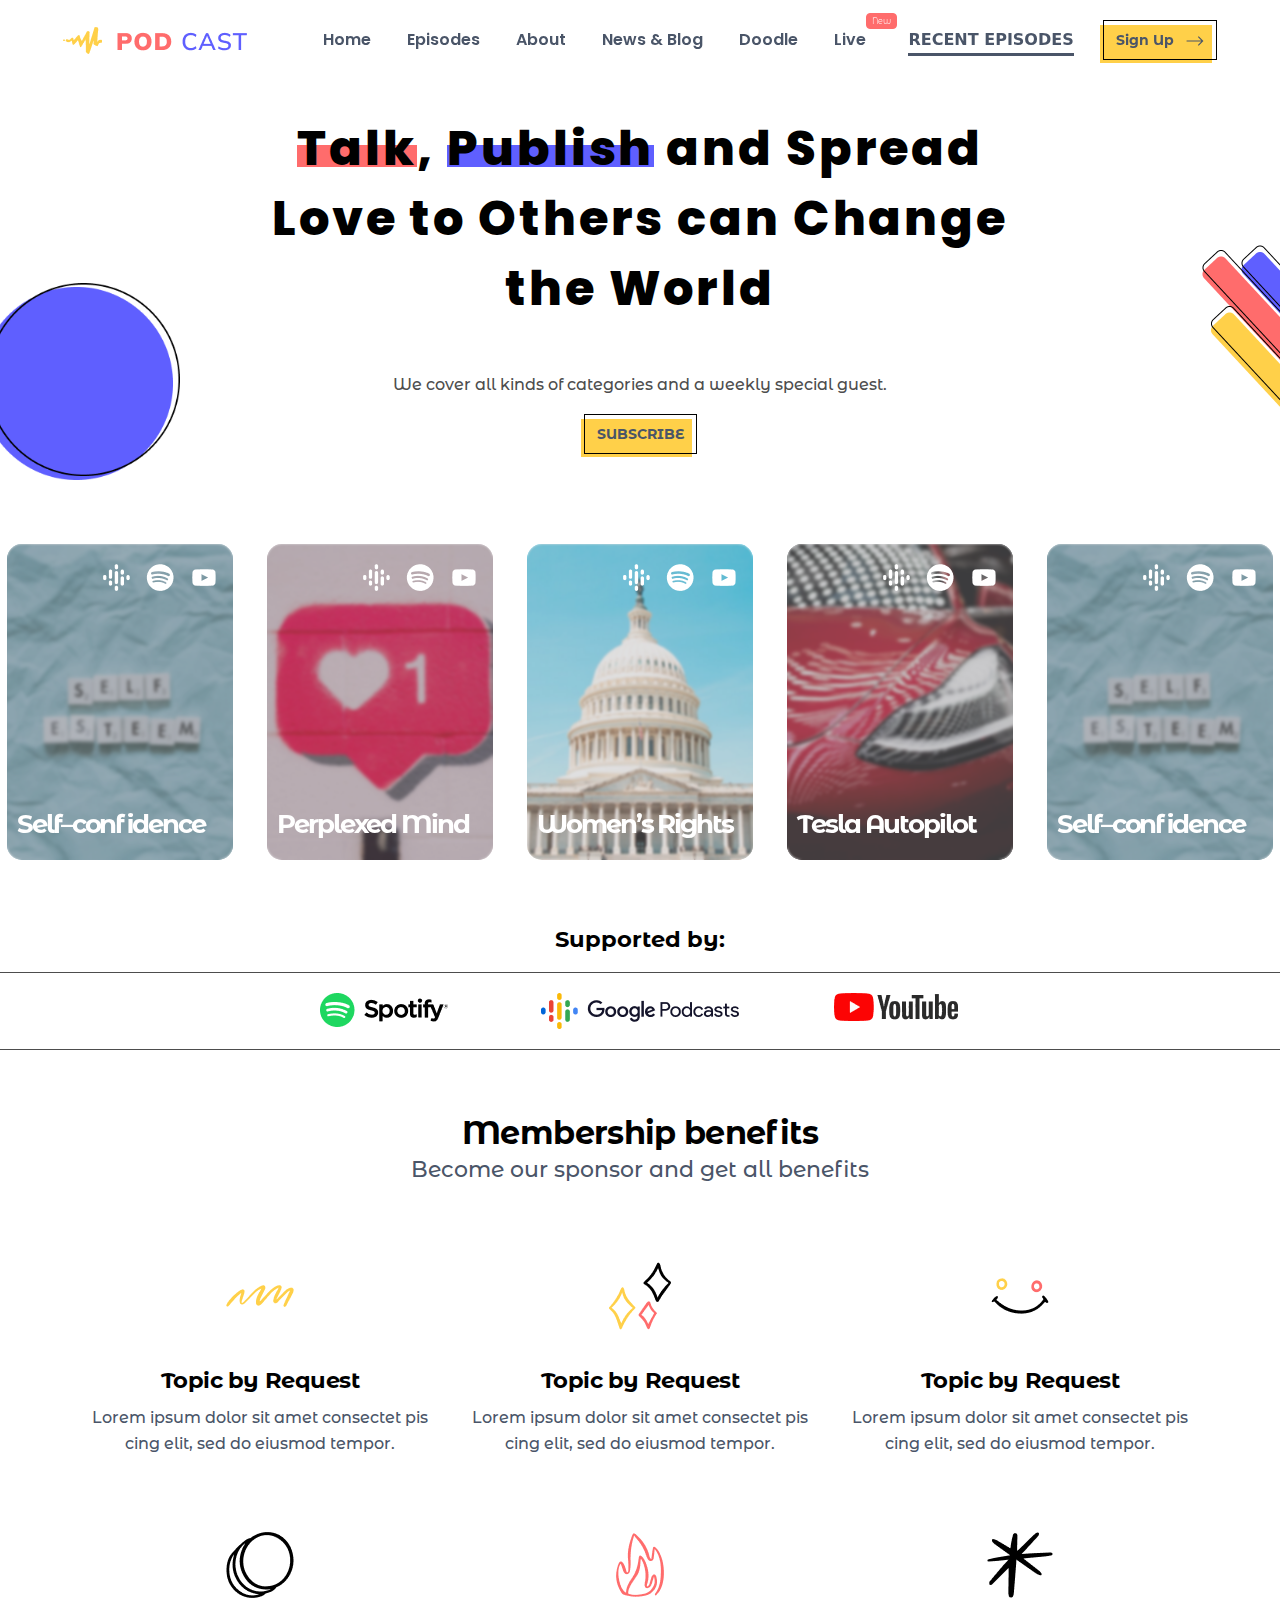
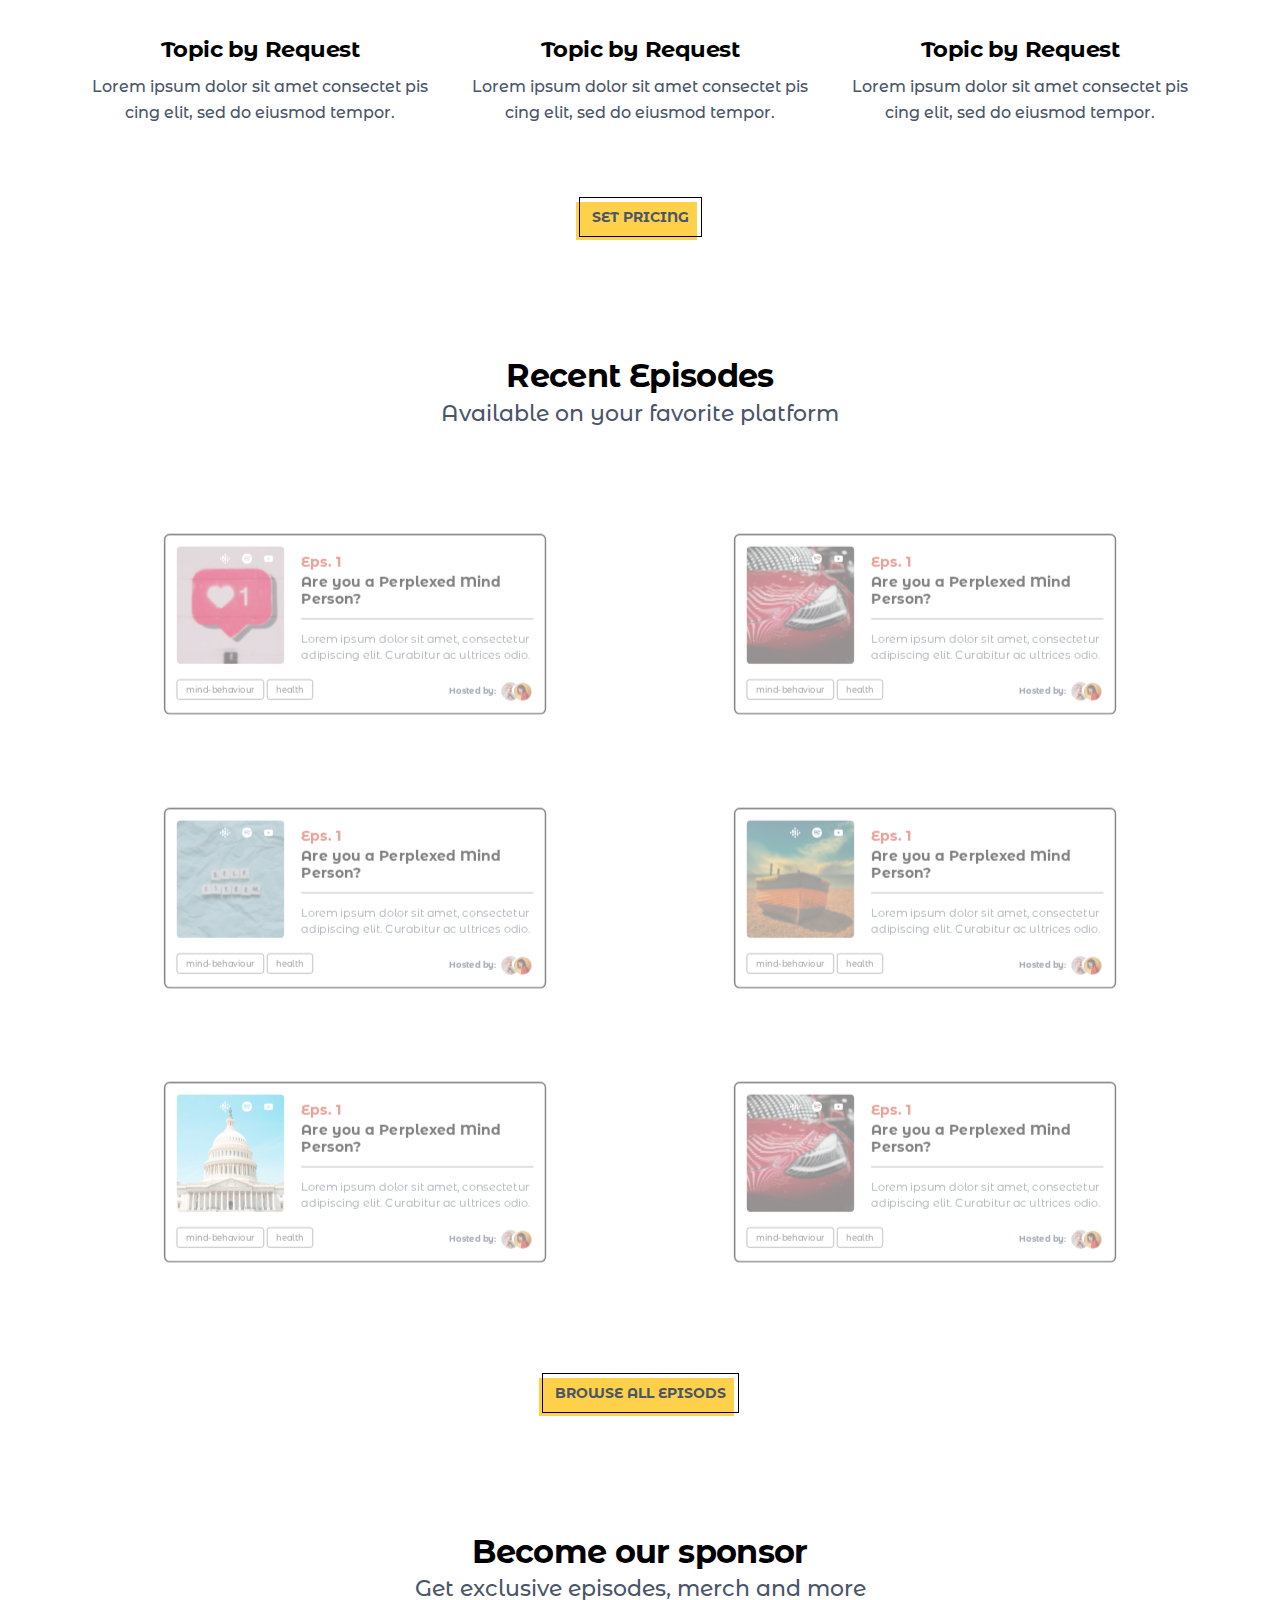
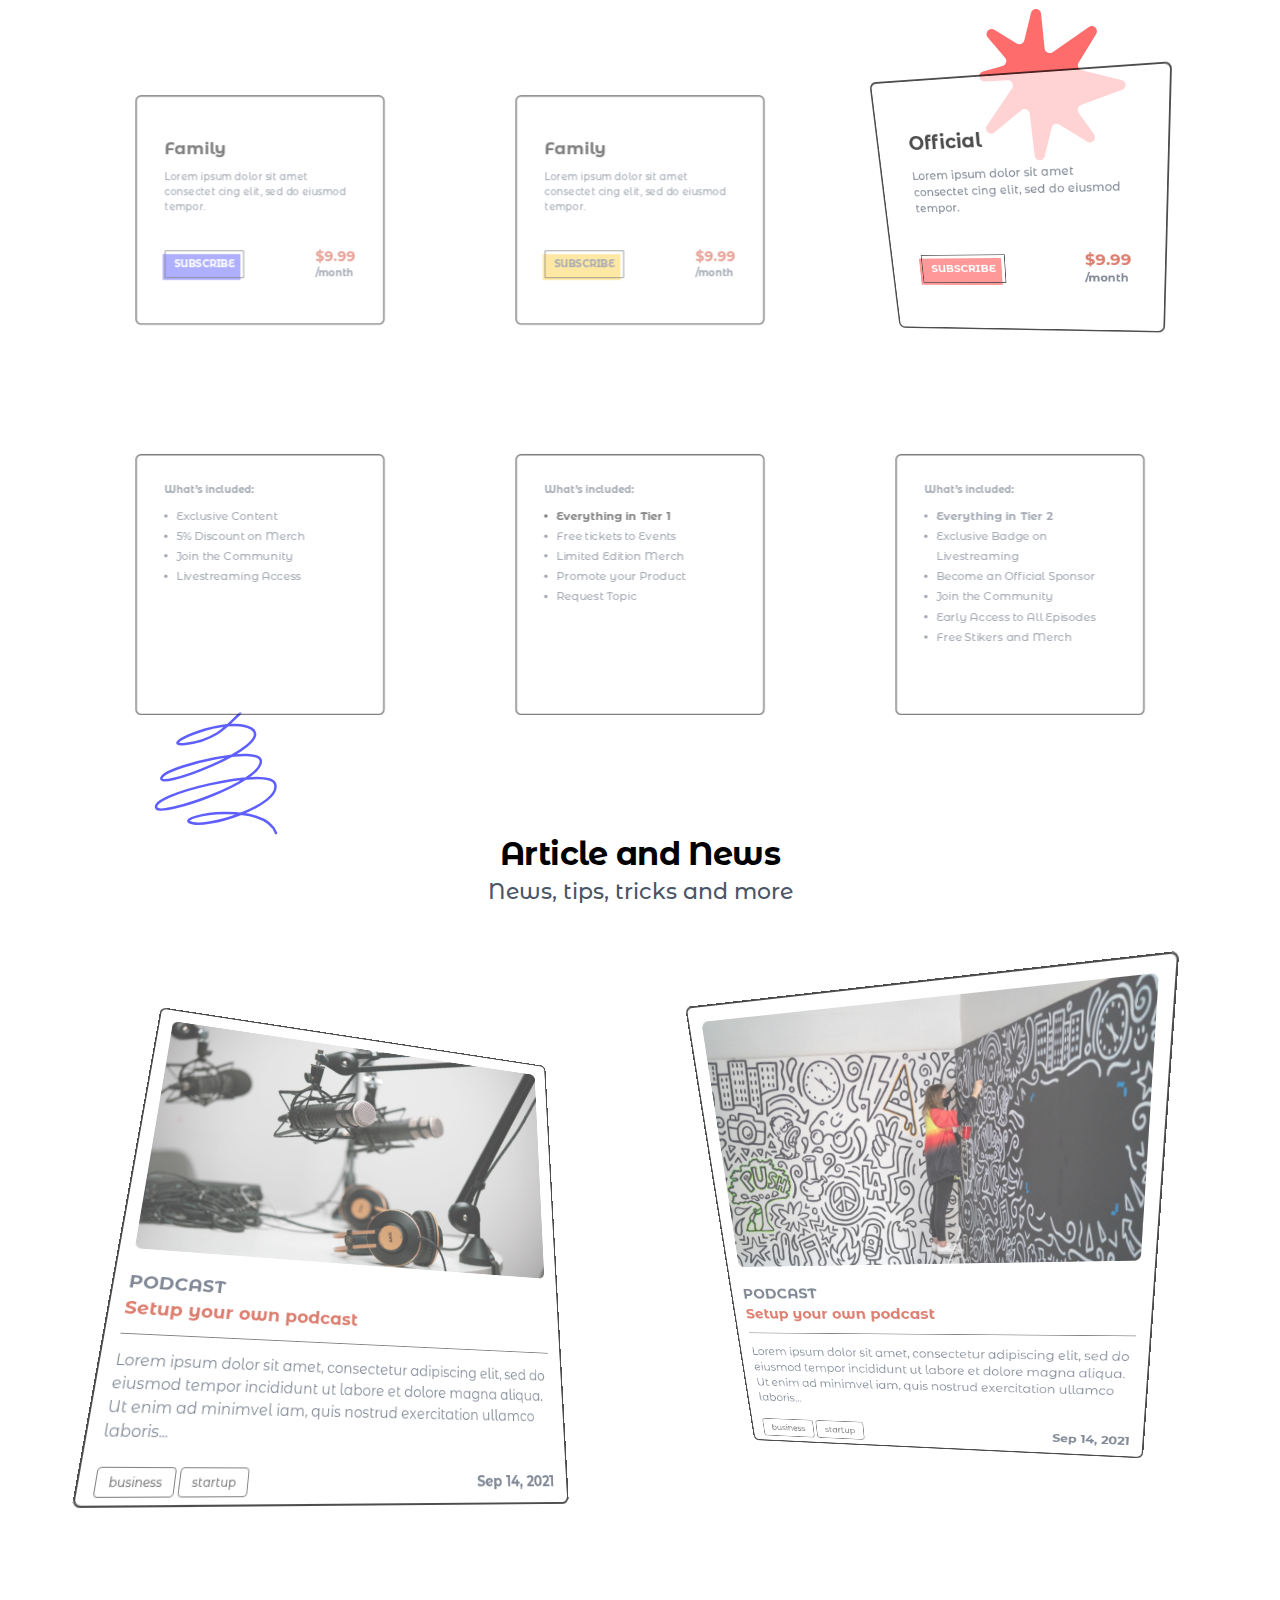
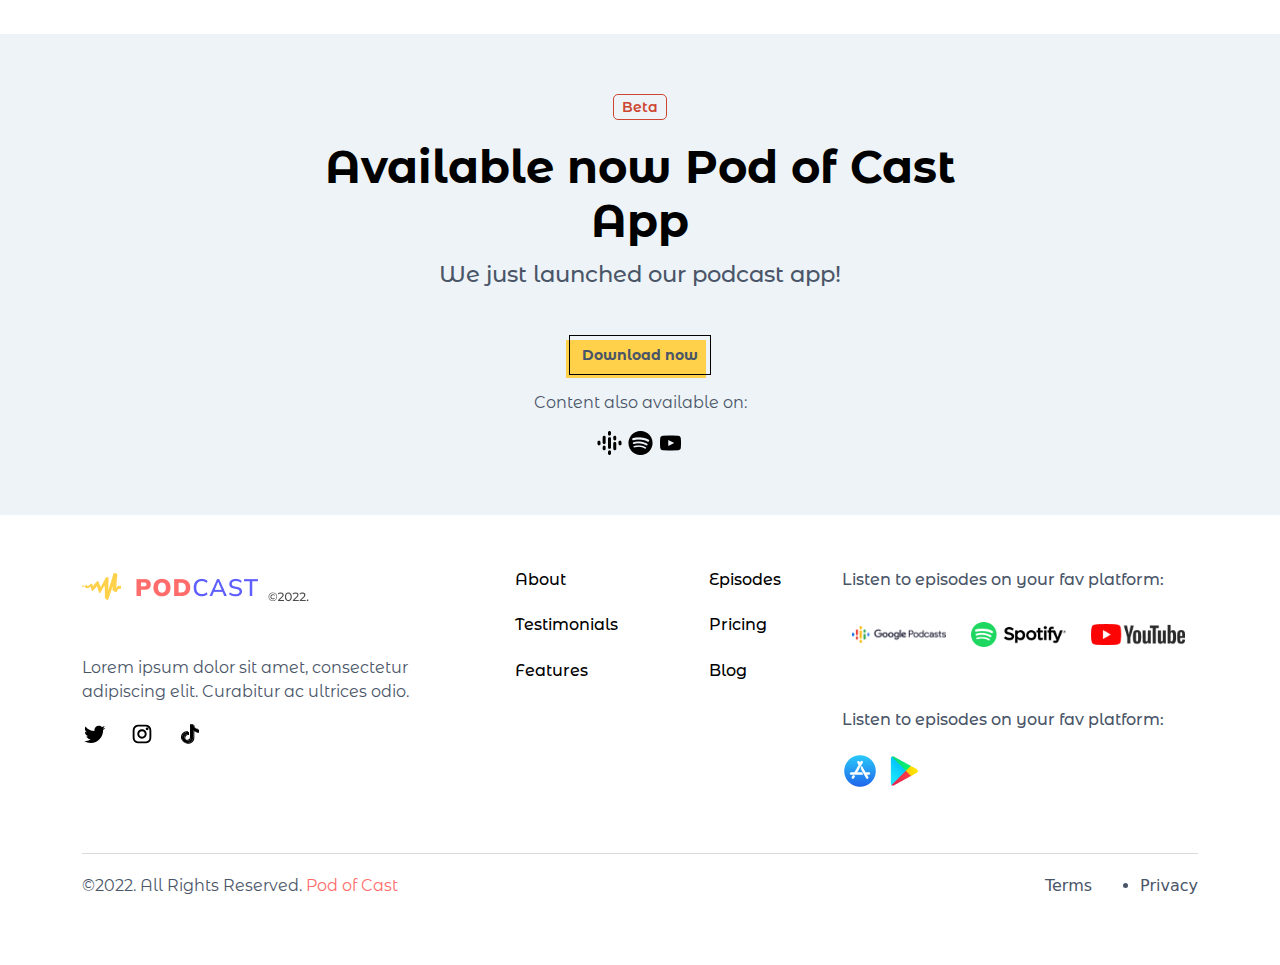
==== commit 2605c0e8: "--" ====
--- a/index.html
+++ b/index.html
@@ -45,7 +45,7 @@
             aria-label="Toggle navigation">
             <span class="navbar-toggler-icon"></span>
           </button>
-          <div class="collapse navbar-collapse" id="navbarSupportedContent">
+          <div class="collapse navbar-collapse" id="navbarSupportedContent" style="height: 100%;">
             <ul class="navbar-nav mx-auto mb-2 mb-lg-0 d-flex ">
 
               <li class="nav-item">
@@ -594,11 +594,11 @@
         <div class="container">
           <div class="row">
             <div class="col-12 col-md-6 col-lg-4">
-              <div class="group_card mb-3 mb-lg-0">
-                <div class="card  d-flex flex-column gap-5 " data-aos="left-skew" data-aos-duration="1000" >
+              <div class="group_card  mb-3 mb-lg-0">
+                <div class="card d-flex flex-column gap-5 " data-aos="wake-up" data-aos-duration="1400">
                   
                   <div class="part1 card_heading border-0">
-                    <h4 class="text-black fw-bold ">Member</h4>
+                    <h4 class="text-black fw-bold ">Family</h4>
                     <p class="mt-3">Lorem ipsum dolor sit amet consectet
                       cing elit, sed do eiusmod tempor.</p>
                     </div>
@@ -607,12 +607,12 @@
                       <a class="them_btn blue_btn text-white text-uppercase" href="">Subscribe</a>
                       <div>
                         <h5 class="text-brown fw-bold">$9.99</h5>
-                        <small class="text-dark text-lowercase fw-bold">/month</small>
-                      </div>
-                    </div>
-                </div>
-      
-                <div class="part2 card mt-4" data-aos="laying-left" data-aos-duration="1000">
+                        <small class="text-dark  fw-bold">/month</small>
+                      </div>
+                    </div>
+                </div>
+      
+                <div class="part2 card mt-4" data-aos="wake-up" data-aos-duration="1400">
                   <h6>What’s included:</h6>
                   <div class="features mt-3">
                     <ul>
